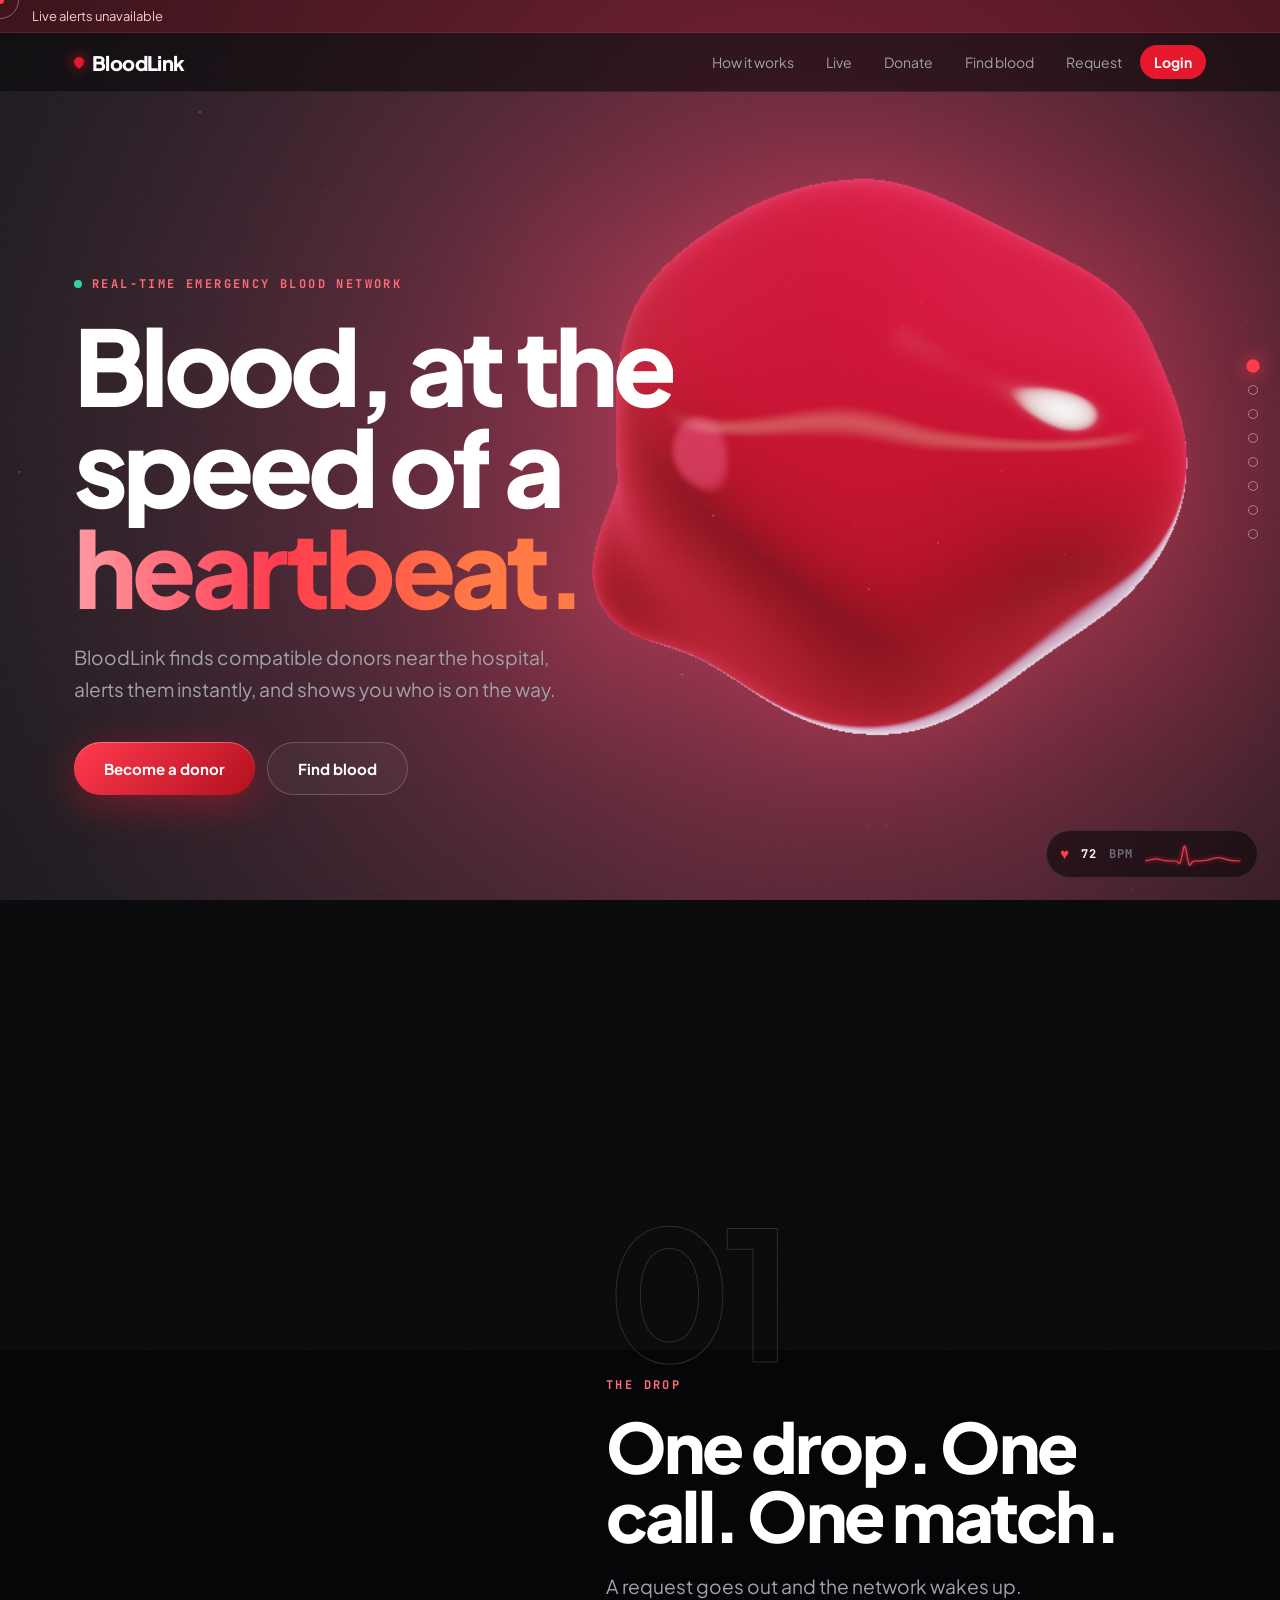
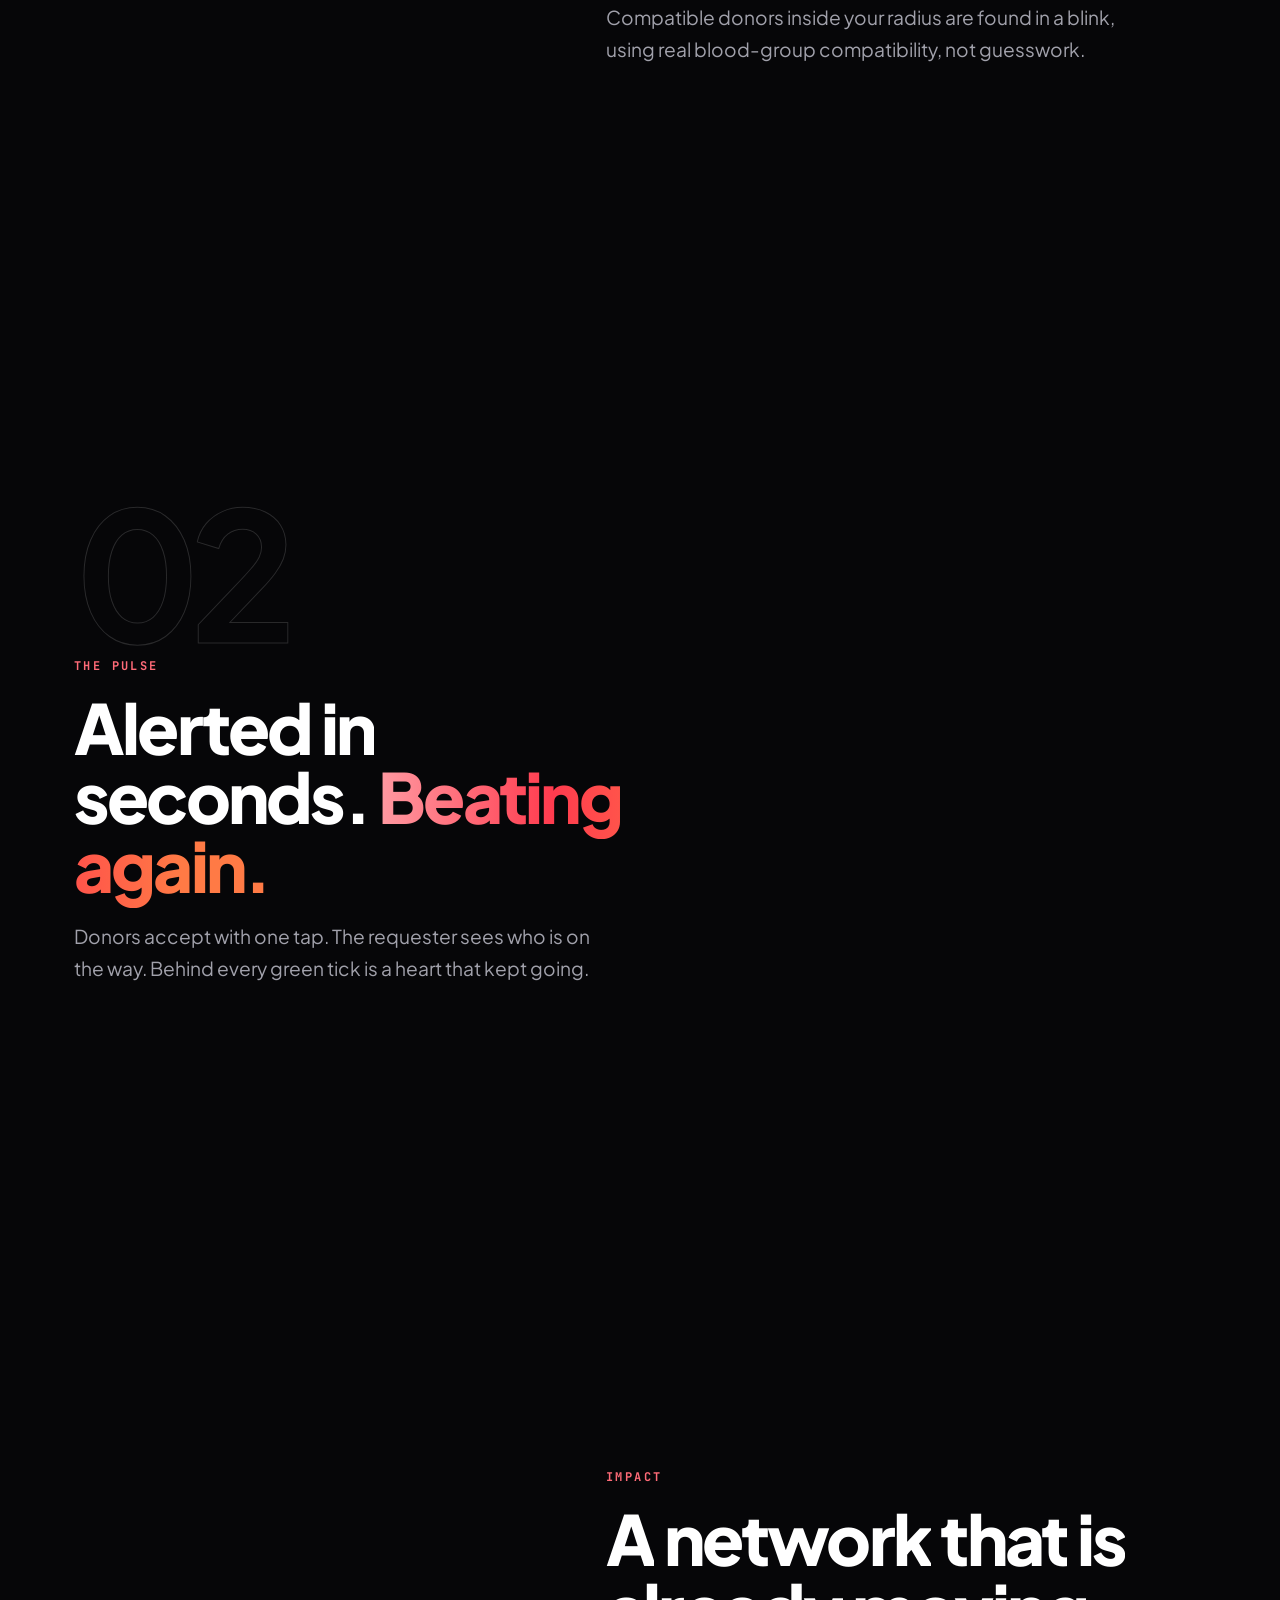
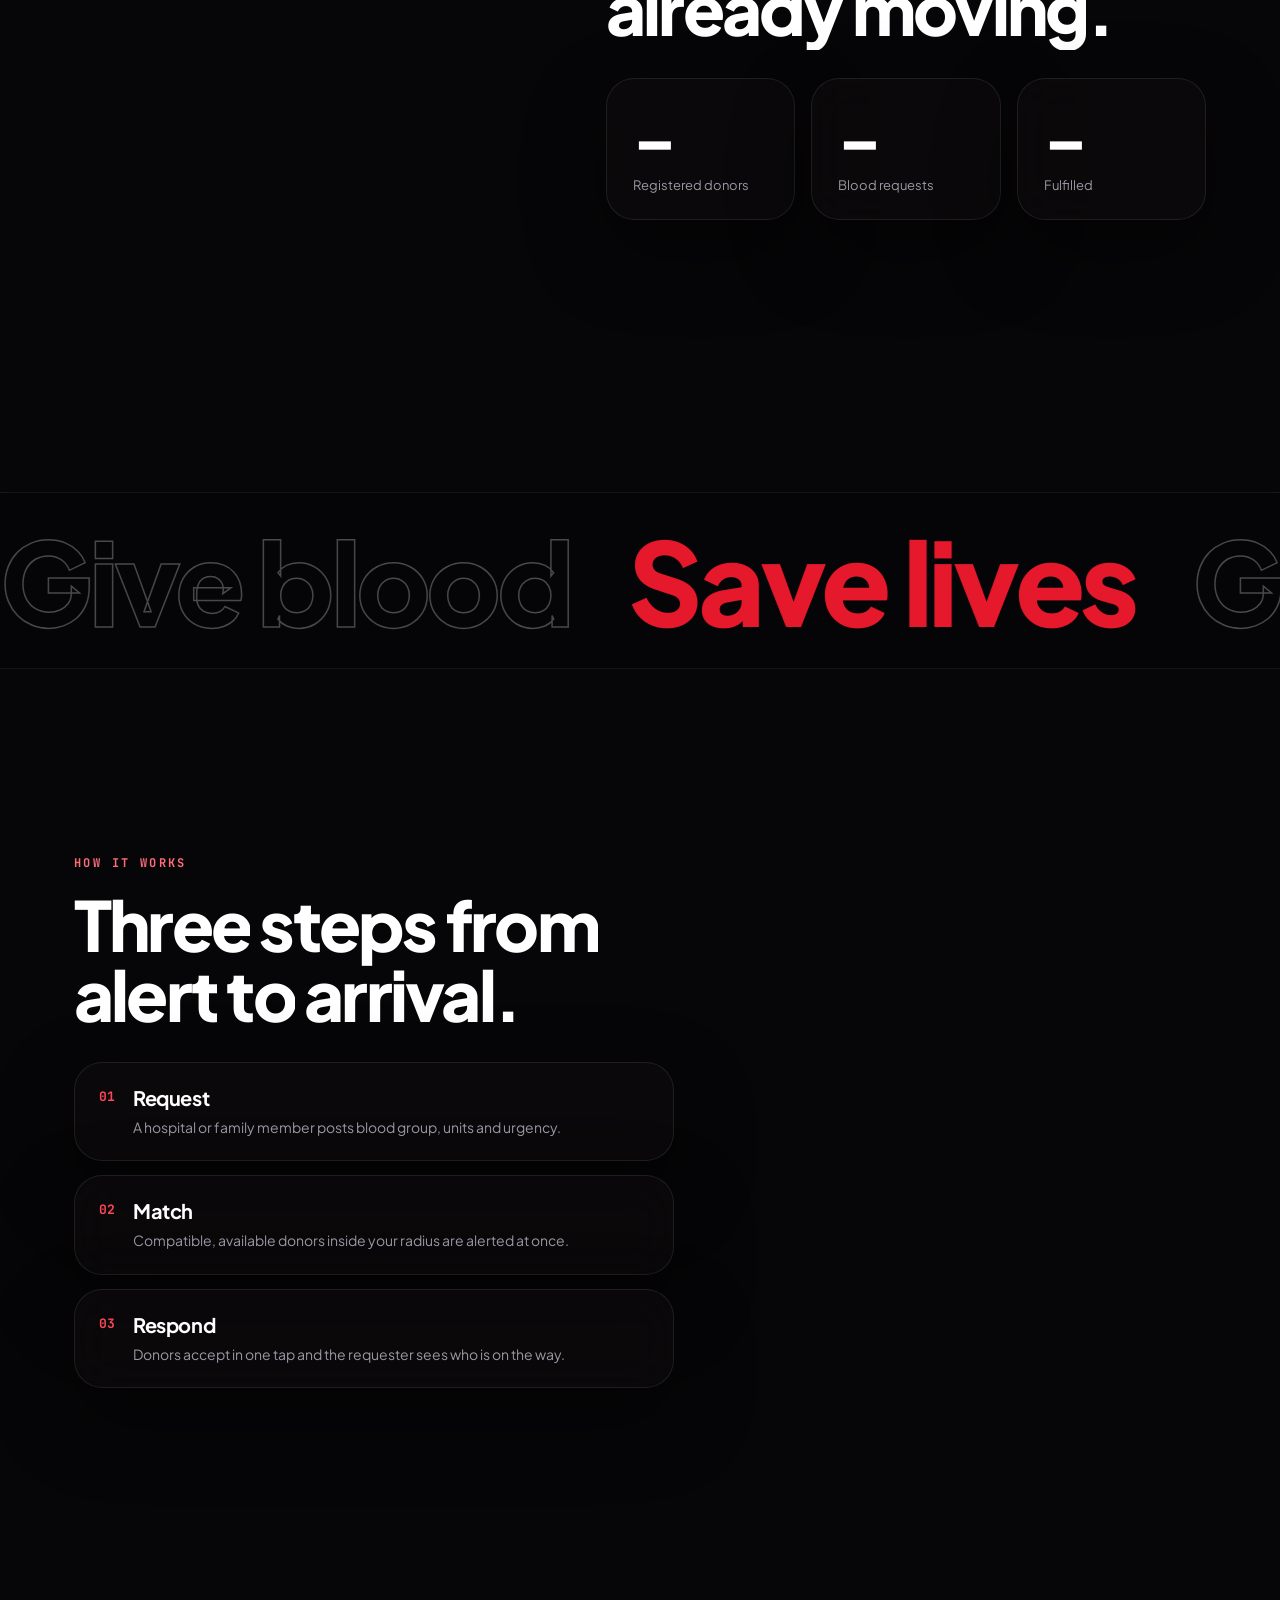
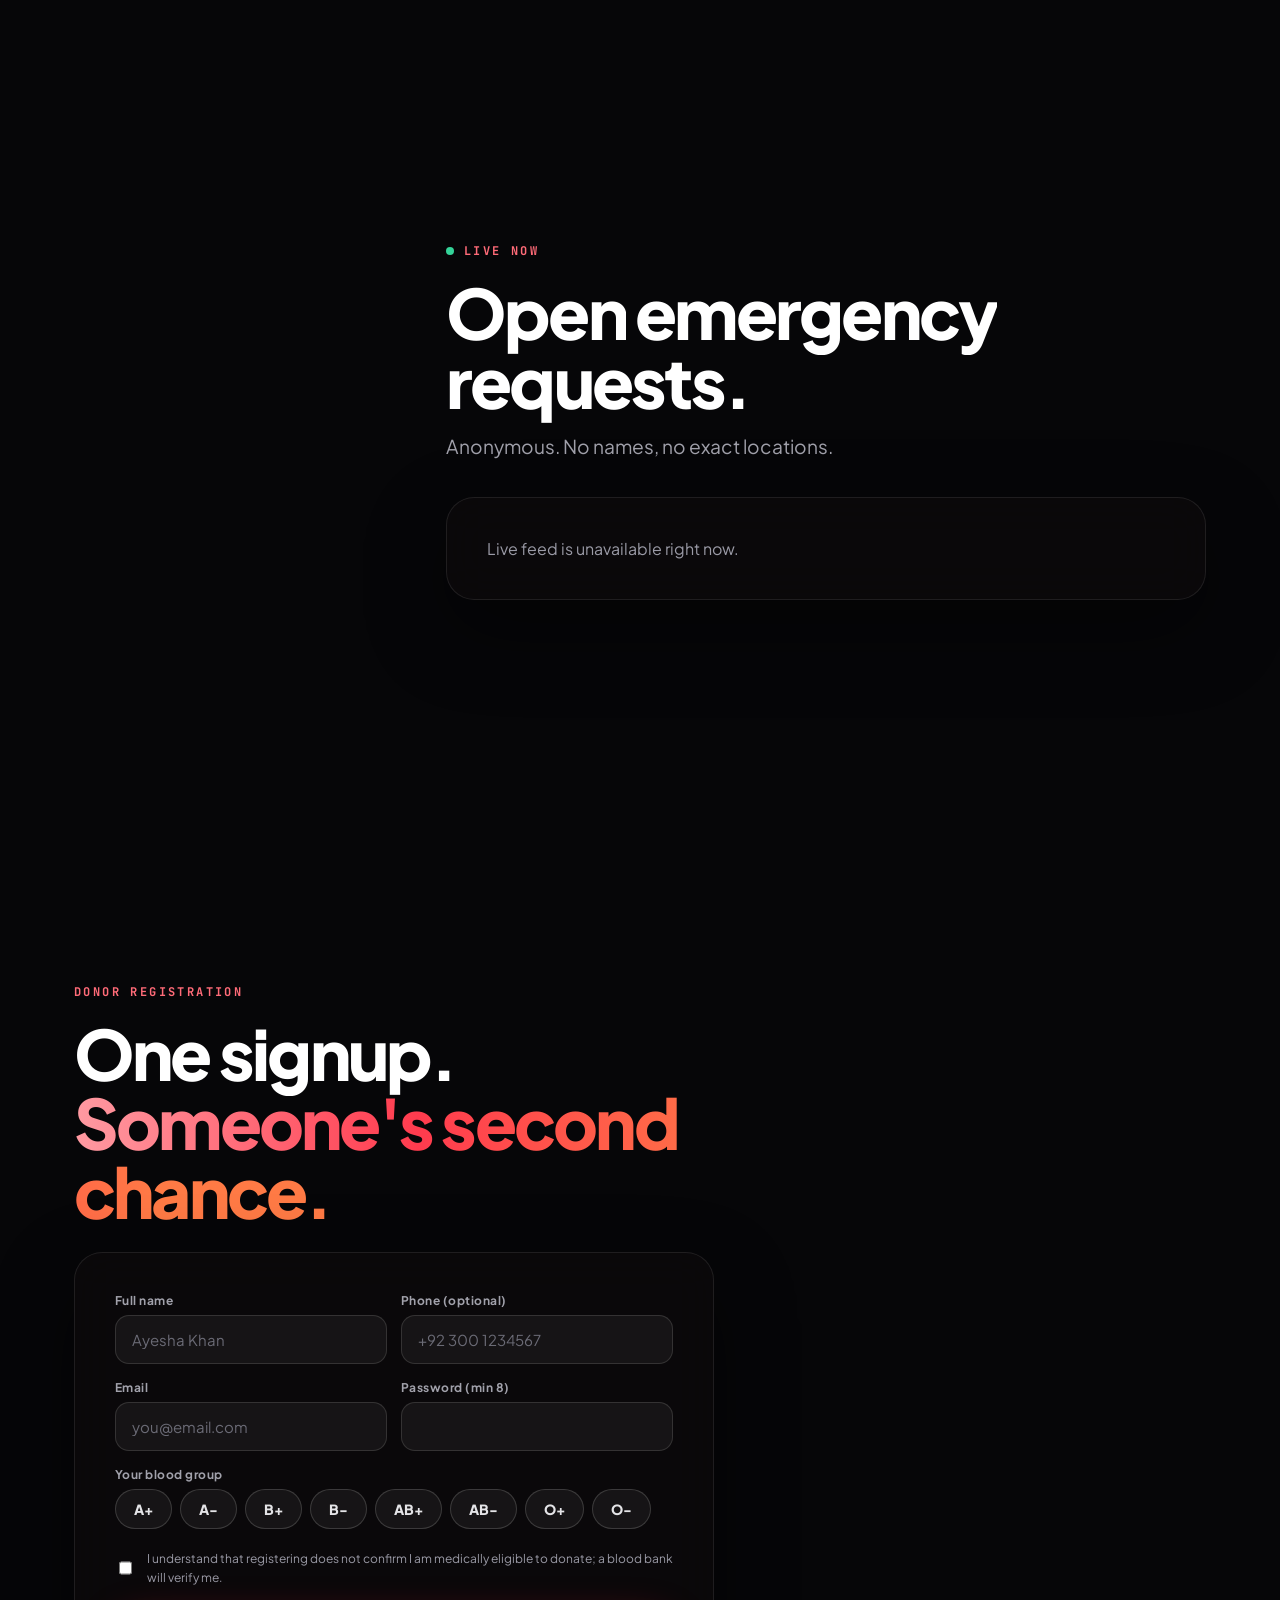
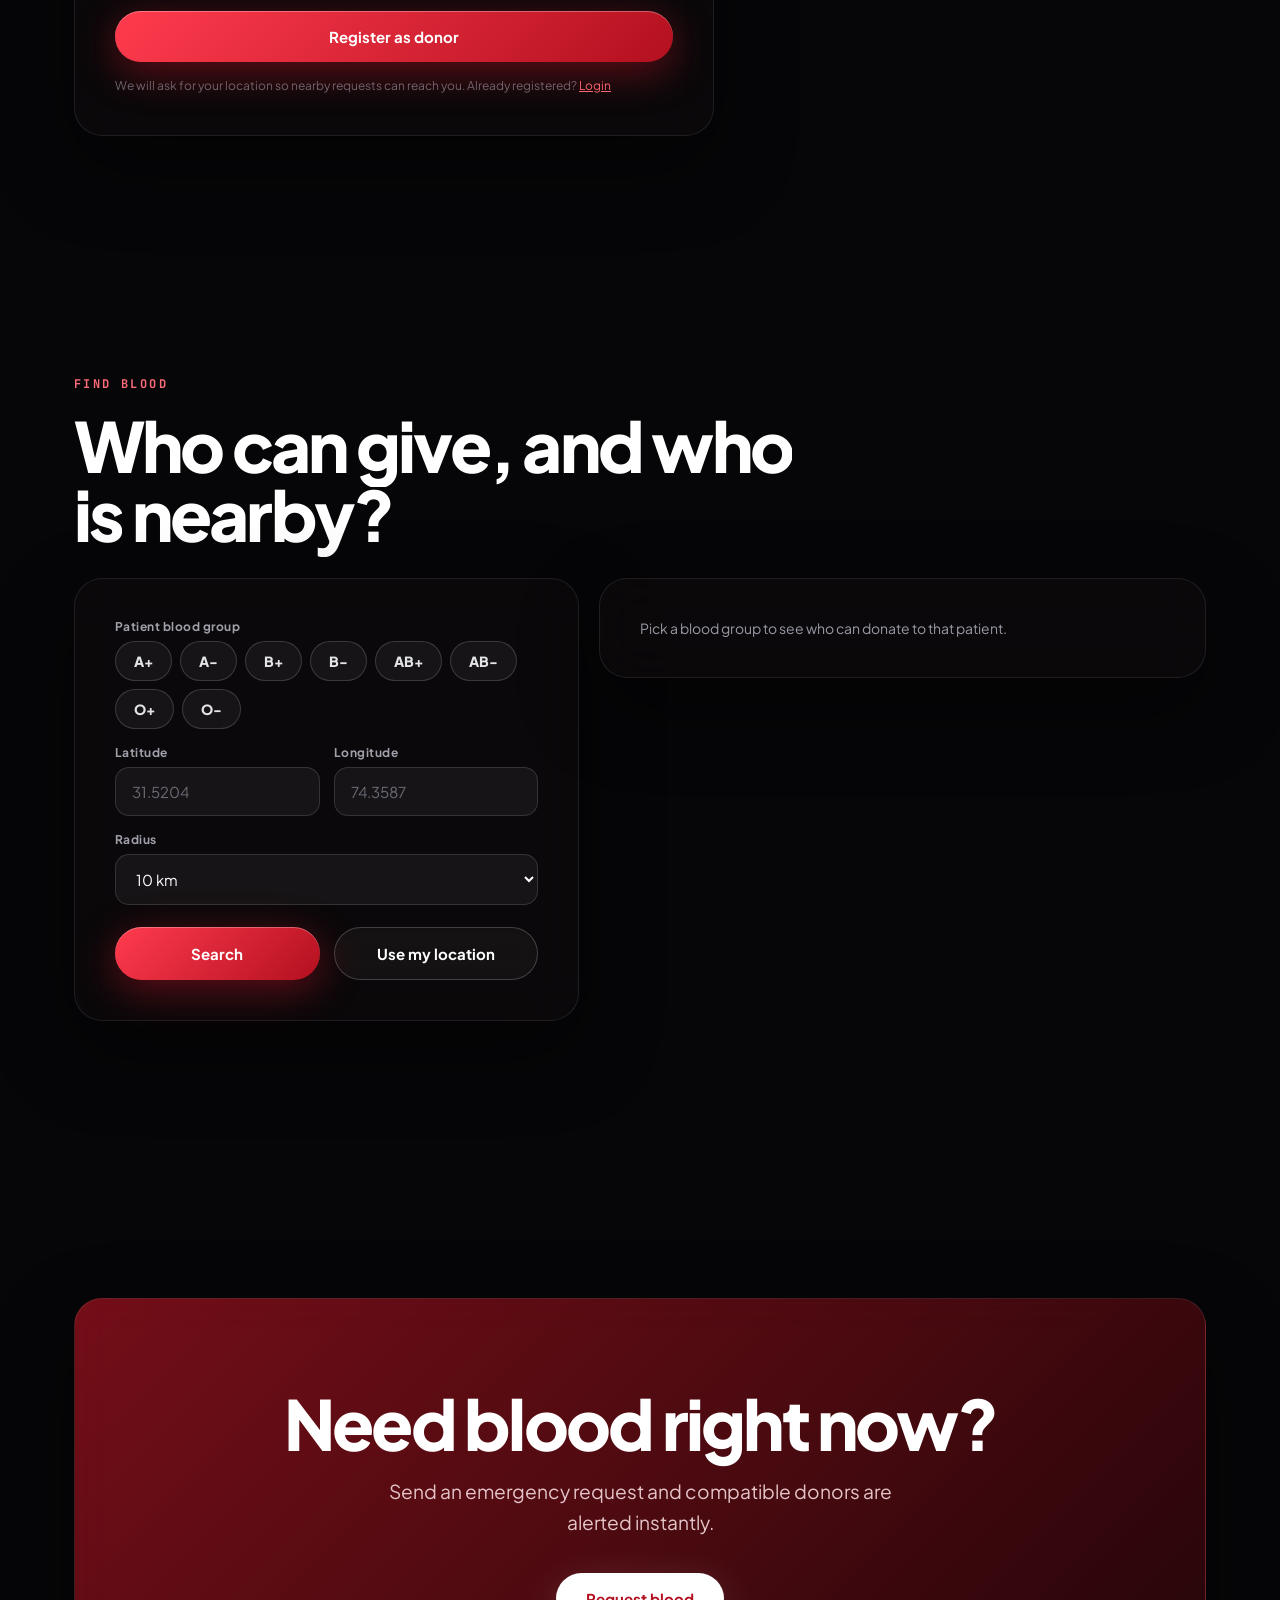
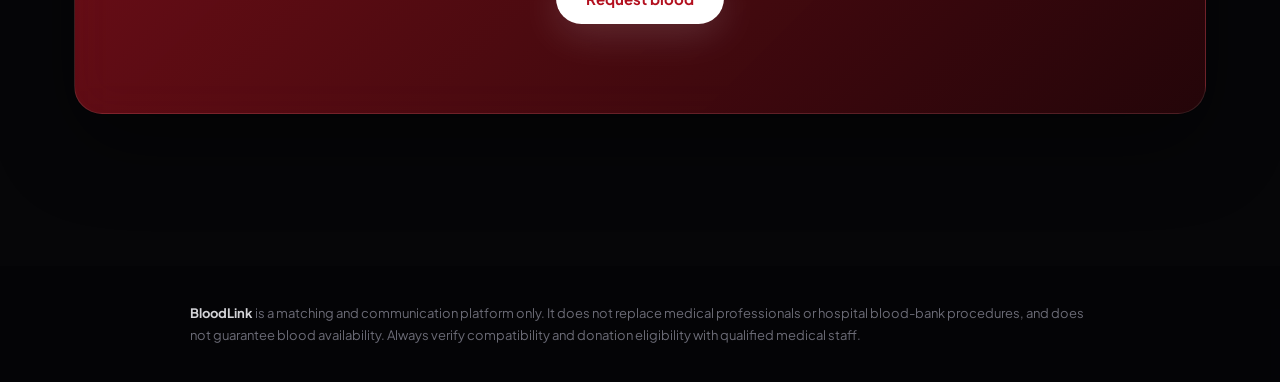
==== frontend/index.html @ 24116c83 "Initial commit" ====
<!doctype html>
<html lang="en">
<head>
<meta charset="utf-8">
<meta name="viewport" content="width=device-width,initial-scale=1,viewport-fit=cover">
<title>BloodLink: Blood where it is needed, when it is needed</title>
<meta name="description" content="Real-time emergency blood donor matching. Register as a donor or find compatible blood nearby.">
<meta name="theme-color" content="#060608">
<link rel="preconnect" href="https://fonts.googleapis.com"><link rel="preconnect" href="https://fonts.gstatic.com" crossorigin>
<link href="https://fonts.googleapis.com/css2?family=Plus+Jakarta+Sans:wght@400;500;600;700;800&family=JetBrains+Mono:wght@500;700&display=swap" rel="stylesheet">
<script src="js/app.js"></script>
<style>
:root{--bg:#060608;--red:#e5192b;--red2:#ff4757;--ink:#f4f4f5;--mute:#9a9aa6;--line:rgba(255,255,255,.1);--ease:cubic-bezier(.16,1,.3,1)}
*{box-sizing:border-box}
html{scroll-behavior:smooth;-webkit-text-size-adjust:100%}
body{margin:0;background:var(--bg);color:#d4d4d8;font-family:"Plus Jakarta Sans",system-ui,sans-serif;-webkit-font-smoothing:antialiased;overflow-x:hidden;transition:opacity .26s,filter .26s}
body.leaving{opacity:0;filter:blur(8px)}
a{color:inherit;text-decoration:none}
h1,h2,h3,p{margin:0}
#gl{position:fixed;inset:0;width:100%;height:100%;z-index:0;display:block;background:#060608}
body.nogl #gl{display:none}
body.nogl{background:radial-gradient(60% 50% at 70% 40%,#5a0a14 0,#060608 70%)}
#sp{position:fixed;top:0;left:0;height:3px;width:0;background:linear-gradient(90deg,#b91c1c,#ff7a45);z-index:120}
.grain{position:fixed;inset:-50%;z-index:2;pointer-events:none;opacity:.07;background-image:url("data:image/svg+xml,%3Csvg xmlns='http://www.w3.org/2000/svg' width='160' height='160'%3E%3Cfilter id='n'%3E%3CfeTurbulence type='fractalNoise' baseFrequency='.9' numOctaves='2'/%3E%3C/filter%3E%3Crect width='100%25' height='100%25' filter='url(%23n)'/%3E%3C/svg%3E");animation:gr 1s steps(6) infinite}
@keyframes gr{0%{transform:translate(0,0)}20%{transform:translate(-3%,2%)}40%{transform:translate(2%,-3%)}60%{transform:translate(-2%,-1%)}80%{transform:translate(3%,3%)}100%{transform:translate(0,0)}}
main,header.top,footer,.ticker{position:relative;z-index:3}
.wrap{max-width:1180px;margin:0 auto;padding:0 24px;width:100%}
.mono{font-family:"JetBrains Mono",ui-monospace,monospace}

/* preloader */
#pre{position:fixed;inset:0;z-index:200;background:#060608;display:grid;place-items:center;transition:clip-path 1.1s var(--ease),opacity .4s 1s;clip-path:inset(0 0 0 0);animation:preOut 0s 5s forwards}
#pre.done{clip-path:inset(0 0 100% 0);opacity:0;pointer-events:none}
@keyframes preOut{to{visibility:hidden;pointer-events:none}}
.pre-in{text-align:center}
.pre-drop{width:64px;height:86px;margin:0 auto 22px;display:block}
.pre-num{font:700 13px "JetBrains Mono",monospace;letter-spacing:.3em;color:#a1a1aa}
.pre-bar{width:180px;height:2px;background:rgba(255,255,255,.1);margin:14px auto 0;overflow:hidden;border-radius:2px}
.pre-bar i{display:block;height:100%;width:0;background:linear-gradient(90deg,#e5192b,#ff7a45)}

/* ticker + nav */
.ticker{background:rgba(120,10,20,.35);border-bottom:1px solid rgba(255,70,80,.18);overflow:hidden;font-size:13px;backdrop-filter:blur(10px)}
.mq{display:flex;width:max-content;white-space:nowrap;padding:8px 0;animation:mq 55s linear infinite}@keyframes mq{to{transform:translateX(-50%)}}
.mq span{padding:0 32px;color:#fecaca}.mq b{color:#fff}
header.top{position:sticky;top:0;z-index:60;backdrop-filter:blur(18px);-webkit-backdrop-filter:blur(18px);background:rgba(6,6,8,.55);border-bottom:1px solid rgba(255,255,255,.06)}
.nav{display:flex;align-items:center;justify-content:space-between;gap:12px;padding:12px 24px;max-width:1180px;margin:0 auto}
.logo{font-weight:800;font-size:20px;letter-spacing:-.03em;color:#fff;display:flex;align-items:center;gap:8px}
.logo i{width:10px;height:10px;border-radius:50% 50% 50% 0;transform:rotate(-45deg);background:var(--red);box-shadow:0 0 14px var(--red)}
#navr{display:flex;align-items:center;gap:4px;font-size:14px}
#navr a{padding:8px 14px;border-radius:99px;color:#a1a1aa;transition:color .2s,background .2s}
#navr a:hover{color:#fff;background:rgba(255,255,255,.06)}
#navr a.cta{background:var(--red);color:#fff;font-weight:700}
#menuBtn{display:none}
@media(max-width:860px){
 #menuBtn{display:inline-block;border:1px solid var(--line);background:transparent;color:#fff;border-radius:99px;padding:8px 16px;font:600 14px inherit;cursor:pointer}
 #navr{display:none;position:absolute;top:100%;left:0;right:0;flex-direction:column;align-items:stretch;background:rgba(6,6,8,.96);padding:12px 24px 20px}
 #navr.open{display:flex}
}

/* buttons */
.btn{display:inline-flex;align-items:center;justify-content:center;gap:10px;padding:16px 30px;border-radius:99px;border:0;font:700 15px "Plus Jakarta Sans",sans-serif;cursor:pointer;color:#fff;background:linear-gradient(135deg,#ff3b4e,#b3101f);box-shadow:0 10px 40px rgba(229,25,43,.4),inset 0 1px 0 rgba(255,255,255,.3);transition:transform .35s var(--ease),box-shadow .35s;position:relative;overflow:hidden}
.btn::after{content:"";position:absolute;inset:0;background:linear-gradient(110deg,transparent 30%,rgba(255,255,255,.35) 50%,transparent 70%);transform:translateX(-120%);transition:transform .7s}
.btn:hover{box-shadow:0 16px 50px rgba(229,25,43,.6),inset 0 1px 0 rgba(255,255,255,.3)}.btn:hover::after{transform:translateX(120%)}
.btn:disabled{opacity:.6;cursor:wait}
.btn.ghost{background:rgba(255,255,255,.04);border:1px solid rgba(255,255,255,.2);box-shadow:none;backdrop-filter:blur(10px)}
.btn.ghost:hover{background:rgba(255,255,255,.1);box-shadow:none}
.btn.white{background:#fff;color:#b3101f;box-shadow:0 10px 40px rgba(255,255,255,.15)}

/* type */
.eyebrow{display:inline-flex;align-items:center;gap:10px;font:700 12px "JetBrains Mono",monospace;letter-spacing:.2em;text-transform:uppercase;color:#ff6b78}
.eyebrow i{width:8px;height:8px;border-radius:50%;background:#34d399;animation:pd 1.8s infinite}
@keyframes pd{0%{box-shadow:0 0 0 0 rgba(52,211,153,.7)}100%{box-shadow:0 0 0 12px rgba(52,211,153,0)}}
.h-xl{font-size:clamp(46px,8.2vw,118px);line-height:.96;letter-spacing:-.045em;font-weight:800;color:#fff}
.h-lg{font-size:clamp(34px,5.4vw,76px);line-height:1;letter-spacing:-.04em;font-weight:800;color:#fff}
.lead{font-size:clamp(16px,1.5vw,20px);line-height:1.65;color:#a1a1ab;max-width:520px}
.red{background:linear-gradient(90deg,#ff9aa2,#ff3b4e 40%,#ff7a45 80%);-webkit-background-clip:text;background-clip:text;color:transparent}
.sp-word{display:inline-block;overflow:hidden;vertical-align:top;padding-bottom:.12em;margin-bottom:-.12em}
.sp-word>span{display:inline-block;transform:translateY(112%) rotate(4deg);transition:transform 1.1s var(--ease);transition-delay:calc(var(--i)*55ms)}
.in .sp-word>span,.go .hero .sp-word>span{transform:none}
.rv{opacity:0;transform:translateY(46px);transition:opacity 1s var(--ease),transform 1s var(--ease);transition-delay:var(--d,0ms)}
.rv.in{opacity:1;transform:none}
.nojs .rv{opacity:1;transform:none}

/* sections */
section{position:relative}
.sec{min-height:100vh;min-height:100svh;display:flex;align-items:center;padding:110px 0}
.hero{padding-bottom:70px}
.col{max-width:600px}
.col.r{margin-left:auto}
.glass{background:rgba(14,10,12,.6);border:1px solid rgba(255,255,255,.09);border-radius:28px;backdrop-filter:blur(22px) saturate(1.2);-webkit-backdrop-filter:blur(22px) saturate(1.2);box-shadow:0 30px 80px rgba(0,0,0,.45)}
.tilt3d{transform-style:preserve-3d;transition:transform .5s var(--ease),border-color .3s}
.tilt3d:hover{border-color:rgba(255,71,87,.5)}
.chnum{font:700 clamp(80px,14vw,200px)/0.8 "Plus Jakarta Sans";letter-spacing:-.06em;color:transparent;-webkit-text-stroke:1px rgba(255,255,255,.14);margin-bottom:10px;display:block}

.stats{display:grid;grid-template-columns:repeat(3,1fr);gap:16px;margin-top:36px}
.stat{padding:26px}
.stat b{display:block;font-size:clamp(38px,5vw,64px);font-weight:800;letter-spacing:-.04em;color:#fff;line-height:1}
.stat span{display:block;margin-top:8px;font-size:13px;color:#9a9aa6}
.steps{display:grid;gap:14px;margin-top:34px}
.step{display:flex;gap:18px;padding:22px 24px;align-items:flex-start}
.step em{font:700 13px "JetBrains Mono",monospace;font-style:normal;color:#ff4757;padding-top:3px}
.step h3{color:#fff;font-size:20px;letter-spacing:-.02em}
.step p{margin-top:6px;font-size:14px;color:#9a9aa6;line-height:1.6}

.marq{overflow:hidden;position:relative;z-index:3;padding:30px 0;border-block:1px solid rgba(255,255,255,.07);background:rgba(6,6,8,.4);backdrop-filter:blur(6px)}
.marq div{display:flex;width:max-content;white-space:nowrap;will-change:transform}
.marq span{font:800 clamp(48px,9vw,130px)/1 "Plus Jakarta Sans";letter-spacing:-.04em;color:transparent;-webkit-text-stroke:1.5px rgba(255,255,255,.28);padding-right:.5em}
.marq span:nth-child(even){color:#e5192b;-webkit-text-stroke:0}

.feed{display:grid;grid-template-columns:repeat(auto-fill,minmax(270px,1fr));gap:14px;margin-top:34px}
.fc{display:flex;gap:16px;align-items:center;padding:18px}
.bg-tag{min-width:58px;height:58px;border-radius:18px;display:grid;place-items:center;font-weight:800;font-size:21px;color:#fff}
.lvl-critical{background:#b91c1c;animation:crit 2s infinite}.lvl-urgent{background:#f59e0b;color:#000}.lvl-normal{background:#16a34a}
@keyframes crit{50%{box-shadow:0 0 0 9px rgba(229,25,43,.15)}}
.fc h3{color:#fff;font-size:16px;white-space:nowrap;overflow:hidden;text-overflow:ellipsis}
.fc small{color:#9a9aa6;font-size:12px}
.fc a{font-size:12px;color:#ff6b78;text-decoration:underline}

/* forms */
.card{padding:clamp(22px,3.4vw,40px)}
.fld{width:100%;padding:14px 16px;border-radius:14px;background:rgba(255,255,255,.05);border:1px solid rgba(255,255,255,.13);color:#fff;font:inherit;font-size:15px;transition:border-color .2s,box-shadow .2s,background .2s}
.fld:focus{outline:0;border-color:#ff4757;box-shadow:0 0 0 4px rgba(229,25,43,.2);background:rgba(255,255,255,.08)}
.fld::placeholder{color:#6b6b76}
select.fld option{background:#18181b}
.l{display:block;font-size:12px;font-weight:700;color:#a1a1ab;margin:0 0 7px;letter-spacing:.04em}
.g2{display:grid;grid-template-columns:1fr 1fr;gap:14px}
.mt{margin-top:16px}
.chips{display:flex;flex-wrap:wrap;gap:8px}
.chip{padding:10px 18px;border-radius:99px;border:1px solid rgba(255,255,255,.16);background:rgba(255,255,255,.05);color:#e4e4e7;font:800 14px "Plus Jakarta Sans";cursor:pointer;transition:.25s var(--ease)}
.chip:hover{background:rgba(255,255,255,.12);transform:translateY(-2px)}
.chip[aria-checked=true]{background:var(--red);border-color:var(--red);color:#fff;box-shadow:0 8px 26px rgba(229,25,43,.5);transform:scale(1.06)}
.chk{display:flex;gap:12px;font-size:12px;line-height:1.6;color:#9a9aa6;cursor:pointer;margin-top:20px}
.chk input{accent-color:#e5192b;margin-top:3px}
.hint{font-size:12px;color:#6b6b76;margin-top:14px;line-height:1.6}
.hint a,.lnk{color:#ff6b78;text-decoration:underline}
.hidden{display:none!important}
.skel{background:linear-gradient(90deg,#18181b,#27272a,#18181b);background-size:200%;animation:sh 1.2s infinite;border-radius:16px;height:76px}@keyframes sh{to{background-position:-200% 0}}
.toast{position:fixed;right:16px;bottom:16px;padding:12px 20px;border-radius:14px;color:#fff;background:#27272a;z-index:150;max-width:90vw;box-shadow:0 10px 30px rgba(0,0,0,.5)}
.toast.error{background:#b91c1c}.toast.success{background:#16a34a}
.done{text-align:center;padding:24px 0}
.done .hrt{font-size:70px;display:inline-block;animation:hb .9s infinite}@keyframes hb{0%,100%{transform:scale(1)}15%{transform:scale(1.2)}30%{transform:scale(1)}45%{transform:scale(1.14)}}
.cta-card{padding:clamp(40px,7vw,90px) 24px;text-align:center;background:linear-gradient(135deg,rgba(190,20,35,.6),rgba(50,6,10,.7))}
footer{background:rgba(5,5,7,.92);color:#6b6b76;font-size:13px;padding:36px 24px;line-height:1.7}
footer p{max-width:900px;margin:auto}

/* HUD */
#bpm{position:fixed;right:22px;bottom:22px;z-index:50;display:flex;align-items:center;gap:12px;padding:10px 16px 10px 14px;border-radius:99px;background:rgba(10,8,10,.6);border:1px solid var(--line);backdrop-filter:blur(14px);font:700 12px "JetBrains Mono",monospace;color:#fff;letter-spacing:.08em}
#bpm .h{color:#ff3b4e;display:inline-block;transition:transform .08s}
#bpm canvas{width:96px;height:26px}
#rail{position:fixed;right:22px;top:50%;transform:translateY(-50%);z-index:50;display:flex;flex-direction:column;gap:14px}
#rail a{display:block;width:10px;height:10px;border-radius:50%;border:1.5px solid rgba(255,255,255,.4);position:relative;transition:.35s var(--ease)}
#rail a.on{background:#ff3b4e;border-color:#ff3b4e;box-shadow:0 0 14px #ff3b4e;transform:scale(1.35)}
#rail a span{position:absolute;right:22px;top:50%;transform:translateY(-50%);font:700 10px "JetBrains Mono",monospace;letter-spacing:.14em;text-transform:uppercase;color:#fff;opacity:0;white-space:nowrap;pointer-events:none;transition:opacity .25s}
#rail a:hover span{opacity:1}
#cur,#cur2{position:fixed;left:0;top:0;pointer-events:none;z-index:300;border-radius:50%;display:none}
#cur{width:7px;height:7px;background:#ff3b4e;margin:-3.5px 0 0 -3.5px}
#cur2{width:38px;height:38px;border:1px solid rgba(255,255,255,.35);margin:-19px 0 0 -19px;transition:width .3s var(--ease),height .3s var(--ease),margin .3s var(--ease),background .3s}
#cur2.big{width:70px;height:70px;margin:-35px 0 0 -35px;background:rgba(229,25,43,.15)}
@media(pointer:fine){body.go #cur,body.go #cur2{display:block}}

@media(max-width:860px){
 .sec{align-items:flex-end;padding:90px 0 70px}
 .hero{padding-top:30vh}
 .col.r{margin-left:0}
 .g2{grid-template-columns:1fr}
 .stats{grid-template-columns:1fr 1fr}
 #rail{display:none}
 #bpm{right:12px;bottom:12px;transform:scale(.85);transform-origin:right bottom}
 .glass{background:rgba(10,7,9,.78)}
 .chnum{font-size:90px}
}
@media(prefers-reduced-motion:reduce){*{animation:none!important;transition-duration:.01ms!important}.rv{opacity:1;transform:none}.sp-word>span{transform:none}}
</style>
</head>
<body class="nojs">

<div id="pre" aria-hidden="true"><div class="pre-in">
  <svg class="pre-drop" viewBox="0 0 64 86"><defs><clipPath id="pc"><path d="M32 3C32 3 6 34 6 55a26 26 0 0 0 52 0C58 34 32 3 32 3z"/></clipPath></defs>
  <path d="M32 3C32 3 6 34 6 55a26 26 0 0 0 52 0C58 34 32 3 32 3z" fill="none" stroke="rgba(255,255,255,.3)" stroke-width="2"/>
  <rect id="preFill" x="0" y="86" width="64" height="86" fill="#e5192b" clip-path="url(#pc)"/></svg>
  <div class="pre-num" id="preNum">000</div><div class="pre-bar"><i id="preBar"></i></div>
</div></div>

<canvas id="gl" aria-hidden="true"></canvas>
<div class="grain" aria-hidden="true"></div>
<div id="cur"></div><div id="cur2"></div>

<div class="ticker" aria-label="Live emergency alerts"><div class="mq" id="ticker"><span>Connecting to live alerts…</span></div></div>
<header class="top"><div class="nav">
  <a href="index.html" class="logo"><i></i>BloodLink</a>
  <button id="menuBtn" aria-expanded="false" aria-controls="navr">Menu</button>
  <nav id="navr" aria-label="Main"></nav>
</div></header>

<aside id="rail" aria-label="Sections"></aside>
<div id="bpm" aria-hidden="true"><span class="h">♥</span><span id="bpmN">72</span><span style="color:#71717a">BPM</span><canvas id="ecg" width="192" height="52"></canvas></div>

<main>
<!-- HERO -->
<section id="home" class="sec hero"><div class="wrap"><div class="col">
  <p class="eyebrow rv"><i></i>Real-time emergency blood network</p>
  <h1 class="h-xl split" style="margin-top:22px">Blood, at the speed of a <span class="red">heartbeat.</span></h1>
  <p class="lead rv" style="margin-top:26px;--d:300ms">BloodLink finds compatible donors near the hospital, alerts them instantly, and shows you who is on the way.</p>
  <div class="rv" style="margin-top:36px;display:flex;gap:12px;flex-wrap:wrap;--d:450ms">
    <a href="#register" class="btn mag">Become a donor</a><a href="#search" class="btn ghost mag">Find blood</a>
  </div>
  <p class="mono rv" style="margin-top:44px;font-size:11px;color:#6b6b76;letter-spacing:.2em;--d:600ms">↓ SCROLL · THE DROP BECOMES A HEART</p>
</div></div></section>

<!-- CHAPTER 1 -->
<section id="c1" class="sec"><div class="wrap"><div class="col r">
  <span class="chnum rv">01</span>
  <p class="eyebrow rv">The drop</p>
  <h2 class="h-lg split" style="margin-top:18px">One drop. One call. One match.</h2>
  <p class="lead rv" style="margin-top:22px">A request goes out and the network wakes up. Compatible donors inside your radius are found in a blink, using real blood-group compatibility, not guesswork.</p>
</div></div></section>

<!-- CHAPTER 2 -->
<section id="c2" class="sec"><div class="wrap"><div class="col">
  <span class="chnum rv">02</span>
  <p class="eyebrow rv">The pulse</p>
  <h2 class="h-lg split" style="margin-top:18px">Alerted in seconds. <span class="red">Beating again.</span></h2>
  <p class="lead rv" style="margin-top:22px">Donors accept with one tap. The requester sees who is on the way. Behind every green tick is a heart that kept going.</p>
</div></div></section>

<!-- IMPACT -->
<section id="impact" class="sec"><div class="wrap"><div class="col r">
  <p class="eyebrow rv">Impact</p>
  <h2 class="h-lg split" style="margin-top:18px">A network that is already moving.</h2>
  <div class="stats">
    <div class="glass stat rv tilt3d"><b id="n1">–</b><span>Registered donors</span></div>
    <div class="glass stat rv tilt3d" style="--d:100ms"><b id="n2">–</b><span>Blood requests</span></div>
    <div class="glass stat rv tilt3d" style="--d:200ms"><b id="n3">–</b><span>Fulfilled</span></div>
  </div>
</div></div></section>

<div class="marq" aria-hidden="true"><div id="mq1"><span>Give blood</span><span>Save lives</span><span>Give blood</span><span>Save lives</span><span>Give blood</span><span>Save lives</span></div></div>

<!-- HOW -->
<section id="how" class="sec"><div class="wrap"><div class="col">
  <p class="eyebrow rv">How it works</p>
  <h2 class="h-lg split" style="margin-top:18px">Three steps from alert to arrival.</h2>
  <div class="steps">
    <div class="glass step rv tilt3d"><em>01</em><div><h3>Request</h3><p>A hospital or family member posts blood group, units and urgency.</p></div></div>
    <div class="glass step rv tilt3d" style="--d:100ms"><em>02</em><div><h3>Match</h3><p>Compatible, available donors inside your radius are alerted at once.</p></div></div>
    <div class="glass step rv tilt3d" style="--d:200ms"><em>03</em><div><h3>Respond</h3><p>Donors accept in one tap and the requester sees who is on the way.</p></div></div>
  </div>
</div></div></section>

<!-- LIVE -->
<section id="live" class="sec"><div class="wrap"><div class="col r" style="max-width:760px">
  <p class="eyebrow rv"><i></i>Live now</p>
  <h2 class="h-lg split" style="margin-top:18px">Open emergency requests.</h2>
  <p class="lead rv" style="margin-top:16px">Anonymous. No names, no exact locations.</p>
  <div id="feed" class="feed"><div class="skel"></div><div class="skel"></div></div>
</div></div></section>

<!-- REGISTER -->
<section id="register" class="sec"><div class="wrap"><div class="col" style="max-width:640px">
  <p class="eyebrow rv">Donor registration</p>
  <h2 class="h-lg split" style="margin:18px 0 26px">One signup. <span class="red">Someone's second chance.</span></h2>
  <div class="glass card rv" id="regCard">
    <form id="regForm" novalidate>
      <div class="g2">
        <div><label class="l" for="rn">Full name</label><input class="fld" id="rn" required minlength="2" maxlength="100" autocomplete="name" placeholder="Ayesha Khan"></div>
        <div><label class="l" for="rp">Phone (optional)</label><input class="fld" id="rp" type="tel" pattern="\+?[0-9 \-]{7,20}" autocomplete="tel" placeholder="+92 300 1234567"></div>
      </div>
      <div class="g2 mt">
        <div><label class="l" for="re">Email</label><input class="fld" id="re" type="email" required autocomplete="email" placeholder="you@email.com"></div>
        <div><label class="l" for="rpw">Password (min 8)</label><input class="fld" id="rpw" type="password" required minlength="8" maxlength="72" autocomplete="new-password"></div>
      </div>
      <div class="mt"><span class="l" id="rbgl">Your blood group</span><div id="rbg" class="chips" role="radiogroup" aria-labelledby="rbgl"></div></div>
      <label class="chk"><input type="checkbox" id="rc"><span>I understand that registering does not confirm I am medically eligible to donate; a blood bank will verify me.</span></label>
      <button id="rb" class="btn mag" style="width:100%;margin-top:24px">Register as donor</button>
      <p class="hint">We will ask for your location so nearby requests can reach you. Already registered? <a href="login.html">Login</a></p>
    </form>
    <div id="regDone" class="done hidden">
      <div class="hrt">❤️</div>
      <h3 style="color:#fff;font-size:26px;letter-spacing:-.03em;margin-top:10px">You're a donor now.</h3>
      <p id="regMsg" style="margin-top:10px;color:#9a9aa6;font-size:14px"></p>
      <a href="dashboard.html" class="btn" style="margin-top:24px">Open my dashboard</a>
    </div>
  </div>
</div></div></section>

<!-- SEARCH -->
<section id="search" class="sec"><div class="wrap">
  <p class="eyebrow rv">Find blood</p>
  <h2 class="h-lg split" style="margin:18px 0 30px;max-width:760px">Who can give, and who is nearby?</h2>
  <div style="display:grid;grid-template-columns:minmax(0,5fr) minmax(0,6fr);gap:20px" class="sgrid">
    <form id="sf" class="glass card rv" novalidate style="height:fit-content">
      <span class="l" id="sbgl">Patient blood group</span>
      <div id="sbg" class="chips" role="radiogroup" aria-labelledby="sbgl"></div>
      <div class="g2 mt">
        <div><label class="l" for="slat">Latitude</label><input class="fld" id="slat" type="number" step="any" placeholder="31.5204"></div>
        <div><label class="l" for="slng">Longitude</label><input class="fld" id="slng" type="number" step="any" placeholder="74.3587"></div>
      </div>
      <div class="mt"><label class="l" for="srad">Radius</label><select class="fld" id="srad"><option value="5">5 km</option><option value="10" selected>10 km</option><option value="20">20 km</option><option value="50">50 km</option></select></div>
      <div class="g2" style="margin-top:22px"><button class="btn mag" id="sb">Search</button><button type="button" class="btn ghost mag" id="sgeo">Use my location</button></div>
    </form>
    <div class="rv" aria-live="polite" style="--d:120ms">
      <div id="compat" class="glass card" style="color:#9a9aa6;font-size:14px">Pick a blood group to see who can donate to that patient.</div>
      <div id="sres" style="margin-top:14px"></div>
    </div>
  </div>
</div></section>

<!-- CTA -->
<section id="cta" class="sec" style="min-height:80vh"><div class="wrap">
  <div class="glass cta-card rv">
    <h2 class="h-lg">Need blood right now?</h2>
    <p class="lead" style="margin:18px auto 34px;color:#e4c4c8">Send an emergency request and compatible donors are alerted instantly.</p>
    <a href="request-blood.html" class="btn white mag">Request blood</a>
  </div>
</div></section>
</main>

<footer><p><b style="color:#d4d4d8">BloodLink</b> is a matching and communication platform only. It does not replace medical professionals or hospital blood-bank procedures, and does not guarantee blood availability. Always verify compatibility and donation eligibility with qualified medical staff.</p></footer>

<script id="vs" type="x-shader/x-vertex">
attribute vec2 p;
void main(){gl_Position=vec4(p,0.,1.);}
</script>
<script id="fs" type="x-shader/x-fragment">
#ifdef GL_FRAGMENT_PRECISION_HIGH
precision highp float;
#else
precision mediump float;
#endif
uniform vec2 uRes,uOff,uMouse;
uniform float uTime,uStage,uRot,uBeat,uScale,uDim,uVel;

float smin(float a,float b,float k){float h=max(k-abs(a-b),0.)/k;return min(a,b)-h*h*k*.25;}
mat2 rot(float a){float c=cos(a),s=sin(a);return mat2(c,-s,s,c);}
float dot2(vec2 v){return dot(v,v);}
float hash(vec2 p){return fract(sin(dot(p,vec2(127.1,311.7)))*43758.5453);}

float sdHeart(vec2 p){
  p.x=abs(p.x);
  if(p.y+p.x>1.) return sqrt(dot2(p-vec2(.25,.75)))-sqrt(2.)/4.;
  return sqrt(min(dot2(p-vec2(0.,1.)),dot2(p-.5*max(p.x+p.y,0.))))*sign(p.x-p.y);
}
float sdRoundCone(vec3 p,float r1,float r2,float h){
  float b=(r1-r2)/h;float a=sqrt(1.-b*b);
  vec2 q=vec2(length(p.xz),p.y);float k=dot(q,vec2(-b,a));
  if(k<0.) return length(q)-r1;
  if(k>a*h) return length(q-vec2(0.,h))-r2;
  return dot(q,vec2(a,b))-r1;
}
float blobs(vec3 p){
  float split=1.-smoothstep(0.,1.,uStage);
  float d=length(p)-(.46+.22*(1.-split));
  for(int i=0;i<6;i++){
    float fi=float(i);float a=uTime*.5+fi*1.0472;
    float R=split*(1.05+.4*sin(fi*2.3+uTime*.7))+.001;
    vec3 c=vec3(cos(a)*R,sin(a*1.3+fi)*R*.7,sin(a*.9)*R*.8);
    d=smin(d,length(p-c)-(.2+.07*sin(fi*5.)),.5);
  }
  return d;
}
float dropD(vec3 p){p.y+=.46;return sdRoundCone(p,.6,.025,1.45);}
float heartD(vec3 p){
  float sc=1.18;vec3 q=p/sc;q.y+=.5;
  float h=sdHeart(q.xy);
  vec2 w=vec2(h+.22,abs(q.z)-.1);
  return (min(max(w.x,w.y),0.)+length(max(w,0.))-.22)*sc;
}
float spray(vec3 p){
  float d=1e5;
  for(int i=0;i<12;i++){
    float fi=float(i);float a=fi*2.399+uTime*.35;float r=.9+.08*fi;
    vec3 c=vec3(cos(a)*r,(fi-5.5)*.22+sin(uTime*.8+fi)*.12,sin(a)*r*.7);
    d=min(d,length(p-c)-(.1+.06*sin(fi*3.1)));
  }
  return d;
}
float map(vec3 p){
  p/=uScale;
  float amp=.028+uVel*.06;
  float wob=amp*sin(p.y*5.5+uTime*2.1)*sin(p.x*4.7-uTime*1.7)*sin(p.z*5.1+uTime*1.3);
  float d;
  if(uStage<1.) d=mix(blobs(p),dropD(p),smoothstep(.45,1.,uStage));
  else if(uStage<2.) d=mix(dropD(p),heartD(p),smoothstep(0.,1.,uStage-1.));
  else d=mix(heartD(p),spray(p),smoothstep(0.,1.,uStage-2.));
  return (d+wob)*uScale;
}
vec3 nor(vec3 p){
  vec2 e=vec2(1.,-1.)*.0014;
  return normalize(e.xyy*map(p+e.xyy)+e.yyx*map(p+e.yyx)+e.yxy*map(p+e.yxy)+e.xxx*map(p+e.xxx));
}
vec3 env(vec3 d){
  float y=d.y*.5+.5;
  vec3 c=mix(vec3(.015,.004,.01),vec3(.16,.03,.06),y);
  c+=vec3(1.,.93,.88)*4.*smoothstep(.955,.985,dot(d,normalize(vec3(.5,.75,.55))));
  c+=vec3(1.,.12,.2)*2.6*smoothstep(.92,.97,dot(d,normalize(vec3(-.85,.05,.45))));
  c+=vec3(1.,.55,.4)*1.6*smoothstep(.1,0.,abs(d.y-.32))*smoothstep(-.1,.7,d.z)*.7;
  c+=vec3(.5,.7,1.)*1.1*smoothstep(.9,.97,dot(d,normalize(vec3(.2,-.4,-.9))));
  return c;
}
void main(){
  vec2 uv=(gl_FragCoord.xy-.5*uRes)/uRes.y;
  vec2 suv=uv-uOff;
  vec3 ro=vec3(uMouse*.18,5.2);
  vec3 rd=normalize(vec3(suv,-1.7));
  vec3 rdW=rd;
  float a=uRot;
  mat2 R=rot(-a);
  ro.xz=R*ro.xz;rd.xz=R*rd.xz;
  float hw=smoothstep(1.4,1.95,uStage)*(1.-smoothstep(2.4,3.,uStage));
  float bw=mix(.28,1.,hw);
  float bt=uBeat*bw;

  float t=2.2,minD=1e3;bool hit=false;vec3 p=ro;
  for(int i=0;i<84;i++){
    p=ro+rd*t;float d=map(p);
    minD=min(minD,d);
    if(d<.0011*t){hit=true;break;}
    t+=d*.74;
    if(t>9.)break;
  }
  float vig=1.-dot(uv,uv)*.55;
  vec3 bg=vec3(.022,.02,.027)+vec3(.1,.012,.03)*smoothstep(1.2,0.,length(suv))*.9;
  float glow=exp(-max(minD,0.)*3.0);
  bg+=vec3(.9,.06,.12)*glow*(.11+.1*bt+.03*uDim);
  vec3 col=bg;
  if(hit){
    vec3 n=nor(p);
    vec3 nW=n;nW.xz=rot(a)*n.xz;
    float ndv=max(dot(nW,-rdW),0.);
    vec3 L=normalize(vec3(.5,.75,.55));
    float diff=max(dot(nW,L),0.);
    vec3 refl=reflect(rdW,nW);
    float ao=0.;
    for(int i=1;i<=4;i++){float h=.07*float(i);ao+=(h-map(p+n*h))/exp2(float(i));}
    ao=clamp(1.-ao*2.8,0.,1.);
    float fres=.035+.965*pow(1.-ndv,4.5);
    vec3 deep=vec3(.5,.0,.03);
    vec3 c=deep*(.1+.95*diff)*ao;
    c+=vec3(1.,.06,.1)*pow(1.-ndv,1.7)*.5*ao;
    c+=vec3(.6,.02,.05)*pow(ndv,1.5)*.18;
    c+=env(refl)*(fres*1.15+.06)*(.4+.6*ao);
    c+=pow(max(dot(refl,L),0.),90.)*1.6;
    c*=1.+bt*.55;
    c+=vec3(.9,.04,.08)*bt*.12*hw;
    col=mix(c,bg,uDim*.55);
  }
  col*=vig;
  col=(col*(2.51*col+.03))/(col*(2.43*col+.59)+.14);
  col=pow(clamp(col,0.,1.),vec3(.4545));
  col+=(hash(gl_FragCoord.xy+uTime)-.5)/200.;
  gl_FragColor=vec4(col,1.);
}
</script>
<script id="pvs" type="x-shader/x-vertex">
attribute vec4 a;
uniform float uTime,uScroll,uBeat,uAsp,uPx;uniform vec2 uMouse;
varying float vS;varying float vF;
void main(){
  vec3 p=a.xyz;float s=a.w;
  p.y=mod(p.y+uTime*(.04+.1*s)+uScroll*(.5+s*1.4)+6.,12.)-6.;
  p.x+=sin(uTime*.3+s*20.)*.35+uMouse.x*s*.6;
  float k=1.7/(5.2-p.z);
  vec2 uv=p.xy*k;
  gl_Position=vec4(uv.x*2./uAsp,uv.y*2.,0.,1.);
  gl_PointSize=(2.+9.*s*s)*k*uPx*(1.+uBeat*.25);
  vS=s;vF=smoothstep(-6.,2.,p.z)*.9+.1;
}
</script>
<script id="pfs" type="x-shader/x-fragment">
precision mediump float;
varying float vS;varying float vF;
void main(){
  float d=length(gl_PointCoord-.5);
  float a=smoothstep(.5,0.,d);a*=a;
  vec3 c=mix(vec3(.95,.1,.16),vec3(1.,.55,.3),vS*vS);
  gl_FragColor=vec4(c*a*.8*vF,a*vF);
}
</script>

<script>
document.body.classList.remove("nojs");
/* ======================= UI (uses $, api, esc, toast, countUp, logout, BG, DONORS_FOR from js/app.js) ======================= */
(function(){
const authed=()=>!!localStorage.getItem("bl_token"),role=()=>localStorage.getItem("bl_role");

/* nav */
const nav=$("#navr");
nav.innerHTML=`<a href="#how">How it works</a><a href="#live">Live</a><a href="#register">Donate</a><a href="#search">Find blood</a><a href="request-blood.html">Request</a>`+
 (authed()?`<a href="dashboard.html">Dashboard</a>${role()==="admin"?`<a href="admin.html">Admin</a>`:""}<a href="#" id="lo">Logout</a>`:`<a class="cta" href="login.html">Login</a>`);
$("#lo")?.addEventListener("click",e=>{e.preventDefault();logout()});
const mb=$("#menuBtn");mb.onclick=()=>{const o=nav.classList.toggle("open");mb.setAttribute("aria-expanded",String(o))};
nav.addEventListener("click",e=>{if(e.target.closest("a")){nav.classList.remove("open");mb.setAttribute("aria-expanded","false")}});

/* chips */
function chips(el,cb){
  el.innerHTML=BG.map(g=>`<button type="button" class="chip" role="radio" aria-checked="false" data-g="${g}">${g}</button>`).join("");
  el.addEventListener("click",e=>{const b=e.target.closest(".chip");if(!b)return;
    el.querySelectorAll(".chip").forEach(c=>c.setAttribute("aria-checked",String(c===b)));el.dataset.v=b.dataset.g;cb&&cb(b.dataset.g)});
}
chips($("#rbg"));chips($("#sbg"),showCompat);
const geo=(ms=8000)=>new Promise((res,rej)=>{if(!navigator.geolocation)return rej(new Error("Location not supported"));
  navigator.geolocation.getCurrentPosition(p=>res(p.coords),()=>rej(new Error("Could not get location")),{timeout:ms,maximumAge:60000})});

/* live data */
(async()=>{
  try{const s=(await api("/api/statistics/public")).data;[["n1",s.donors],["n2",s.requests],["n3",s.fulfilled]].forEach(([id,n])=>{const el=$("#"+id);el.dataset.count=n;countUp(el)})}catch{}
  try{
    const f=(await api("/api/statistics/feed")).data||[],lv={critical:"Critical",urgent:"Urgent",normal:"Normal"};
    $("#feed").innerHTML=f.length?f.map(r=>`<div class="glass fc tilt3d"><div class="bg-tag lvl-${esc(r.level)}">${esc(r.blood_group)}</div>
      <div style="min-width:0"><h3>${esc(r.hospital)}</h3><small>${+r.units} unit(s) · ${lv[r.level]||esc(r.level)} · ${+r.matched} matched</small>
      ${role()==="donor"?`<br><a href="respond.html?request=${+r.id}">I can help</a>`:""}</div></div>`).join("")
      :`<div class="glass card" style="grid-column:1/-1;color:#9a9aa6">No open requests right now. That is good news.</div>`;
    const it=f.map(r=>`<span><b>${esc(r.blood_group)}</b> needed · ${esc(r.hospital)} · ${+r.units} unit(s)</span>`).join("")||`<span>No open emergencies right now</span>`;
    $("#ticker").innerHTML=it+it+it+it;
  }catch{
    $("#feed").innerHTML=`<div class="glass card" style="grid-column:1/-1;color:#9a9aa6">Live feed is unavailable right now.</div>`;
    $("#ticker").innerHTML="<span>Live alerts unavailable</span>";
  }
})();

/* register */
$("#regForm").addEventListener("submit",async e=>{
  e.preventDefault();const f=e.target,b=$("#rb");
  if(!f.checkValidity()){f.reportValidity();return}
  if(!$("#rbg").dataset.v)return toast("Please pick your blood group","error");
  if(!$("#rc").checked)return toast("Please accept the eligibility note","error");
  b.disabled=true;b.textContent="Creating profile…";
  try{
    const body={name:$("#rn").value.trim(),email:$("#re").value.trim(),role:"donor",password:$("#rpw").value};
    if($("#rp").value)body.phone=$("#rp").value;
    const j=await api("/api/auth/register",{method:"POST",body});
    localStorage.setItem("bl_token",j.data.token);localStorage.setItem("bl_role",j.data.role);
    let msg="Account created. Open your dashboard to add your location and finish your profile.";
    try{const c=await geo();
      await api("/api/donors/me",{method:"PUT",body:{blood_group:$("#rbg").dataset.v,latitude:+c.latitude.toFixed(6),longitude:+c.longitude.toFixed(6),availability:true,max_distance:10,last_donation_date:null}});
      msg="Your donor profile is live. You will be alerted when a compatible request appears nearby."}catch{}
    $("#regMsg").textContent=msg;$("#regForm").classList.add("hidden");$("#regDone").classList.remove("hidden");
    window.BL&&BL.burst();toast("Welcome to BloodLink","success");
  }catch(err){toast(err.message,"error");b.disabled=false;b.textContent="Register as donor"}
});

/* search */
function showCompat(g){
  const d=DONORS_FOR[g]||[];
  $("#compat").innerHTML=`<p style="color:#9a9aa6;font-size:14px">A <b style="color:#fff">${g}</b> patient can receive blood from</p>
  <div class="chips" style="margin-top:14px">${d.map(x=>`<span class="chip" style="background:var(--red);border-color:var(--red);color:#fff;cursor:default">${x}</span>`).join("")}</div>
  <p class="hint">Guide only. The hospital blood bank confirms compatibility.</p>`;
  window.BL&&BL.burst(.5);
}
$("#sgeo").onclick=async()=>{try{const c=await geo();$("#slat").value=c.latitude.toFixed(6);$("#slng").value=c.longitude.toFixed(6)}catch(e){toast(e.message,"error")}};
$("#sf").addEventListener("submit",async e=>{
  e.preventDefault();
  const g=$("#sbg").dataset.v;if(!g)return toast("Pick a blood group first","error");
  const out=$("#sres");
  if(!authed()){out.innerHTML=`<div class="glass card" style="font-size:14px;color:#d4d4d8">Donor counts near you are only shown to logged-in users to protect donor privacy. <a class="lnk" href="login.html?next=index.html">Login</a> or <a class="lnk" href="#register">register</a> to search.</div>`;return}
  let la=$("#slat").value,ln=$("#slng").value;
  if(!la||!ln){try{const c=await geo();la=c.latitude.toFixed(6);ln=c.longitude.toFixed(6);$("#slat").value=la;$("#slng").value=ln}catch{return toast("Allow location or enter latitude and longitude","error")}}
  out.innerHTML='<div class="skel"></div>';
  try{
    const q=new URLSearchParams({blood_group:g,lat:la,lng:ln,radius_km:$("#srad").value,available_only:true});
    const d=(await api("/api/donors/search?"+q)).data;
    out.innerHTML=d.length?`<p style="color:#d4d4d8;margin-bottom:12px"><b style="color:#fff;font-size:30px">${d.length}</b> compatible donor(s) in this area</p><div style="display:grid;grid-template-columns:repeat(auto-fill,minmax(210px,1fr));gap:10px">`+
      d.map(x=>`<div class="glass fc"><div class="bg-tag lvl-critical" style="min-width:46px;height:46px;font-size:17px;border-radius:14px">${esc(x.blood_group)}</div><small>~${+x.distance_km} km away · ${x.availability?"Available":"Unavailable"}</small></div>`).join("")+`</div>
      <p class="hint"><a href="request-blood.html">Send an emergency request</a> to alert them now.</p>`
      :`<div class="glass card" style="font-size:14px;color:#d4d4d8">No compatible donors in this radius. Try a larger radius or <a class="lnk" href="request-blood.html">send an emergency request</a>.</div>`;
    window.BL&&BL.burst(.6);
  }catch(err){out.innerHTML="";toast(err.message,"error")}
});
})();

/* ======================= Motion layer: reveals, split text, cursor, tilt, magnets, marquee, HUD ======================= */
(function(){
const reduce=matchMedia("(prefers-reduced-motion:reduce)").matches;
/* split headings into masked words */
document.querySelectorAll(".split").forEach(h=>{
  let i=0;
  const walk=n=>{[...n.childNodes].forEach(c=>{
    if(c.nodeType===3){const f=document.createDocumentFragment();
      c.textContent.split(/(\s+)/).forEach(w=>{if(!w)return;if(/^\s+$/.test(w)){f.append(" ");return}
        const o=document.createElement("span");o.className="sp-word";const s=document.createElement("span");s.textContent=w;s.style.setProperty("--i",i++);o.append(s);f.append(o)});
      c.replaceWith(f)}
    else if(c.nodeType===1)walk(c)})};
  walk(h);
});
/* reveal on view */
const io=new IntersectionObserver(es=>es.forEach(e=>{if(e.isIntersecting){e.target.classList.add("in");io.unobserve(e.target)}}),{threshold:.18,rootMargin:"0px 0px -6% 0px"});
document.querySelectorAll(".rv,.split").forEach(el=>io.observe(el));

/* cursor */
const cur=$("#cur"),cur2=$("#cur2");let cx=0,cy=0,tx=0,ty=0;
addEventListener("pointermove",e=>{tx=e.clientX;ty=e.clientY;cur.style.transform=`translate(${tx}px,${ty}px)`},{passive:true});
document.addEventListener("pointerover",e=>{cur2.classList.toggle("big",!!e.target.closest("a,button,.chip,input,select,label"))});
/* tilt + magnet */
document.addEventListener("pointermove",e=>{
  const t=e.target.closest&&e.target.closest(".tilt3d");
  document.querySelectorAll(".tilt3d.hot").forEach(x=>{if(x!==t){x.style.transform="";x.classList.remove("hot")}});
  if(t&&!reduce){const r=t.getBoundingClientRect(),px=(e.clientX-r.left)/r.width-.5,py=(e.clientY-r.top)/r.height-.5;
    t.classList.add("hot");t.style.transform=`perspective(900px) rotateY(${px*9}deg) rotateX(${-py*9}deg) translateZ(8px)`}
  document.querySelectorAll(".mag").forEach(m=>{const r=m.getBoundingClientRect(),dx=e.clientX-(r.left+r.width/2),dy=e.clientY-(r.top+r.height/2);
    const near=Math.hypot(dx,dy)<Math.max(r.width,90);m.style.transform=near&&!reduce?`translate(${dx*.22}px,${dy*.32}px)`:""});
},{passive:true});

/* marquee on scroll */
const mq=$("#mq1");let mqx=0;
/* HUD: rail */
const secs=[["home","Start"],["c1","The drop"],["c2","The pulse"],["impact","Impact"],["how","How"],["live","Live"],["register","Donate"],["search","Find"]];
$("#rail").innerHTML=secs.map(([id,l])=>`<a href="#${id}" data-id="${id}" aria-label="${l}"><span>${l}</span></a>`).join("");
/* ECG */
const ecv=$("#ecg"),ex=ecv.getContext("2d"),bpmH=$("#bpm .h");
const ecgF=u=>{u=((u%1)+1)%1;const g=(c,w,a)=>a*Math.exp(-((u-c)**2)/(w*w));return g(.2,.06,.14)+g(.4,.018,-.2)+g(.44,.024,1)+g(.48,.02,-.32)+g(.72,.08,.22)};
let lastBeatCls=0;
window.__hud=(time,beat)=>{
  ex.clearRect(0,0,192,52);ex.lineWidth=2.2;ex.strokeStyle="#ff3b4e";ex.shadowColor="#ff3b4e";ex.shadowBlur=8;ex.beginPath();
  for(let x=0;x<192;x++){const y=40-ecgF(x/192*.8-time*.4)*30;x?ex.lineTo(x,y):ex.moveTo(x,y)}ex.stroke();
  bpmH.style.transform=`scale(${1+beat*.5})`;
};
window.__mq=(sy,t)=>{if(!mq)return;const half=mq.scrollWidth/2||1;mqx=-((sy*.45+t*30)%half);mq.style.transform=`translate3d(${mqx}px,0,0)`};
window.__cursor=()=>{cx+=(tx-cx)*.18;cy+=(ty-cy)*.18;cur2.style.transform=`translate(${cx}px,${cy}px)`};
})();

/* ======================= WebGL liquid-blood engine ======================= */
(function(){
const cv=document.getElementById("gl"),reduce=matchMedia("(prefers-reduced-motion:reduce)").matches;
const mob=()=>innerWidth<860;
let gl=cv.getContext("webgl2",{antialias:false,alpha:false,powerPreference:"high-performance"})||cv.getContext("webgl",{antialias:false,alpha:false,powerPreference:"high-performance"});
const fail=()=>{document.body.classList.add("nogl");window.__glFail=true;setTimeout(()=>finishPre(),0)};
if(!gl){fail();return}
function prog(vs,fs){
  const mk=(t,s)=>{const o=gl.createShader(t);gl.shaderSource(o,s);gl.compileShader(o);if(!gl.getShaderParameter(o,gl.COMPILE_STATUS)){console.error(gl.getShaderInfoLog(o));return null}return o};
  const a=mk(gl.VERTEX_SHADER,vs),b=mk(gl.FRAGMENT_SHADER,fs);if(!a||!b)return null;
  const p=gl.createProgram();gl.attachShader(p,a);gl.attachShader(p,b);gl.linkProgram(p);
  if(!gl.getProgramParameter(p,gl.LINK_STATUS)){console.error(gl.getProgramInfoLog(p));return null}return p;
}
const src=id=>document.getElementById(id).textContent;
const P=prog(src("vs"),src("fs")),Q=prog(src("pvs"),src("pfs"));
if(!P||!Q){fail();return}
const U=(p,names)=>{const o={};names.forEach(n=>o[n]=gl.getUniformLocation(p,n));return o};
const uP=U(P,["uRes","uOff","uMouse","uTime","uStage","uRot","uBeat","uScale","uDim","uVel"]);
const uQ=U(Q,["uTime","uScroll","uBeat","uAsp","uPx","uMouse"]);
/* fullscreen triangle */
const tri=gl.createBuffer();gl.bindBuffer(gl.ARRAY_BUFFER,tri);gl.bufferData(gl.ARRAY_BUFFER,new Float32Array([-1,-1,3,-1,-1,3]),gl.STATIC_DRAW);
/* particles */
const NP=mob()?500:1400,pd=new Float32Array(NP*4);
for(let i=0;i<NP;i++){const s=Math.random();pd.set([(Math.random()-.5)*16,(Math.random())*12-6,-8+Math.random()*10,s],i*4)}
const pb=gl.createBuffer();gl.bindBuffer(gl.ARRAY_BUFFER,pb);gl.bufferData(gl.ARRAY_BUFFER,pd,gl.STATIC_DRAW);

/* quality */
let q=mob()?.55:.8,W=0,H=0;
function resize(){
  const dpr=Math.min(devicePixelRatio||1,2)*q;
  W=Math.max(2,Math.floor(innerWidth*dpr));H=Math.max(2,Math.floor(innerHeight*dpr));
  if(cv.width!==W||cv.height!==H){cv.width=W;cv.height=H}
}
addEventListener("resize",resize);resize();

/* scene configs. ox = fraction of half-width; oy in screen-height units */
const CFG={
 home:{s:0,ox:.5,oy:0,sc:1.3,dim:0},
 c1:{s:1,ox:-.5,oy:0,sc:1.4,dim:0},
 c2:{s:2,ox:.5,oy:0,sc:1.45,dim:0},
 impact:{s:2,ox:-.55,oy:0,sc:1.05,dim:.15},
 how:{s:2,ox:.55,oy:0,sc:1,dim:.2},
 live:{s:2.45,ox:-.58,oy:0,sc:1.05,dim:.2},
 register:{s:2,ox:.58,oy:0,sc:1.1,dim:.1},
 search:{s:3,ox:0,oy:0,sc:1.2,dim:.5},
 cta:{s:2,ox:0,oy:0,sc:1.4,dim:.05}
};
const ids=Object.keys(CFG),els=ids.map(i=>document.getElementById(i));
const S={s:0,ox:.5,oy:0,sc:1.3,dim:0,rb:0,burst:0,vel:0},T={...S};
let active="";
function setActive(id){
  if(id===active)return;
  const first=active==="";active=id;const c=CFG[id],m=mob();
  T.s=c.s;T.ox=m?0:c.ox;T.oy=m?.27:c.oy;T.sc=m?c.sc*.62:c.sc;T.dim=m&&!["home","c1","c2"].includes(id)?Math.max(c.dim,.5):c.dim;
  if(!first&&!reduce)T.rb+=1.7;
  document.querySelectorAll("#rail a").forEach(a=>a.classList.toggle("on",a.dataset.id===id||(id==="cta"&&a.dataset.id==="search")));
}
function pickSection(){
  const mid=innerHeight*.5;let best=active||"home";
  for(let i=0;i<els.length;i++){const r=els[i].getBoundingClientRect();if(r.top<=mid&&r.bottom>mid){best=ids[i];break}}
  setActive(best);
}
let mx=0,my=0,tmx=0,tmy=0;
addEventListener("pointermove",e=>{tmx=e.clientX/innerWidth-.5;tmy=-(e.clientY/innerHeight-.5)},{passive:true});
window.BL={burst(k){const v=k==null?1:k;S.burst=Math.max(S.burst,v)}};

/* loop */
let last=performance.now(),t0=last,frames=0,acc=0,lastY=scrollY,vel=0,first=true;
const BEAT=.9;
function frame(now){
  requestAnimationFrame(frame);
  const dt=Math.min(.05,(now-last)/1000);last=now;
  const time=(now-t0)/1000*(reduce?.2:1);
  /* adaptive quality */
  acc+=dt;frames++;
  if(frames>=40){const avg=acc/frames;
    if(avg>.026&&q>.4){q=Math.max(.4,q-.1);resize()}
    else if(avg<.0145&&q<(mob()?.7:1)){q=Math.min(mob()?.7:1,q+.05);resize()}
    frames=0;acc=0}
  pickSection();
  const sy=scrollY;vel+=((sy-lastY)/Math.max(dt,.001)/2500-vel)*Math.min(1,dt*6);lastY=sy;
  const k=1-Math.exp(-dt*(first?20:2.1));first=false;
  for(const n of ["s","ox","oy","sc","dim","rb"])S[n]+=(T[n]-S[n])*k;
  S.burst*=Math.exp(-dt*1.8);
  mx+=(tmx-mx)*Math.min(1,dt*4);my+=(tmy-my)*Math.min(1,dt*4);
  /* heartbeat */
  const bt=((time%BEAT)+BEAT)%BEAT/BEAT;
  let beat=Math.exp(-(((bt-.1)/.05)**2))+.55*Math.exp(-(((bt-.3)/.07)**2));
  beat=Math.min(1.2,beat+S.burst);
  const stage=S.s+S.burst*.0;
  const asp=W/H;
  const hwj=Math.min(1,Math.max(0,(S.s-1.4)/.55))*(1-Math.min(1,Math.max(0,(S.s-2.4)/.6)));
  const spin=S.rb+sy*.0011+(reduce?0:time*.12),face=(reduce?0:Math.sin(time*.55)*.5)+mx*.5;
  const rotA=spin*(1-hwj)+face*hwj;
  gl.viewport(0,0,W,H);
  gl.useProgram(P);
  gl.bindBuffer(gl.ARRAY_BUFFER,tri);
  const loc=gl.getAttribLocation(P,"p");gl.enableVertexAttribArray(loc);gl.vertexAttribPointer(loc,2,gl.FLOAT,false,0,0);
  gl.disable(gl.BLEND);
  gl.uniform2f(uP.uRes,W,H);gl.uniform2f(uP.uOff,S.ox*asp*.5,S.oy);gl.uniform2f(uP.uMouse,mx,my);
  gl.uniform1f(uP.uTime,time);gl.uniform1f(uP.uStage,stage);gl.uniform1f(uP.uRot,rotA);gl.uniform1f(uP.uBeat,beat);
  gl.uniform1f(uP.uScale,S.sc*(1+S.burst*.06));gl.uniform1f(uP.uDim,S.dim);gl.uniform1f(uP.uVel,Math.min(1,Math.abs(vel)));
  gl.drawArrays(gl.TRIANGLES,0,3);
  /* particles */
  gl.useProgram(Q);gl.enable(gl.BLEND);gl.blendFunc(gl.ONE,gl.ONE);
  gl.bindBuffer(gl.ARRAY_BUFFER,pb);
  const al=gl.getAttribLocation(Q,"a");gl.enableVertexAttribArray(al);gl.vertexAttribPointer(al,4,gl.FLOAT,false,0,0);
  gl.uniform1f(uQ.uTime,time);gl.uniform1f(uQ.uScroll,sy*.0016);gl.uniform1f(uQ.uBeat,beat*.5);gl.uniform1f(uQ.uAsp,asp);gl.uniform1f(uQ.uPx,H/760);gl.uniform2f(uQ.uMouse,mx,my);
  gl.drawArrays(gl.POINTS,0,NP);
  gl.disableVertexAttribArray(al);gl.disableVertexAttribArray(loc);
  window.__hud&&__hud(time,beat);window.__mq&&__mq(sy,time);window.__cursor&&__cursor();
  if(window.__ready===0){window.__ready=1;finishPre()}
}
window.__ready=0;
requestAnimationFrame(frame);
cv.addEventListener("webglcontextlost",e=>{e.preventDefault();document.body.classList.add("nogl")});
})();

/* ======================= Preloader ======================= */
let preDone=false;
function finishPre(){
  if(preDone)return;preDone=true;
  const go=()=>{document.getElementById("pre").classList.add("done");document.body.classList.add("go")};
  const wait=Math.max(0,1500-(performance.now()-(window.__preT0||0)));
  setTimeout(go,wait);
}
(function(){
  window.__preT0=performance.now();
  const num=document.getElementById("preNum"),bar=document.getElementById("preBar"),fill=document.getElementById("preFill");
  let p=0;const iv=setInterval(()=>{p=Math.min(100,p+(100-p)*.08+.6);num.textContent=String(Math.floor(p)).padStart(3,"0");bar.style.width=p+"%";fill.setAttribute("y",String(86-p*.86));if(p>=99.5)clearInterval(iv)},30);
  setTimeout(()=>{if(!preDone)finishPre()},3800);
})();
</script>
</body>
</html>
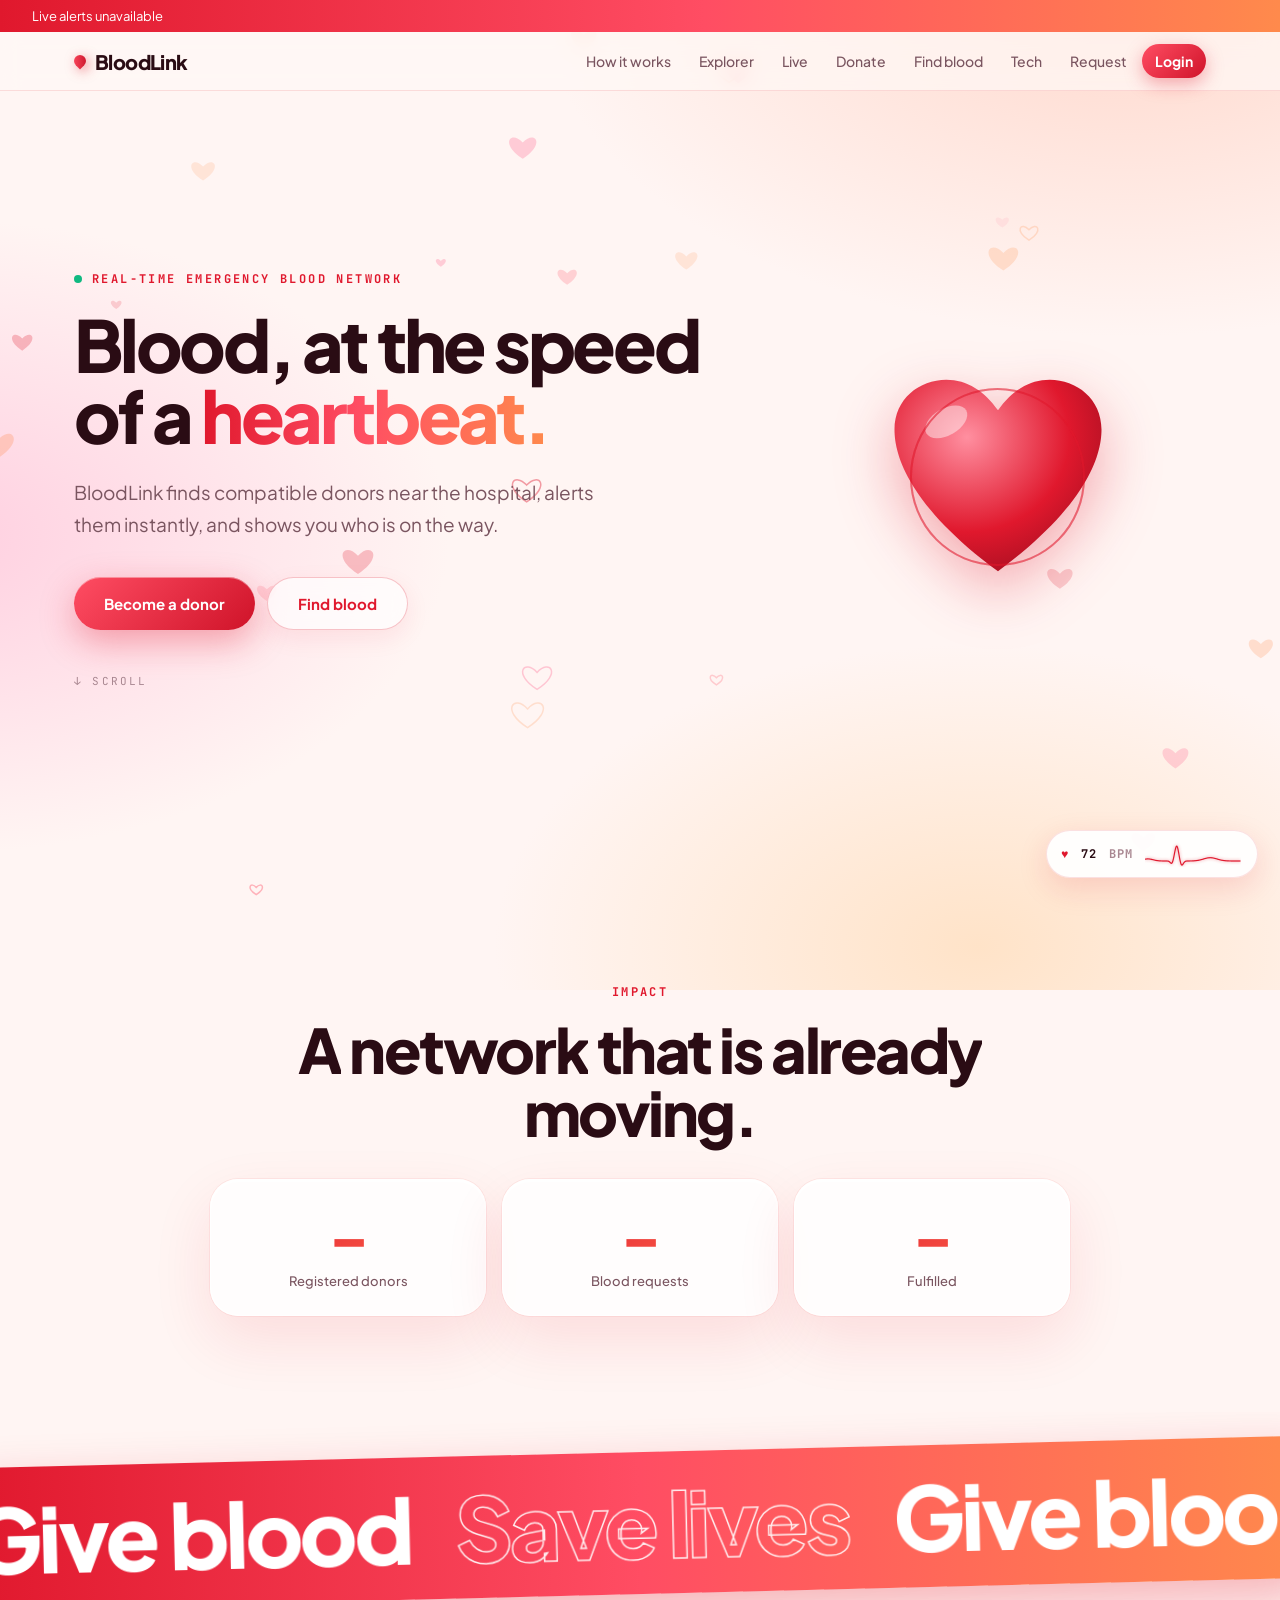
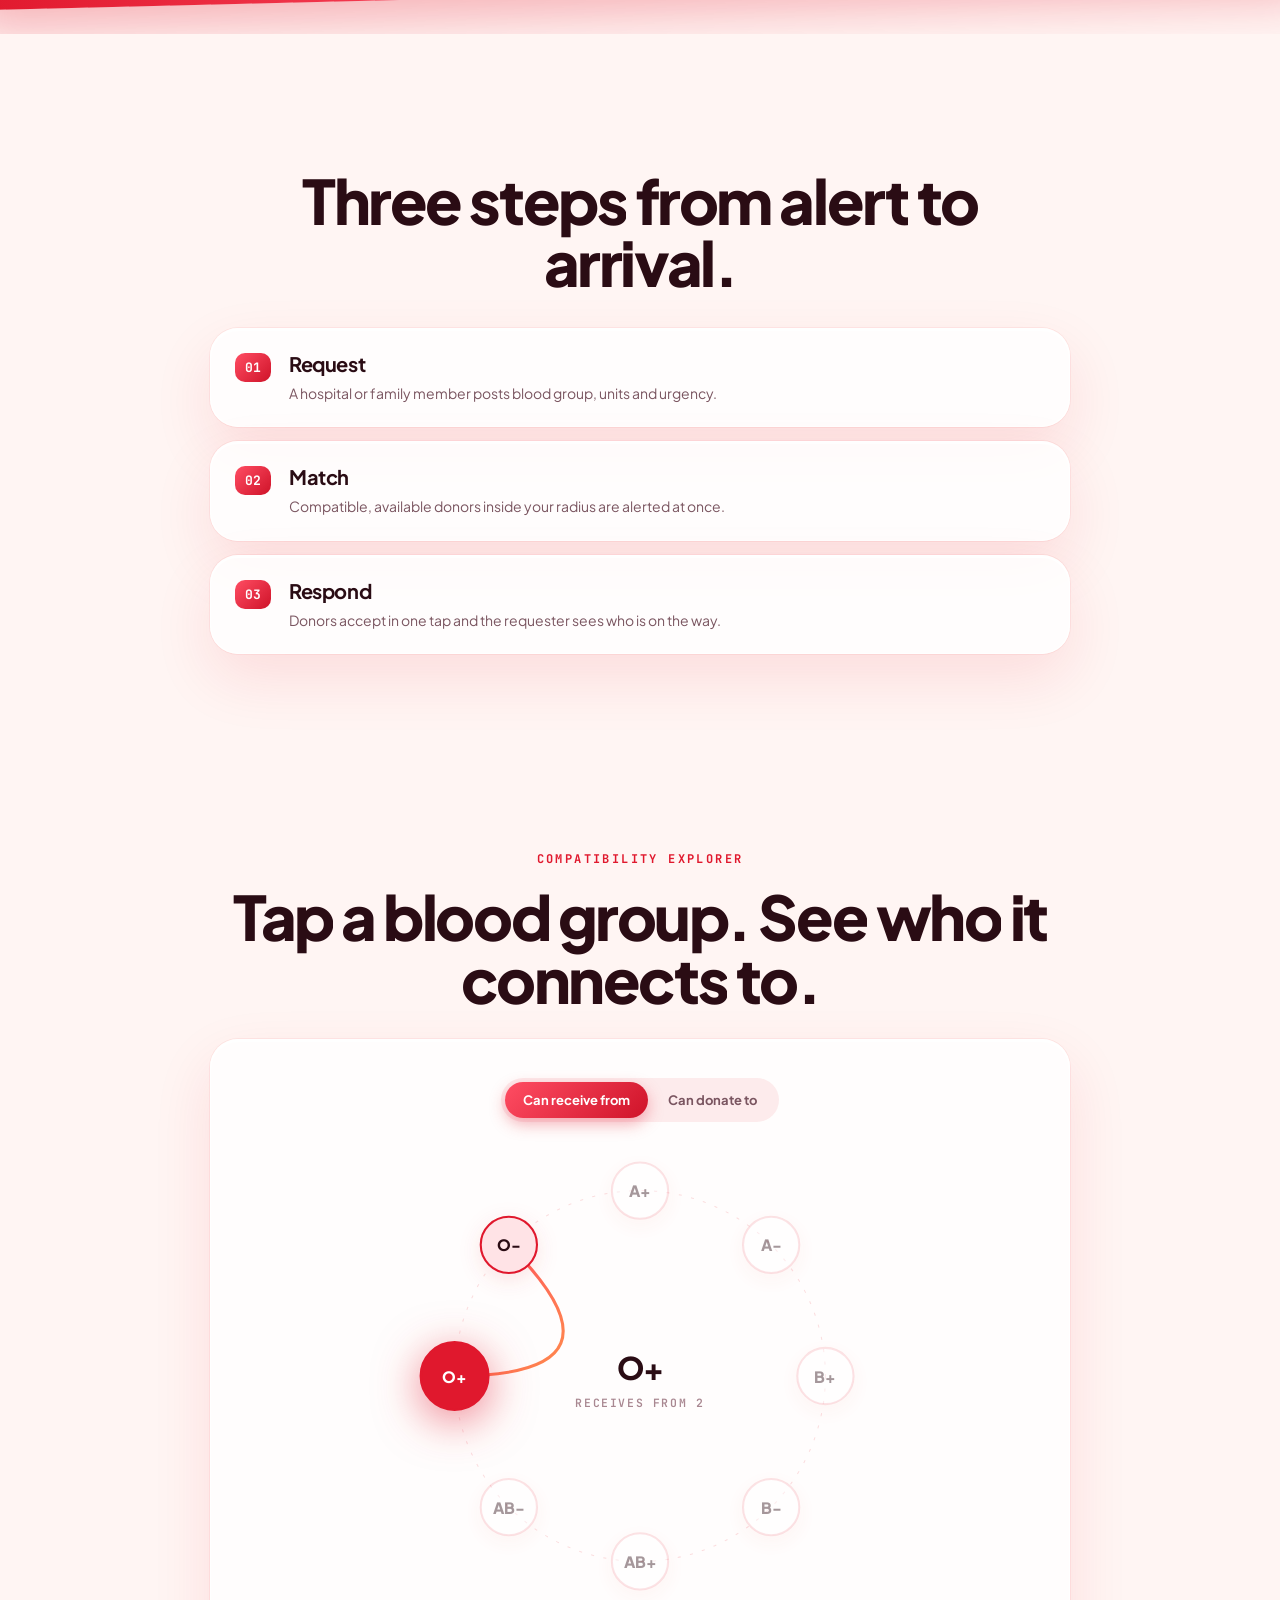
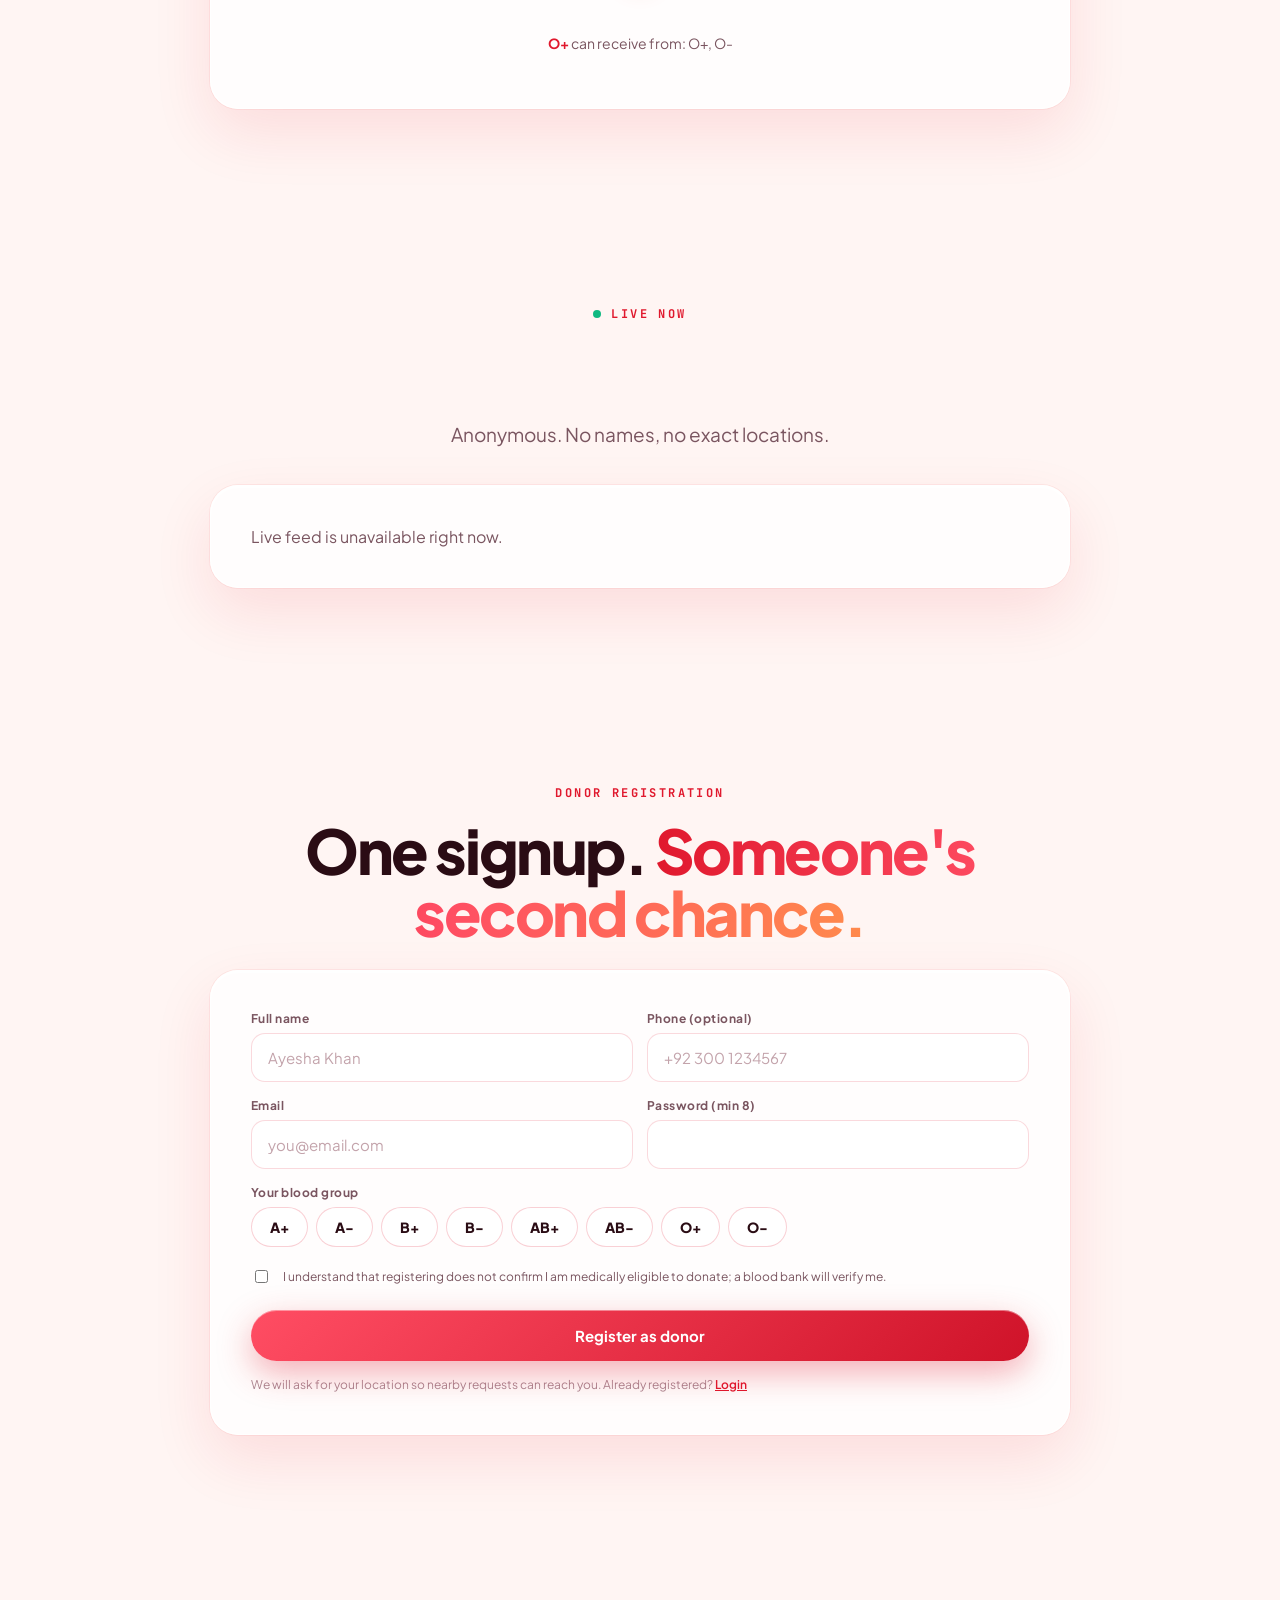
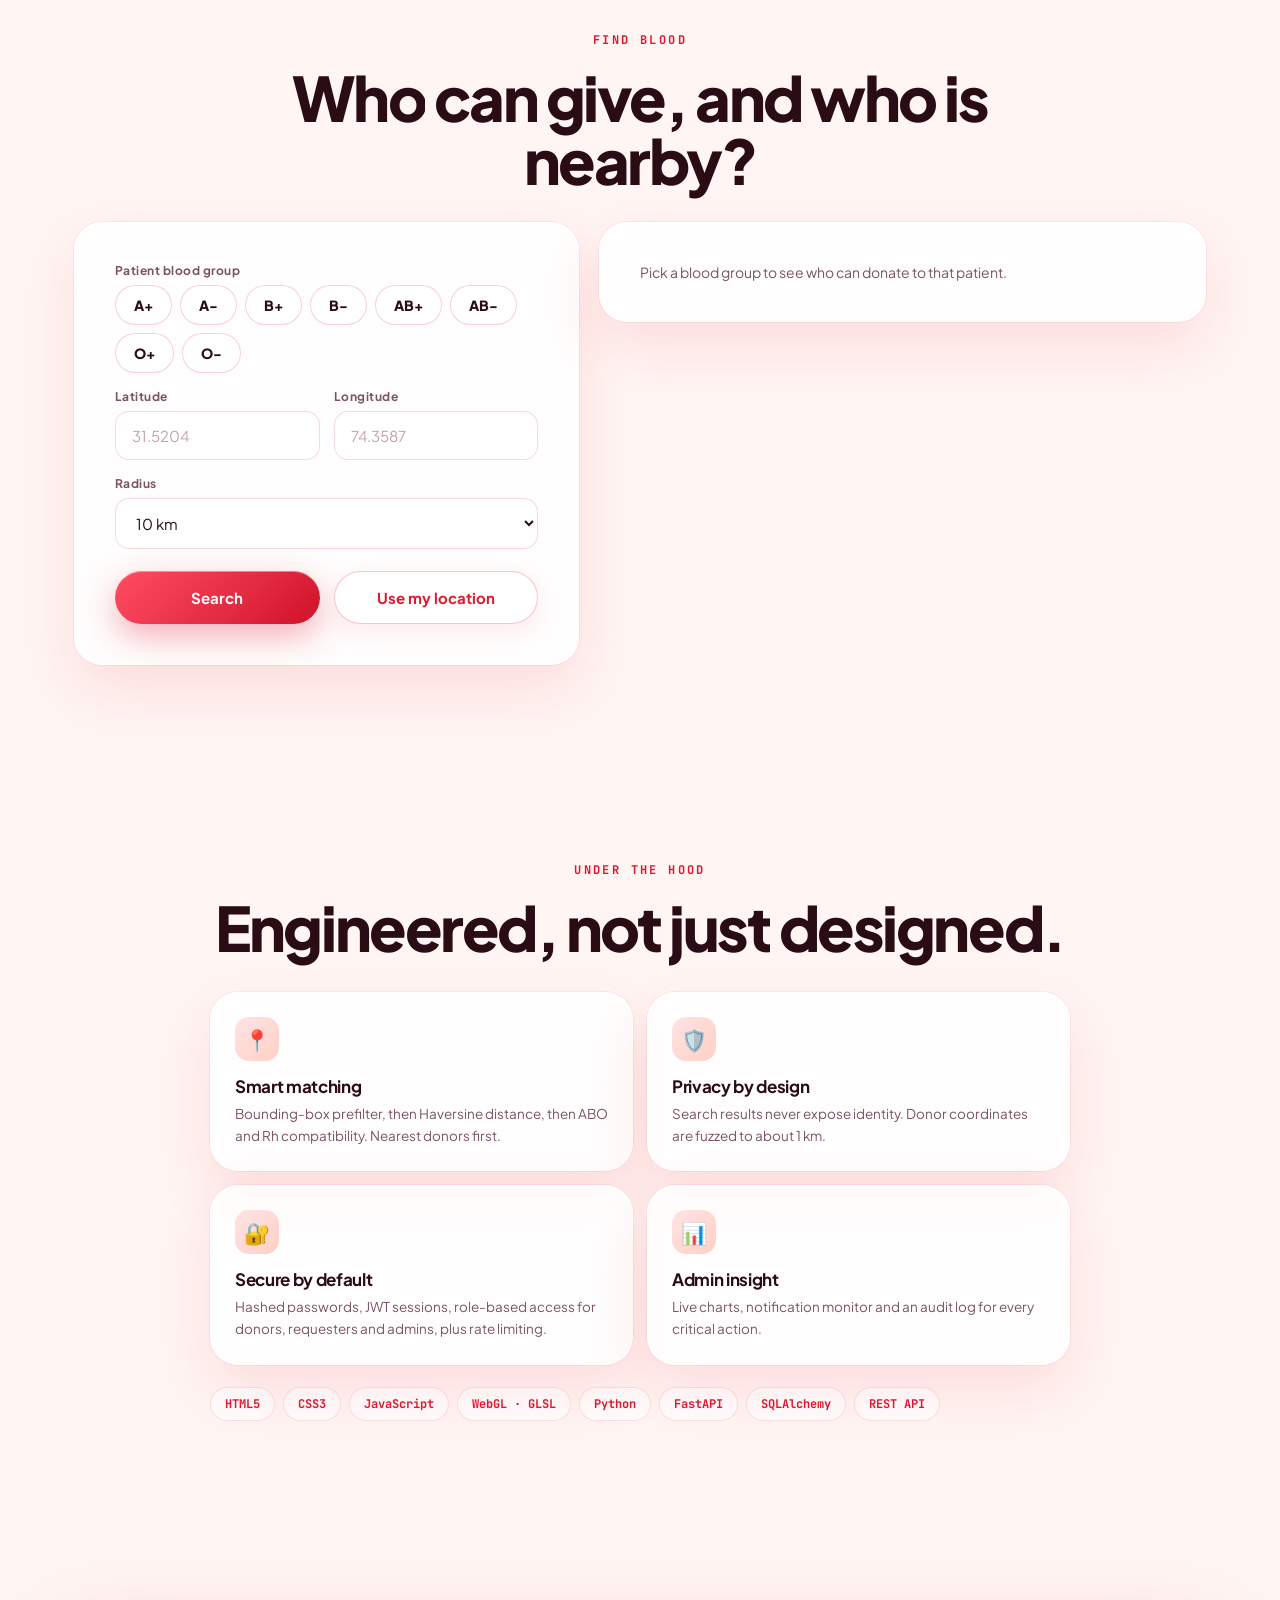
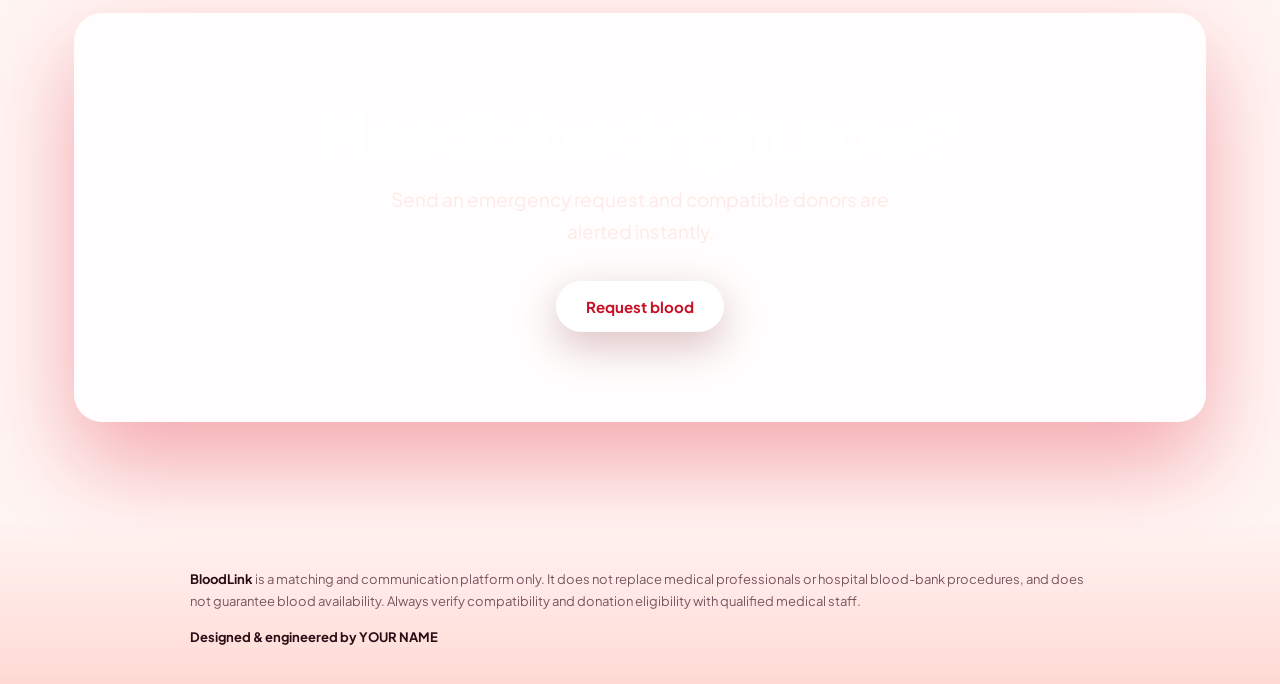
==== commit a6925c3a: "Updated BloodLink project" ====
--- a/frontend/index.html
+++ b/frontend/index.html
@@ -5,75 +5,76 @@
 <meta name="viewport" content="width=device-width,initial-scale=1,viewport-fit=cover">
 <title>BloodLink: Blood where it is needed, when it is needed</title>
 <meta name="description" content="Real-time emergency blood donor matching. Register as a donor or find compatible blood nearby.">
-<meta name="theme-color" content="#060608">
+<meta name="theme-color" content="#fff5f3">
 <link rel="preconnect" href="https://fonts.googleapis.com"><link rel="preconnect" href="https://fonts.gstatic.com" crossorigin>
 <link href="https://fonts.googleapis.com/css2?family=Plus+Jakarta+Sans:wght@400;500;600;700;800&family=JetBrains+Mono:wght@500;700&display=swap" rel="stylesheet">
 <script src="js/app.js"></script>
 <style>
-:root{--bg:#060608;--red:#e5192b;--red2:#ff4757;--ink:#f4f4f5;--mute:#9a9aa6;--line:rgba(255,255,255,.1);--ease:cubic-bezier(.16,1,.3,1)}
+:root{--bg:#fff5f3;--red:#e0182d;--red2:#ff4d63;--coral:#ff8a4c;--ink:#2a0c14;--mute:#7a5560;--soft:#a98791;--line:rgba(224,24,45,.13);--ease:cubic-bezier(.16,1,.3,1)}
 *{box-sizing:border-box}
 html{scroll-behavior:smooth;-webkit-text-size-adjust:100%}
-body{margin:0;background:var(--bg);color:#d4d4d8;font-family:"Plus Jakarta Sans",system-ui,sans-serif;-webkit-font-smoothing:antialiased;overflow-x:hidden;transition:opacity .26s,filter .26s}
+body{margin:0;background:var(--bg);color:var(--mute);font-family:"Plus Jakarta Sans",system-ui,sans-serif;-webkit-font-smoothing:antialiased;overflow-x:hidden;transition:opacity .26s,filter .26s}
 body.leaving{opacity:0;filter:blur(8px)}
+::selection{background:#ffc2c9;color:var(--ink)}
 a{color:inherit;text-decoration:none}
 h1,h2,h3,p{margin:0}
-#gl{position:fixed;inset:0;width:100%;height:100%;z-index:0;display:block;background:#060608}
+#gl{position:fixed;inset:0;width:100%;height:100%;z-index:0;display:block;background:var(--bg)}
 body.nogl #gl{display:none}
-body.nogl{background:radial-gradient(60% 50% at 70% 40%,#5a0a14 0,#060608 70%)}
-#sp{position:fixed;top:0;left:0;height:3px;width:0;background:linear-gradient(90deg,#b91c1c,#ff7a45);z-index:120}
-.grain{position:fixed;inset:-50%;z-index:2;pointer-events:none;opacity:.07;background-image:url("data:image/svg+xml,%3Csvg xmlns='http://www.w3.org/2000/svg' width='160' height='160'%3E%3Cfilter id='n'%3E%3CfeTurbulence type='fractalNoise' baseFrequency='.9' numOctaves='2'/%3E%3C/filter%3E%3Crect width='100%25' height='100%25' filter='url(%23n)'/%3E%3C/svg%3E");animation:gr 1s steps(6) infinite}
+body.nogl{background:radial-gradient(60% 50% at 75% 35%,#ffc2c0 0,#fff5f3 70%)}
+#sp{position:fixed;top:0;left:0;height:3px;width:0;background:linear-gradient(90deg,var(--red),var(--coral));z-index:120}
+.grain{position:fixed;inset:-50%;z-index:2;pointer-events:none;opacity:.035;background-image:url("data:image/svg+xml,%3Csvg xmlns='http://www.w3.org/2000/svg' width='160' height='160'%3E%3Cfilter id='n'%3E%3CfeTurbulence type='fractalNoise' baseFrequency='.9' numOctaves='2'/%3E%3C/filter%3E%3Crect width='100%25' height='100%25' filter='url(%23n)'/%3E%3C/svg%3E");animation:gr 1s steps(6) infinite}
 @keyframes gr{0%{transform:translate(0,0)}20%{transform:translate(-3%,2%)}40%{transform:translate(2%,-3%)}60%{transform:translate(-2%,-1%)}80%{transform:translate(3%,3%)}100%{transform:translate(0,0)}}
 main,header.top,footer,.ticker{position:relative;z-index:3}
 .wrap{max-width:1180px;margin:0 auto;padding:0 24px;width:100%}
 .mono{font-family:"JetBrains Mono",ui-monospace,monospace}
 
 /* preloader */
-#pre{position:fixed;inset:0;z-index:200;background:#060608;display:grid;place-items:center;transition:clip-path 1.1s var(--ease),opacity .4s 1s;clip-path:inset(0 0 0 0);animation:preOut 0s 5s forwards}
+#pre{position:fixed;inset:0;z-index:200;background:linear-gradient(160deg,#fff5f3,#ffe1de);display:grid;place-items:center;transition:clip-path 1.1s var(--ease),opacity .4s 1s;clip-path:inset(0 0 0 0);animation:preOut 0s 5s forwards}
 #pre.done{clip-path:inset(0 0 100% 0);opacity:0;pointer-events:none}
 @keyframes preOut{to{visibility:hidden;pointer-events:none}}
 .pre-in{text-align:center}
 .pre-drop{width:64px;height:86px;margin:0 auto 22px;display:block}
-.pre-num{font:700 13px "JetBrains Mono",monospace;letter-spacing:.3em;color:#a1a1aa}
-.pre-bar{width:180px;height:2px;background:rgba(255,255,255,.1);margin:14px auto 0;overflow:hidden;border-radius:2px}
-.pre-bar i{display:block;height:100%;width:0;background:linear-gradient(90deg,#e5192b,#ff7a45)}
+.pre-num{font:700 13px "JetBrains Mono",monospace;letter-spacing:.3em;color:var(--red)}
+.pre-bar{width:180px;height:3px;background:rgba(224,24,45,.15);margin:14px auto 0;overflow:hidden;border-radius:3px}
+.pre-bar i{display:block;height:100%;width:0;background:linear-gradient(90deg,var(--red),var(--coral))}
 
 /* ticker + nav */
-.ticker{background:rgba(120,10,20,.35);border-bottom:1px solid rgba(255,70,80,.18);overflow:hidden;font-size:13px;backdrop-filter:blur(10px)}
+.ticker{background:linear-gradient(90deg,#e0182d,#ff4d63 55%,#ff8a4c);overflow:hidden;font-size:13px}
 .mq{display:flex;width:max-content;white-space:nowrap;padding:8px 0;animation:mq 55s linear infinite}@keyframes mq{to{transform:translateX(-50%)}}
-.mq span{padding:0 32px;color:#fecaca}.mq b{color:#fff}
-header.top{position:sticky;top:0;z-index:60;backdrop-filter:blur(18px);-webkit-backdrop-filter:blur(18px);background:rgba(6,6,8,.55);border-bottom:1px solid rgba(255,255,255,.06)}
+.mq span{padding:0 32px;color:#fff}.mq b{color:#fff;background:rgba(255,255,255,.22);padding:2px 8px;border-radius:99px;margin-right:6px}
+header.top{position:sticky;top:0;z-index:60;backdrop-filter:blur(18px) saturate(1.4);-webkit-backdrop-filter:blur(18px) saturate(1.4);background:rgba(255,248,246,.72);border-bottom:1px solid var(--line)}
 .nav{display:flex;align-items:center;justify-content:space-between;gap:12px;padding:12px 24px;max-width:1180px;margin:0 auto}
-.logo{font-weight:800;font-size:20px;letter-spacing:-.03em;color:#fff;display:flex;align-items:center;gap:8px}
-.logo i{width:10px;height:10px;border-radius:50% 50% 50% 0;transform:rotate(-45deg);background:var(--red);box-shadow:0 0 14px var(--red)}
-#navr{display:flex;align-items:center;gap:4px;font-size:14px}
-#navr a{padding:8px 14px;border-radius:99px;color:#a1a1aa;transition:color .2s,background .2s}
-#navr a:hover{color:#fff;background:rgba(255,255,255,.06)}
-#navr a.cta{background:var(--red);color:#fff;font-weight:700}
+.logo{font-weight:800;font-size:20px;letter-spacing:-.03em;color:var(--ink);display:flex;align-items:center;gap:9px}
+.logo i{width:12px;height:12px;border-radius:50% 50% 50% 0;transform:rotate(-45deg);background:linear-gradient(135deg,#ff4d63,#c70f25);box-shadow:0 4px 12px rgba(224,24,45,.5)}
+#navr{display:flex;align-items:center;gap:2px;font-size:14px;font-weight:500}
+#navr a{padding:8px 13px;border-radius:99px;color:var(--mute);transition:color .2s,background .2s}
+#navr a:hover{color:var(--red);background:rgba(224,24,45,.07)}
+#navr a.cta{background:linear-gradient(135deg,#ff4d63,#d0142a);color:#fff;font-weight:700;box-shadow:0 6px 18px rgba(224,24,45,.35)}
 #menuBtn{display:none}
-@media(max-width:860px){
- #menuBtn{display:inline-block;border:1px solid var(--line);background:transparent;color:#fff;border-radius:99px;padding:8px 16px;font:600 14px inherit;cursor:pointer}
- #navr{display:none;position:absolute;top:100%;left:0;right:0;flex-direction:column;align-items:stretch;background:rgba(6,6,8,.96);padding:12px 24px 20px}
+@media(max-width:980px){
+ #menuBtn{display:inline-block;border:1px solid var(--line);background:#fff;color:var(--ink);border-radius:99px;padding:8px 16px;font:600 14px inherit;cursor:pointer}
+ #navr{display:none;position:absolute;top:100%;left:0;right:0;flex-direction:column;align-items:stretch;background:rgba(255,248,246,.97);padding:12px 24px 20px;border-bottom:1px solid var(--line)}
  #navr.open{display:flex}
 }
 
 /* buttons */
-.btn{display:inline-flex;align-items:center;justify-content:center;gap:10px;padding:16px 30px;border-radius:99px;border:0;font:700 15px "Plus Jakarta Sans",sans-serif;cursor:pointer;color:#fff;background:linear-gradient(135deg,#ff3b4e,#b3101f);box-shadow:0 10px 40px rgba(229,25,43,.4),inset 0 1px 0 rgba(255,255,255,.3);transition:transform .35s var(--ease),box-shadow .35s;position:relative;overflow:hidden}
-.btn::after{content:"";position:absolute;inset:0;background:linear-gradient(110deg,transparent 30%,rgba(255,255,255,.35) 50%,transparent 70%);transform:translateX(-120%);transition:transform .7s}
-.btn:hover{box-shadow:0 16px 50px rgba(229,25,43,.6),inset 0 1px 0 rgba(255,255,255,.3)}.btn:hover::after{transform:translateX(120%)}
+.btn{display:inline-flex;align-items:center;justify-content:center;gap:10px;padding:16px 30px;border-radius:99px;border:0;font:700 15px "Plus Jakarta Sans",sans-serif;cursor:pointer;color:#fff;background:linear-gradient(135deg,#ff4d63,#cf1329);box-shadow:0 12px 34px rgba(224,24,45,.35),inset 0 1px 0 rgba(255,255,255,.4);transition:transform .35s var(--ease),box-shadow .35s;position:relative;overflow:hidden}
+.btn::after{content:"";position:absolute;inset:0;background:linear-gradient(110deg,transparent 30%,rgba(255,255,255,.45) 50%,transparent 70%);transform:translateX(-120%);transition:transform .7s}
+.btn:hover{box-shadow:0 18px 44px rgba(224,24,45,.5),inset 0 1px 0 rgba(255,255,255,.4)}.btn:hover::after{transform:translateX(120%)}
 .btn:disabled{opacity:.6;cursor:wait}
-.btn.ghost{background:rgba(255,255,255,.04);border:1px solid rgba(255,255,255,.2);box-shadow:none;backdrop-filter:blur(10px)}
-.btn.ghost:hover{background:rgba(255,255,255,.1);box-shadow:none}
-.btn.white{background:#fff;color:#b3101f;box-shadow:0 10px 40px rgba(255,255,255,.15)}
+.btn.ghost{background:rgba(255,255,255,.7);color:var(--red);border:1px solid rgba(224,24,45,.25);box-shadow:0 8px 24px rgba(224,24,45,.08);backdrop-filter:blur(10px)}
+.btn.ghost:hover{background:#fff;box-shadow:0 12px 30px rgba(224,24,45,.18)}
+.btn.white{background:#fff;color:#c70f25;box-shadow:0 14px 40px rgba(120,0,20,.25)}
 
 /* type */
-.eyebrow{display:inline-flex;align-items:center;gap:10px;font:700 12px "JetBrains Mono",monospace;letter-spacing:.2em;text-transform:uppercase;color:#ff6b78}
-.eyebrow i{width:8px;height:8px;border-radius:50%;background:#34d399;animation:pd 1.8s infinite}
-@keyframes pd{0%{box-shadow:0 0 0 0 rgba(52,211,153,.7)}100%{box-shadow:0 0 0 12px rgba(52,211,153,0)}}
-.h-xl{font-size:clamp(46px,8.2vw,118px);line-height:.96;letter-spacing:-.045em;font-weight:800;color:#fff}
-.h-lg{font-size:clamp(34px,5.4vw,76px);line-height:1;letter-spacing:-.04em;font-weight:800;color:#fff}
-.lead{font-size:clamp(16px,1.5vw,20px);line-height:1.65;color:#a1a1ab;max-width:520px}
-.red{background:linear-gradient(90deg,#ff9aa2,#ff3b4e 40%,#ff7a45 80%);-webkit-background-clip:text;background-clip:text;color:transparent}
-.sp-word{display:inline-block;overflow:hidden;vertical-align:top;padding-bottom:.12em;margin-bottom:-.12em}
+.eyebrow{display:inline-flex;align-items:center;gap:10px;font:700 12px "JetBrains Mono",monospace;letter-spacing:.2em;text-transform:uppercase;color:var(--red)}
+.eyebrow i{width:8px;height:8px;border-radius:50%;background:#10b981;animation:pd 1.8s infinite}
+@keyframes pd{0%{box-shadow:0 0 0 0 rgba(16,185,129,.6)}100%{box-shadow:0 0 0 12px rgba(16,185,129,0)}}
+.h-xl{font-size:clamp(44px,7.4vw,106px);line-height:.98;letter-spacing:-.045em;font-weight:800;color:var(--ink)}
+.h-lg{font-size:clamp(32px,4.8vw,68px);line-height:1.02;letter-spacing:-.04em;font-weight:800;color:var(--ink)}
+.lead{font-size:clamp(16px,1.5vw,19px);line-height:1.7;color:var(--mute);max-width:520px}
+.red{background:linear-gradient(90deg,#e0182d,#ff4d63 45%,#ff8a4c);-webkit-background-clip:text;background-clip:text;color:transparent}
+.sp-word{display:inline-block;overflow:hidden;vertical-align:top;padding-bottom:.14em;margin-bottom:-.14em}
 .sp-word>span{display:inline-block;transform:translateY(112%) rotate(4deg);transition:transform 1.1s var(--ease);transition-delay:calc(var(--i)*55ms)}
 .in .sp-word>span,.go .hero .sp-word>span{transform:none}
 .rv{opacity:0;transform:translateY(46px);transition:opacity 1s var(--ease),transform 1s var(--ease);transition-delay:var(--d,0ms)}
@@ -86,97 +87,141 @@
 .hero{padding-bottom:70px}
 .col{max-width:600px}
 .col.r{margin-left:auto}
-.glass{background:rgba(14,10,12,.6);border:1px solid rgba(255,255,255,.09);border-radius:28px;backdrop-filter:blur(22px) saturate(1.2);-webkit-backdrop-filter:blur(22px) saturate(1.2);box-shadow:0 30px 80px rgba(0,0,0,.45)}
-.tilt3d{transform-style:preserve-3d;transition:transform .5s var(--ease),border-color .3s}
-.tilt3d:hover{border-color:rgba(255,71,87,.5)}
-.chnum{font:700 clamp(80px,14vw,200px)/0.8 "Plus Jakarta Sans";letter-spacing:-.06em;color:transparent;-webkit-text-stroke:1px rgba(255,255,255,.14);margin-bottom:10px;display:block}
+.glass{background:rgba(255,255,255,.66);border:1px solid rgba(255,255,255,.95);border-radius:28px;backdrop-filter:blur(20px) saturate(1.3);-webkit-backdrop-filter:blur(20px) saturate(1.3);box-shadow:0 24px 60px rgba(224,24,45,.11),0 2px 0 rgba(255,255,255,.8) inset,0 0 0 1px rgba(224,24,45,.06)}
+.tilt3d{transform-style:preserve-3d;transition:transform .5s var(--ease),box-shadow .3s}
+.tilt3d:hover{box-shadow:0 30px 70px rgba(224,24,45,.22),0 0 0 1px rgba(224,24,45,.18)}
+.chnum{font:800 clamp(80px,13vw,180px)/0.8 "Plus Jakarta Sans";letter-spacing:-.06em;color:transparent;-webkit-text-stroke:1.5px rgba(224,24,45,.28);margin-bottom:10px;display:block}
 
 .stats{display:grid;grid-template-columns:repeat(3,1fr);gap:16px;margin-top:36px}
 .stat{padding:26px}
-.stat b{display:block;font-size:clamp(38px,5vw,64px);font-weight:800;letter-spacing:-.04em;color:#fff;line-height:1}
-.stat span{display:block;margin-top:8px;font-size:13px;color:#9a9aa6}
+.stat b{display:block;font-size:clamp(36px,4.6vw,60px);font-weight:800;letter-spacing:-.04em;line-height:1;background:linear-gradient(135deg,#e0182d,#ff6a4c);-webkit-background-clip:text;background-clip:text;color:transparent}
+.stat span{display:block;margin-top:8px;font-size:13px;color:var(--mute);font-weight:500}
 .steps{display:grid;gap:14px;margin-top:34px}
 .step{display:flex;gap:18px;padding:22px 24px;align-items:flex-start}
-.step em{font:700 13px "JetBrains Mono",monospace;font-style:normal;color:#ff4757;padding-top:3px}
-.step h3{color:#fff;font-size:20px;letter-spacing:-.02em}
-.step p{margin-top:6px;font-size:14px;color:#9a9aa6;line-height:1.6}
-
-.marq{overflow:hidden;position:relative;z-index:3;padding:30px 0;border-block:1px solid rgba(255,255,255,.07);background:rgba(6,6,8,.4);backdrop-filter:blur(6px)}
+.step em{font:700 13px "JetBrains Mono",monospace;font-style:normal;color:#fff;background:linear-gradient(135deg,#ff4d63,#cf1329);padding:6px 10px;border-radius:10px;margin-top:2px}
+.step h3{color:var(--ink);font-size:20px;letter-spacing:-.02em}
+.step p{margin-top:6px;font-size:14px;color:var(--mute);line-height:1.6}
+
+.marqw{overflow:hidden;position:relative;z-index:3;padding:40px 0}
+.marq{overflow:hidden;position:relative;padding:26px 0;background:linear-gradient(90deg,#e0182d,#ff4d63 50%,#ff8a4c);transform:rotate(-1.4deg);margin:0 -30px;box-shadow:0 20px 50px rgba(224,24,45,.3)}
 .marq div{display:flex;width:max-content;white-space:nowrap;will-change:transform}
-.marq span{font:800 clamp(48px,9vw,130px)/1 "Plus Jakarta Sans";letter-spacing:-.04em;color:transparent;-webkit-text-stroke:1.5px rgba(255,255,255,.28);padding-right:.5em}
-.marq span:nth-child(even){color:#e5192b;-webkit-text-stroke:0}
+.marq span{font:800 clamp(40px,7vw,100px)/1 "Plus Jakarta Sans";letter-spacing:-.04em;color:#fff;padding-right:.5em}
+.marq span:nth-child(even){color:transparent;-webkit-text-stroke:1.5px rgba(255,255,255,.9)}
+
+/* compat explorer */
+.ex{padding:clamp(18px,3vw,32px)}
+.seg{display:inline-flex;background:rgba(224,24,45,.08);border-radius:99px;padding:4px;gap:2px;margin:6px 0 4px}
+.seg button{border:0;background:transparent;color:var(--mute);font:700 13px "Plus Jakarta Sans";padding:10px 18px;border-radius:99px;cursor:pointer;transition:.3s var(--ease)}
+.seg button[aria-pressed=true]{background:linear-gradient(135deg,#ff4d63,#cf1329);color:#fff;box-shadow:0 6px 16px rgba(224,24,45,.35)}
+#cx{width:100%;max-width:500px;display:block;margin:0 auto;overflow:visible}
+#cx .nd{cursor:pointer;outline:0}
+#cx .nd circle{fill:#fff;stroke:rgba(224,24,45,.28);stroke-width:2;transition:.4s var(--ease);filter:drop-shadow(0 6px 10px rgba(224,24,45,.12))}
+#cx .nd text{font:800 15px "Plus Jakarta Sans";fill:var(--ink);text-anchor:middle;dominant-baseline:central;pointer-events:none;transition:.3s}
+#cx .nd:hover circle{stroke:var(--red);transform:scale(1.08);transform-box:fill-box;transform-origin:center}
+#cx .nd.lk circle{fill:#ffe3e6;stroke:var(--red)}
+#cx .nd.sel circle{fill:var(--red);stroke:var(--red);filter:drop-shadow(0 8px 18px rgba(224,24,45,.55));transform:scale(1.2);transform-box:fill-box;transform-origin:center}
+#cx .nd.sel text{fill:#fff}
+#cx .nd.dim{opacity:.42}
+#cx .ln{fill:none;stroke:url(#lg);stroke-width:3;stroke-linecap:round;stroke-dasharray:1 1;stroke-dashoffset:1;animation:dr .9s var(--ease) forwards}
+@keyframes dr{to{stroke-dashoffset:0}}
+#cx .ctr{font:800 30px "Plus Jakarta Sans";fill:var(--ink);text-anchor:middle;letter-spacing:-.04em}
+#cx .ctr2{font:600 11px "JetBrains Mono";fill:var(--soft);text-anchor:middle;letter-spacing:.14em}
+#cxInfo{margin-top:6px;font-size:14px;color:var(--mute);text-align:center;min-height:44px;line-height:1.6}
+#cxInfo b{color:var(--red)}
 
 .feed{display:grid;grid-template-columns:repeat(auto-fill,minmax(270px,1fr));gap:14px;margin-top:34px}
 .fc{display:flex;gap:16px;align-items:center;padding:18px}
 .bg-tag{min-width:58px;height:58px;border-radius:18px;display:grid;place-items:center;font-weight:800;font-size:21px;color:#fff}
-.lvl-critical{background:#b91c1c;animation:crit 2s infinite}.lvl-urgent{background:#f59e0b;color:#000}.lvl-normal{background:#16a34a}
-@keyframes crit{50%{box-shadow:0 0 0 9px rgba(229,25,43,.15)}}
-.fc h3{color:#fff;font-size:16px;white-space:nowrap;overflow:hidden;text-overflow:ellipsis}
-.fc small{color:#9a9aa6;font-size:12px}
-.fc a{font-size:12px;color:#ff6b78;text-decoration:underline}
+.lvl-critical{background:linear-gradient(135deg,#ff4d63,#c70f25);animation:crit 2s infinite}.lvl-urgent{background:linear-gradient(135deg,#ffb020,#ff8a1f)}.lvl-normal{background:linear-gradient(135deg,#34d399,#10b981)}
+@keyframes crit{50%{box-shadow:0 0 0 9px rgba(224,24,45,.14)}}
+.fc h3{color:var(--ink);font-size:16px;white-space:nowrap;overflow:hidden;text-overflow:ellipsis}
+.fc small{color:var(--mute);font-size:12px}
+.fc a{font-size:12px;color:var(--red);text-decoration:underline;font-weight:700}
 
 /* forms */
 .card{padding:clamp(22px,3.4vw,40px)}
-.fld{width:100%;padding:14px 16px;border-radius:14px;background:rgba(255,255,255,.05);border:1px solid rgba(255,255,255,.13);color:#fff;font:inherit;font-size:15px;transition:border-color .2s,box-shadow .2s,background .2s}
-.fld:focus{outline:0;border-color:#ff4757;box-shadow:0 0 0 4px rgba(229,25,43,.2);background:rgba(255,255,255,.08)}
-.fld::placeholder{color:#6b6b76}
-select.fld option{background:#18181b}
-.l{display:block;font-size:12px;font-weight:700;color:#a1a1ab;margin:0 0 7px;letter-spacing:.04em}
+.fld{width:100%;padding:14px 16px;border-radius:14px;background:rgba(255,255,255,.85);border:1px solid rgba(224,24,45,.16);color:var(--ink);font:inherit;font-size:15px;transition:border-color .2s,box-shadow .2s,background .2s}
+.fld:focus{outline:0;border-color:var(--red);box-shadow:0 0 0 4px rgba(224,24,45,.14);background:#fff}
+.fld::placeholder{color:#c3a3ab}
+.l{display:block;font-size:12px;font-weight:700;color:var(--mute);margin:0 0 7px;letter-spacing:.04em}
 .g2{display:grid;grid-template-columns:1fr 1fr;gap:14px}
 .mt{margin-top:16px}
 .chips{display:flex;flex-wrap:wrap;gap:8px}
-.chip{padding:10px 18px;border-radius:99px;border:1px solid rgba(255,255,255,.16);background:rgba(255,255,255,.05);color:#e4e4e7;font:800 14px "Plus Jakarta Sans";cursor:pointer;transition:.25s var(--ease)}
-.chip:hover{background:rgba(255,255,255,.12);transform:translateY(-2px)}
-.chip[aria-checked=true]{background:var(--red);border-color:var(--red);color:#fff;box-shadow:0 8px 26px rgba(229,25,43,.5);transform:scale(1.06)}
-.chk{display:flex;gap:12px;font-size:12px;line-height:1.6;color:#9a9aa6;cursor:pointer;margin-top:20px}
-.chk input{accent-color:#e5192b;margin-top:3px}
-.hint{font-size:12px;color:#6b6b76;margin-top:14px;line-height:1.6}
-.hint a,.lnk{color:#ff6b78;text-decoration:underline}
+.chip{padding:10px 18px;border-radius:99px;border:1px solid rgba(224,24,45,.2);background:rgba(255,255,255,.85);color:var(--ink);font:800 14px "Plus Jakarta Sans";cursor:pointer;transition:.25s var(--ease)}
+.chip:hover{background:#fff;transform:translateY(-2px);box-shadow:0 8px 18px rgba(224,24,45,.15)}
+.chip[aria-checked=true]{background:linear-gradient(135deg,#ff4d63,#cf1329);border-color:transparent;color:#fff;box-shadow:0 10px 26px rgba(224,24,45,.4);transform:scale(1.06)}
+.chk{display:flex;gap:12px;font-size:12px;line-height:1.6;color:var(--mute);cursor:pointer;margin-top:20px}
+.chk input{accent-color:#e0182d;margin-top:3px}
+.hint{font-size:12px;color:var(--soft);margin-top:14px;line-height:1.6}
+.hint a,.lnk{color:var(--red);text-decoration:underline;font-weight:600}
 .hidden{display:none!important}
-.skel{background:linear-gradient(90deg,#18181b,#27272a,#18181b);background-size:200%;animation:sh 1.2s infinite;border-radius:16px;height:76px}@keyframes sh{to{background-position:-200% 0}}
-.toast{position:fixed;right:16px;bottom:16px;padding:12px 20px;border-radius:14px;color:#fff;background:#27272a;z-index:150;max-width:90vw;box-shadow:0 10px 30px rgba(0,0,0,.5)}
-.toast.error{background:#b91c1c}.toast.success{background:#16a34a}
+.skel{background:linear-gradient(90deg,#ffe9e6,#fff6f4,#ffe9e6);background-size:200%;animation:sh 1.2s infinite;border-radius:16px;height:76px}@keyframes sh{to{background-position:-200% 0}}
+.toast{position:fixed;right:16px;bottom:16px;padding:12px 20px;border-radius:14px;color:#fff;background:var(--ink);z-index:150;max-width:90vw;box-shadow:0 14px 34px rgba(0,0,0,.25)}
+.toast.error{background:#c70f25}.toast.success{background:#0f9f6e}
 .done{text-align:center;padding:24px 0}
 .done .hrt{font-size:70px;display:inline-block;animation:hb .9s infinite}@keyframes hb{0%,100%{transform:scale(1)}15%{transform:scale(1.2)}30%{transform:scale(1)}45%{transform:scale(1.14)}}
-.cta-card{padding:clamp(40px,7vw,90px) 24px;text-align:center;background:linear-gradient(135deg,rgba(190,20,35,.6),rgba(50,6,10,.7))}
-footer{background:rgba(5,5,7,.92);color:#6b6b76;font-size:13px;padding:36px 24px;line-height:1.7}
+
+/* tech */
+.tech{display:grid;grid-template-columns:repeat(2,1fr);gap:14px;margin-top:34px}
+.tl{padding:24px}
+.tl .ic{width:44px;height:44px;border-radius:14px;display:grid;place-items:center;font-size:21px;background:linear-gradient(135deg,#ffe3e6,#ffd0c4);margin-bottom:14px}
+.tl h3{color:var(--ink);font-size:17px;letter-spacing:-.02em}
+.tl p{margin-top:6px;font-size:13.5px;line-height:1.6;color:var(--mute)}
+.pills{display:flex;flex-wrap:wrap;gap:8px;margin-top:22px}
+.pills span{font:700 12px "JetBrains Mono",monospace;padding:8px 14px;border-radius:99px;background:rgba(255,255,255,.8);border:1px solid var(--line);color:var(--red)}
+
+.cta-card{padding:clamp(40px,7vw,90px) 24px;text-align:center;background:linear-gradient(135deg,#e0182d,#ff4d63 55%,#ff8a4c);border:0;box-shadow:0 40px 90px rgba(224,24,45,.35)}
+.cta-card h2{color:#fff}
+footer{background:linear-gradient(180deg,rgba(255,226,222,.0),#ffd9d4);color:var(--mute);font-size:13px;padding:50px 24px 36px;line-height:1.7}
 footer p{max-width:900px;margin:auto}
+footer .by{margin-top:14px;font-weight:700;color:var(--ink)}
+
+/* hero floating notification cards */
+.fl{position:absolute;right:5%;bottom:11%;width:270px;height:86px;display:none;pointer-events:none}
+.fl .fcard{position:absolute;inset:0;padding:14px 16px;display:flex;gap:12px;align-items:center;border-radius:20px;opacity:0;animation:fcy 9s infinite}
+.fl .fcard:nth-child(2){animation-delay:3s}.fl .fcard:nth-child(3){animation-delay:6s}
+.fl .fi{width:42px;height:42px;border-radius:13px;display:grid;place-items:center;color:#fff;font-weight:800;background:linear-gradient(135deg,#ff4d63,#c70f25);flex:none}
+.fl .fi.g{background:linear-gradient(135deg,#34d399,#10b981)}.fl .fi.o{background:linear-gradient(135deg,#ffb020,#ff8a1f)}
+.fl b{display:block;color:var(--ink);font-size:13.5px}.fl small{font-size:12px;color:var(--mute)}
+@keyframes fcy{0%{opacity:0;transform:translateY(22px) scale(.95)}7%,28%{opacity:1;transform:none}35%,100%{opacity:0;transform:translateY(-16px) scale(.97)}}
+@media(min-width:1100px){.fl{display:block}}
 
 /* HUD */
-#bpm{position:fixed;right:22px;bottom:22px;z-index:50;display:flex;align-items:center;gap:12px;padding:10px 16px 10px 14px;border-radius:99px;background:rgba(10,8,10,.6);border:1px solid var(--line);backdrop-filter:blur(14px);font:700 12px "JetBrains Mono",monospace;color:#fff;letter-spacing:.08em}
-#bpm .h{color:#ff3b4e;display:inline-block;transition:transform .08s}
+#bpm{position:fixed;right:22px;bottom:22px;z-index:50;display:flex;align-items:center;gap:12px;padding:10px 16px 10px 14px;border-radius:99px;background:rgba(255,255,255,.78);border:1px solid var(--line);backdrop-filter:blur(14px);box-shadow:0 10px 30px rgba(224,24,45,.15);font:700 12px "JetBrains Mono",monospace;color:var(--ink);letter-spacing:.08em}
+#bpm .h{color:var(--red);display:inline-block;transition:transform .08s}
 #bpm canvas{width:96px;height:26px}
 #rail{position:fixed;right:22px;top:50%;transform:translateY(-50%);z-index:50;display:flex;flex-direction:column;gap:14px}
-#rail a{display:block;width:10px;height:10px;border-radius:50%;border:1.5px solid rgba(255,255,255,.4);position:relative;transition:.35s var(--ease)}
-#rail a.on{background:#ff3b4e;border-color:#ff3b4e;box-shadow:0 0 14px #ff3b4e;transform:scale(1.35)}
-#rail a span{position:absolute;right:22px;top:50%;transform:translateY(-50%);font:700 10px "JetBrains Mono",monospace;letter-spacing:.14em;text-transform:uppercase;color:#fff;opacity:0;white-space:nowrap;pointer-events:none;transition:opacity .25s}
+#rail a{display:block;width:10px;height:10px;border-radius:50%;border:1.5px solid rgba(122,85,96,.5);position:relative;transition:.35s var(--ease)}
+#rail a.on{background:var(--red);border-color:var(--red);box-shadow:0 0 14px rgba(224,24,45,.7);transform:scale(1.35)}
+#rail a span{position:absolute;right:22px;top:50%;transform:translateY(-50%);font:700 10px "JetBrains Mono",monospace;letter-spacing:.14em;text-transform:uppercase;color:var(--ink);background:#fff;padding:5px 9px;border-radius:8px;box-shadow:0 6px 16px rgba(0,0,0,.1);opacity:0;white-space:nowrap;pointer-events:none;transition:opacity .25s}
 #rail a:hover span{opacity:1}
 #cur,#cur2{position:fixed;left:0;top:0;pointer-events:none;z-index:300;border-radius:50%;display:none}
-#cur{width:7px;height:7px;background:#ff3b4e;margin:-3.5px 0 0 -3.5px}
-#cur2{width:38px;height:38px;border:1px solid rgba(255,255,255,.35);margin:-19px 0 0 -19px;transition:width .3s var(--ease),height .3s var(--ease),margin .3s var(--ease),background .3s}
-#cur2.big{width:70px;height:70px;margin:-35px 0 0 -35px;background:rgba(229,25,43,.15)}
+#cur{width:7px;height:7px;background:var(--red);margin:-3.5px 0 0 -3.5px}
+#cur2{width:38px;height:38px;border:1.5px solid rgba(224,24,45,.45);margin:-19px 0 0 -19px;transition:width .3s var(--ease),height .3s var(--ease),margin .3s var(--ease),background .3s}
+#cur2.big{width:70px;height:70px;margin:-35px 0 0 -35px;background:rgba(224,24,45,.1)}
 @media(pointer:fine){body.go #cur,body.go #cur2{display:block}}
 
 @media(max-width:860px){
  .sec{align-items:flex-end;padding:90px 0 70px}
- .hero{padding-top:30vh}
+ .hero{padding-top:32vh}
  .col.r{margin-left:0}
  .g2{grid-template-columns:1fr}
  .stats{grid-template-columns:1fr 1fr}
+ .tech{grid-template-columns:1fr}
  #rail{display:none}
  #bpm{right:12px;bottom:12px;transform:scale(.85);transform-origin:right bottom}
- .glass{background:rgba(10,7,9,.78)}
+ .glass{background:rgba(255,255,255,.82)}
  .chnum{font-size:90px}
 }
-@media(prefers-reduced-motion:reduce){*{animation:none!important;transition-duration:.01ms!important}.rv{opacity:1;transform:none}.sp-word>span{transform:none}}
+@media(prefers-reduced-motion:reduce){*{animation:none!important;transition-duration:.01ms!important}.rv{opacity:1;transform:none}.sp-word>span{transform:none}.fl{display:none}}
 </style>
 </head>
 <body class="nojs">
 
 <div id="pre" aria-hidden="true"><div class="pre-in">
   <svg class="pre-drop" viewBox="0 0 64 86"><defs><clipPath id="pc"><path d="M32 3C32 3 6 34 6 55a26 26 0 0 0 52 0C58 34 32 3 32 3z"/></clipPath></defs>
-  <path d="M32 3C32 3 6 34 6 55a26 26 0 0 0 52 0C58 34 32 3 32 3z" fill="none" stroke="rgba(255,255,255,.3)" stroke-width="2"/>
-  <rect id="preFill" x="0" y="86" width="64" height="86" fill="#e5192b" clip-path="url(#pc)"/></svg>
+  <path d="M32 3C32 3 6 34 6 55a26 26 0 0 0 52 0C58 34 32 3 32 3z" fill="none" stroke="rgba(224,24,45,.35)" stroke-width="2"/>
+  <rect id="preFill" x="0" y="86" width="64" height="86" fill="#e0182d" clip-path="url(#pc)"/></svg>
   <div class="pre-num" id="preNum">000</div><div class="pre-bar"><i id="preBar"></i></div>
 </div></div>
 
@@ -192,7 +237,7 @@
 </div></header>
 
 <aside id="rail" aria-label="Sections"></aside>
-<div id="bpm" aria-hidden="true"><span class="h">♥</span><span id="bpmN">72</span><span style="color:#71717a">BPM</span><canvas id="ecg" width="192" height="52"></canvas></div>
+<div id="bpm" aria-hidden="true"><span class="h">♥</span><span id="bpmN">72</span><span style="color:#a98791">BPM</span><canvas id="ecg" width="192" height="52"></canvas></div>
 
 <main>
 <!-- HERO -->
@@ -203,8 +248,14 @@
   <div class="rv" style="margin-top:36px;display:flex;gap:12px;flex-wrap:wrap;--d:450ms">
     <a href="#register" class="btn mag">Become a donor</a><a href="#search" class="btn ghost mag">Find blood</a>
   </div>
-  <p class="mono rv" style="margin-top:44px;font-size:11px;color:#6b6b76;letter-spacing:.2em;--d:600ms">↓ SCROLL · THE DROP BECOMES A HEART</p>
-</div></div></section>
+  <p class="mono rv" style="margin-top:44px;font-size:11px;color:var(--soft);letter-spacing:.2em;--d:600ms">↓ SCROLL · THE DROP BECOMES A HEART</p>
+</div></div>
+<div class="fl" aria-hidden="true">
+  <div class="glass fcard"><div class="fi">A+</div><div><b>Request created</b><small>2 units · City Hospital</small></div></div>
+  <div class="glass fcard"><div class="fi o">3</div><div><b>3 donors matched</b><small>within 5 km · alerts sent</small></div></div>
+  <div class="glass fcard"><div class="fi g">✓</div><div><b>Donor on the way</b><small>accepted · ETA 12 min</small></div></div>
+</div>
+</section>
 
 <!-- CHAPTER 1 -->
 <section id="c1" class="sec"><div class="wrap"><div class="col r">
@@ -233,7 +284,7 @@
   </div>
 </div></div></section>
 
-<div class="marq" aria-hidden="true"><div id="mq1"><span>Give blood</span><span>Save lives</span><span>Give blood</span><span>Save lives</span><span>Give blood</span><span>Save lives</span></div></div>
+<div class="marqw" aria-hidden="true"><div class="marq"><div id="mq1"><span>Give blood</span><span>Save lives</span><span>Give blood</span><span>Save lives</span><span>Give blood</span><span>Save lives</span></div></div></div>
 
 <!-- HOW -->
 <section id="how" class="sec"><div class="wrap"><div class="col">
@@ -246,8 +297,19 @@
   </div>
 </div></div></section>
 
+<!-- EXPLORER -->
+<section id="explorer" class="sec"><div class="wrap"><div class="col r" style="max-width:620px">
+  <p class="eyebrow rv">Compatibility explorer</p>
+  <h2 class="h-lg split" style="margin-top:18px">Tap a blood group. See who it connects to.</h2>
+  <div class="glass ex rv" style="margin-top:28px">
+    <div style="text-align:center"><div class="seg" role="group" aria-label="Direction"><button id="mRecv" aria-pressed="true">Can receive from</button><button id="mGive" aria-pressed="false">Can donate to</button></div></div>
+    <svg id="cx" viewBox="0 0 480 480" role="img" aria-label="Blood group compatibility graph"></svg>
+    <p id="cxInfo" aria-live="polite"></p>
+  </div>
+</div></div></section>
+
 <!-- LIVE -->
-<section id="live" class="sec"><div class="wrap"><div class="col r" style="max-width:760px">
+<section id="live" class="sec"><div class="wrap"><div class="col" style="max-width:760px">
   <p class="eyebrow rv"><i></i>Live now</p>
   <h2 class="h-lg split" style="margin-top:18px">Open emergency requests.</h2>
   <p class="lead rv" style="margin-top:16px">Anonymous. No names, no exact locations.</p>
@@ -255,7 +317,7 @@
 </div></div></section>
 
 <!-- REGISTER -->
-<section id="register" class="sec"><div class="wrap"><div class="col" style="max-width:640px">
+<section id="register" class="sec"><div class="wrap"><div class="col r" style="max-width:640px">
   <p class="eyebrow rv">Donor registration</p>
   <h2 class="h-lg split" style="margin:18px 0 26px">One signup. <span class="red">Someone's second chance.</span></h2>
   <div class="glass card rv" id="regCard">
@@ -275,8 +337,8 @@
     </form>
     <div id="regDone" class="done hidden">
       <div class="hrt">❤️</div>
-      <h3 style="color:#fff;font-size:26px;letter-spacing:-.03em;margin-top:10px">You're a donor now.</h3>
-      <p id="regMsg" style="margin-top:10px;color:#9a9aa6;font-size:14px"></p>
+      <h3 style="color:var(--ink);font-size:26px;letter-spacing:-.03em;margin-top:10px">You're a donor now.</h3>
+      <p id="regMsg" style="margin-top:10px;color:var(--mute);font-size:14px"></p>
       <a href="dashboard.html" class="btn" style="margin-top:24px">Open my dashboard</a>
     </div>
   </div>
@@ -298,23 +360,38 @@
       <div class="g2" style="margin-top:22px"><button class="btn mag" id="sb">Search</button><button type="button" class="btn ghost mag" id="sgeo">Use my location</button></div>
     </form>
     <div class="rv" aria-live="polite" style="--d:120ms">
-      <div id="compat" class="glass card" style="color:#9a9aa6;font-size:14px">Pick a blood group to see who can donate to that patient.</div>
+      <div id="compat" class="glass card" style="color:var(--mute);font-size:14px">Pick a blood group to see who can donate to that patient.</div>
       <div id="sres" style="margin-top:14px"></div>
     </div>
   </div>
 </div></section>
 
+<!-- TECH -->
+<section id="tech" class="sec"><div class="wrap"><div class="col r" style="max-width:700px">
+  <p class="eyebrow rv">Under the hood</p>
+  <h2 class="h-lg split" style="margin-top:18px">Engineered, not just designed.</h2>
+  <div class="tech">
+    <div class="glass tl rv tilt3d"><div class="ic">📍</div><h3>Smart matching</h3><p>Bounding-box prefilter, then Haversine distance, then ABO and Rh compatibility. Nearest donors first.</p></div>
+    <div class="glass tl rv tilt3d" style="--d:80ms"><div class="ic">🛡️</div><h3>Privacy by design</h3><p>Search results never expose identity. Donor coordinates are fuzzed to about 1 km.</p></div>
+    <div class="glass tl rv tilt3d" style="--d:160ms"><div class="ic">🔐</div><h3>Secure by default</h3><p>Hashed passwords, JWT sessions, role-based access for donors, requesters and admins, plus rate limiting.</p></div>
+    <div class="glass tl rv tilt3d" style="--d:240ms"><div class="ic">📊</div><h3>Admin insight</h3><p>Live charts, notification monitor and an audit log for every critical action.</p></div>
+  </div>
+  <div class="pills rv"><span>HTML5</span><span>CSS3</span><span>JavaScript</span><span>WebGL · GLSL</span><span>Python</span><span>FastAPI</span><span>SQLAlchemy</span><span>REST API</span></div>
+</div></div></section>
+
 <!-- CTA -->
 <section id="cta" class="sec" style="min-height:80vh"><div class="wrap">
   <div class="glass cta-card rv">
     <h2 class="h-lg">Need blood right now?</h2>
-    <p class="lead" style="margin:18px auto 34px;color:#e4c4c8">Send an emergency request and compatible donors are alerted instantly.</p>
+    <p class="lead" style="margin:18px auto 34px;color:#ffe9e6">Send an emergency request and compatible donors are alerted instantly.</p>
     <a href="request-blood.html" class="btn white mag">Request blood</a>
   </div>
 </div></section>
 </main>
 
-<footer><p><b style="color:#d4d4d8">BloodLink</b> is a matching and communication platform only. It does not replace medical professionals or hospital blood-bank procedures, and does not guarantee blood availability. Always verify compatibility and donation eligibility with qualified medical staff.</p></footer>
+<footer><p><b style="color:var(--ink)">BloodLink</b> is a matching and communication platform only. It does not replace medical professionals or hospital blood-bank procedures, and does not guarantee blood availability. Always verify compatibility and donation eligibility with qualified medical staff.</p>
+<!-- EDIT: write your own name below -->
+<p class="by">Designed &amp; engineered by YOUR NAME</p></footer>
 
 <script id="vs" type="x-shader/x-vertex">
 attribute vec2 p;
@@ -375,7 +452,7 @@
 }
 float map(vec3 p){
   p/=uScale;
-  float amp=.028+uVel*.06;
+  float amp=.026+uVel*.05;
   float wob=amp*sin(p.y*5.5+uTime*2.1)*sin(p.x*4.7-uTime*1.7)*sin(p.z*5.1+uTime*1.3);
   float d;
   if(uStage<1.) d=mix(blobs(p),dropD(p),smoothstep(.45,1.,uStage));
@@ -387,13 +464,49 @@
   vec2 e=vec2(1.,-1.)*.0014;
   return normalize(e.xyy*map(p+e.xyy)+e.yyx*map(p+e.yyx)+e.yxy*map(p+e.yxy)+e.xxx*map(p+e.xxx));
 }
+/* bright studio environment reflected by the glossy ruby */
 vec3 env(vec3 d){
   float y=d.y*.5+.5;
-  vec3 c=mix(vec3(.015,.004,.01),vec3(.16,.03,.06),y);
-  c+=vec3(1.,.93,.88)*4.*smoothstep(.955,.985,dot(d,normalize(vec3(.5,.75,.55))));
-  c+=vec3(1.,.12,.2)*2.6*smoothstep(.92,.97,dot(d,normalize(vec3(-.85,.05,.45))));
-  c+=vec3(1.,.55,.4)*1.6*smoothstep(.1,0.,abs(d.y-.32))*smoothstep(-.1,.7,d.z)*.7;
-  c+=vec3(.5,.7,1.)*1.1*smoothstep(.9,.97,dot(d,normalize(vec3(.2,-.4,-.9))));
+  vec3 c=mix(vec3(.5,.22,.28),vec3(1.,.92,.92),y);
+  c+=vec3(1.)*3.2*smoothstep(.95,.985,dot(d,normalize(vec3(.5,.75,.55))));
+  c+=vec3(1.,.82,.72)*1.7*smoothstep(.9,.97,dot(d,normalize(vec3(-.8,.25,.5))));
+  c+=vec3(1.)*1.3*smoothstep(.12,0.,abs(d.y-.3))*smoothstep(-.1,.7,d.z)*.8;
+  c=mix(c,vec3(.95,.35,.45),.18*smoothstep(0.,-.8,d.y));
+  return c;
+}
+vec3 shade(vec3 p,vec3 rdW,float a,float bt,float hw){
+  vec3 n=nor(p);
+  vec3 nW=n;nW.xz=rot(a)*n.xz;
+  float ndv=max(dot(nW,-rdW),0.);
+  vec3 L=normalize(vec3(.5,.75,.55));
+  float diff=max(dot(nW,L),0.);
+  vec3 refl=reflect(rdW,nW);
+  float ao=0.;
+  for(int i=1;i<=4;i++){float h=.07*float(i);ao+=(h-map(p+n*h))/exp2(float(i));}
+  ao=clamp(1.-ao*2.6,0.,1.);
+  float fres=.04+.96*pow(1.-ndv,4.);
+  vec3 deep=vec3(.5,.0,.05);
+  vec3 c=deep*(.3+.85*diff)*ao;
+  c+=vec3(1.,.14,.22)*pow(1.-ndv,2.)*.38*ao;
+  c+=vec3(.9,.05,.1)*pow(ndv,2.)*.1;
+  c+=env(refl)*(fres*.85+.06)*(.45+.55*ao);
+  c+=pow(max(dot(refl,L),0.),120.)*1.8;
+  c*=1.+bt*.35;
+  c+=vec3(1.,.1,.18)*bt*.1*hw;
+  c=(c*(2.51*c+.03))/(c*(2.43*c+.59)+.14);
+  return pow(clamp(c,0.,1.),vec3(.4545));
+}
+vec3 background(vec2 uv){
+  float t=uTime*.1;
+  vec3 c=vec3(1.,.972,.962);
+  vec2 d1=uv-vec2(.55+.1*sin(t),.25);
+  vec2 d2=uv-vec2(-.6,-.3+.1*cos(t*1.3));
+  vec2 d3=uv-vec2(.05+.1*cos(t),.6);
+  vec2 d4=uv-vec2(.35,-.5);
+  c=mix(c,vec3(1.,.72,.66),.6*exp(-dot(d1,d1)*2.0));
+  c=mix(c,vec3(1.,.68,.8),.5*exp(-dot(d2,d2)*2.2));
+  c=mix(c,vec3(1.,.87,.68),.55*exp(-dot(d3,d3)*3.0));
+  c=mix(c,vec3(.86,.76,1.),.5*smoothstep(1.6,3.,uStage)*exp(-dot(d4,d4)*2.2));
   return c;
 }
 void main(){
@@ -409,44 +522,25 @@
   float bw=mix(.28,1.,hw);
   float bt=uBeat*bw;
 
-  float t=2.2,minD=1e3;bool hit=false;vec3 p=ro;
+  float t=2.2,minD=1e3;bool hit=false;vec3 p=ro,pm=ro;
   for(int i=0;i<84;i++){
     p=ro+rd*t;float d=map(p);
-    minD=min(minD,d);
+    if(d<minD){minD=d;pm=p;}
     if(d<.0011*t){hit=true;break;}
     t+=d*.74;
     if(t>9.)break;
   }
-  float vig=1.-dot(uv,uv)*.55;
-  vec3 bg=vec3(.022,.02,.027)+vec3(.1,.012,.03)*smoothstep(1.2,0.,length(suv))*.9;
-  float glow=exp(-max(minD,0.)*3.0);
-  bg+=vec3(.9,.06,.12)*glow*(.11+.1*bt+.03*uDim);
+  vec3 bg=background(uv);
+  float glow=exp(-max(minD,0.)*2.4);
+  bg=mix(bg,vec3(1.,.52,.58),glow*(.2+.12*bt));
   vec3 col=bg;
-  if(hit){
-    vec3 n=nor(p);
-    vec3 nW=n;nW.xz=rot(a)*n.xz;
-    float ndv=max(dot(nW,-rdW),0.);
-    vec3 L=normalize(vec3(.5,.75,.55));
-    float diff=max(dot(nW,L),0.);
-    vec3 refl=reflect(rdW,nW);
-    float ao=0.;
-    for(int i=1;i<=4;i++){float h=.07*float(i);ao+=(h-map(p+n*h))/exp2(float(i));}
-    ao=clamp(1.-ao*2.8,0.,1.);
-    float fres=.035+.965*pow(1.-ndv,4.5);
-    vec3 deep=vec3(.5,.0,.03);
-    vec3 c=deep*(.1+.95*diff)*ao;
-    c+=vec3(1.,.06,.1)*pow(1.-ndv,1.7)*.5*ao;
-    c+=vec3(.6,.02,.05)*pow(ndv,1.5)*.18;
-    c+=env(refl)*(fres*1.15+.06)*(.4+.6*ao);
-    c+=pow(max(dot(refl,L),0.),90.)*1.6;
-    c*=1.+bt*.55;
-    c+=vec3(.9,.04,.08)*bt*.12*hw;
-    col=mix(c,bg,uDim*.55);
+  float alpha=hit?1.:1.-smoothstep(0.,4.4/uRes.y,minD);
+  if(alpha>.002){
+    vec3 oc=shade(hit?p:pm,rdW,a,bt,hw);
+    col=mix(bg,oc,alpha*(1.-uDim*.5));
   }
-  col*=vig;
-  col=(col*(2.51*col+.03))/(col*(2.43*col+.59)+.14);
-  col=pow(clamp(col,0.,1.),vec3(.4545));
-  col+=(hash(gl_FragCoord.xy+uTime)-.5)/200.;
+  col*=1.-dot(uv,uv)*.06;
+  col+=(hash(gl_FragCoord.xy+uTime)-.5)/220.;
   gl_FragColor=vec4(col,1.);
 }
 </script>
@@ -461,7 +555,7 @@
   float k=1.7/(5.2-p.z);
   vec2 uv=p.xy*k;
   gl_Position=vec4(uv.x*2./uAsp,uv.y*2.,0.,1.);
-  gl_PointSize=(2.+9.*s*s)*k*uPx*(1.+uBeat*.25);
+  gl_PointSize=(5.+26.*s*s)*k*uPx*(1.+uBeat*.2);
   vS=s;vF=smoothstep(-6.,2.,p.z)*.9+.1;
 }
 </script>
@@ -470,9 +564,11 @@
 varying float vS;varying float vF;
 void main(){
   float d=length(gl_PointCoord-.5);
-  float a=smoothstep(.5,0.,d);a*=a;
-  vec3 c=mix(vec3(.95,.1,.16),vec3(1.,.55,.3),vS*vS);
-  gl_FragColor=vec4(c*a*.8*vF,a*vF);
+  float body=smoothstep(.5,.44,d);
+  float ring=smoothstep(.5,.4,d)*smoothstep(.3,.47,d);
+  float a=(body*.22+ring*.5)*vF;
+  vec3 c=mix(vec3(1.,.36,.5),vec3(1.,.6,.38),vS);
+  gl_FragColor=vec4(c,a*.75);
 }
 </script>
 
@@ -484,7 +580,7 @@
 
 /* nav */
 const nav=$("#navr");
-nav.innerHTML=`<a href="#how">How it works</a><a href="#live">Live</a><a href="#register">Donate</a><a href="#search">Find blood</a><a href="request-blood.html">Request</a>`+
+nav.innerHTML=`<a href="#how">How it works</a><a href="#explorer">Explorer</a><a href="#live">Live</a><a href="#register">Donate</a><a href="#search">Find blood</a><a href="#tech">Tech</a><a href="request-blood.html">Request</a>`+
  (authed()?`<a href="dashboard.html">Dashboard</a>${role()==="admin"?`<a href="admin.html">Admin</a>`:""}<a href="#" id="lo">Logout</a>`:`<a class="cta" href="login.html">Login</a>`);
 $("#lo")?.addEventListener("click",e=>{e.preventDefault();logout()});
 const mb=$("#menuBtn");mb.onclick=()=>{const o=nav.classList.toggle("open");mb.setAttribute("aria-expanded",String(o))};
@@ -499,6 +595,35 @@
 chips($("#rbg"));chips($("#sbg"),showCompat);
 const geo=(ms=8000)=>new Promise((res,rej)=>{if(!navigator.geolocation)return rej(new Error("Location not supported"));
   navigator.geolocation.getCurrentPosition(p=>res(p.coords),()=>rej(new Error("Could not get location")),{timeout:ms,maximumAge:60000})});
+
+/* compatibility explorer (SVG graph) */
+(function(){
+  const svg=$("#cx"),C=240,Rr=178;let g="O+",mode="recv";
+  const idx=Object.fromEntries(BG.map((x,i)=>[x,i]));
+  const pos=BG.map((_,i)=>{const a=(-90+i*45)*Math.PI/180;return[C+Rr*Math.cos(a),C+Rr*Math.sin(a)]});
+  const links=()=>mode==="recv"?(DONORS_FOR[g]||[]):BG.filter(r=>(DONORS_FOR[r]||[]).includes(g));
+  function draw(){
+    const L=links(),set=new Set(L);
+    let h=`<defs><linearGradient id="lg" x1="0" y1="0" x2="1" y2="1"><stop offset="0" stop-color="#ff4d63"/><stop offset="1" stop-color="#ff8a4c"/></linearGradient></defs>
+      <circle cx="${C}" cy="${C}" r="${Rr}" fill="none" stroke="rgba(224,24,45,.14)" stroke-dasharray="3 9"/>`;
+    L.forEach(x=>{if(x===g)return;const a=pos[idx[x]],b=pos[idx[g]],f=mode==="recv"?a:b,t=mode==="recv"?b:a;
+      h+=`<path class="ln" pathLength="1" d="M${f[0].toFixed(1)} ${f[1].toFixed(1)} Q${C} ${C} ${t[0].toFixed(1)} ${t[1].toFixed(1)}"/>`});
+    h+=`<text class="ctr" x="${C}" y="${C+4}">${g}</text><text class="ctr2" x="${C}" y="${C+30}">${mode==="recv"?"RECEIVES FROM":"DONATES TO"} ${L.length}</text>`;
+    BG.forEach((x,i)=>{const cl=x===g?"sel":set.has(x)?"lk":"dim";
+      h+=`<g class="nd ${cl}" data-g="${x}" tabindex="0" role="button" aria-label="${x}" transform="translate(${pos[i][0].toFixed(1)} ${pos[i][1].toFixed(1)})"><circle r="27"/><text>${x}</text></g>`});
+    svg.innerHTML=h;
+    let note="";
+    if(g==="O-"&&mode==="give")note=" · <b>Universal donor</b>: can give to every group.";
+    else if(g==="AB+"&&mode==="recv")note=" · <b>Universal recipient</b>: can receive from every group.";
+    $("#cxInfo").innerHTML=`<b>${g}</b> ${mode==="recv"?"can receive from":"can donate to"}: ${L.join(", ")}${note}`;
+  }
+  const pick=x=>{g=x;draw();window.BL&&BL.burst(.35)};
+  svg.addEventListener("click",e=>{const n=e.target.closest(".nd");if(n)pick(n.dataset.g)});
+  svg.addEventListener("keydown",e=>{if(e.key==="Enter"||e.key===" "){const n=e.target.closest(".nd");if(n){e.preventDefault();pick(n.dataset.g)}}});
+  const setMode=m=>{mode=m;$("#mRecv").setAttribute("aria-pressed",String(m==="recv"));$("#mGive").setAttribute("aria-pressed",String(m==="give"));draw()};
+  $("#mRecv").onclick=()=>setMode("recv");$("#mGive").onclick=()=>setMode("give");
+  draw();
+})();
 
 /* live data */
 (async()=>{
@@ -508,11 +633,11 @@
     $("#feed").innerHTML=f.length?f.map(r=>`<div class="glass fc tilt3d"><div class="bg-tag lvl-${esc(r.level)}">${esc(r.blood_group)}</div>
       <div style="min-width:0"><h3>${esc(r.hospital)}</h3><small>${+r.units} unit(s) · ${lv[r.level]||esc(r.level)} · ${+r.matched} matched</small>
       ${role()==="donor"?`<br><a href="respond.html?request=${+r.id}">I can help</a>`:""}</div></div>`).join("")
-      :`<div class="glass card" style="grid-column:1/-1;color:#9a9aa6">No open requests right now. That is good news.</div>`;
+      :`<div class="glass card" style="grid-column:1/-1;color:var(--mute)">No open requests right now. That is good news.</div>`;
     const it=f.map(r=>`<span><b>${esc(r.blood_group)}</b> needed · ${esc(r.hospital)} · ${+r.units} unit(s)</span>`).join("")||`<span>No open emergencies right now</span>`;
     $("#ticker").innerHTML=it+it+it+it;
   }catch{
-    $("#feed").innerHTML=`<div class="glass card" style="grid-column:1/-1;color:#9a9aa6">Live feed is unavailable right now.</div>`;
+    $("#feed").innerHTML=`<div class="glass card" style="grid-column:1/-1;color:var(--mute)">Live feed is unavailable right now.</div>`;
     $("#ticker").innerHTML="<span>Live alerts unavailable</span>";
   }
 })();
@@ -541,8 +666,8 @@
 /* search */
 function showCompat(g){
   const d=DONORS_FOR[g]||[];
-  $("#compat").innerHTML=`<p style="color:#9a9aa6;font-size:14px">A <b style="color:#fff">${g}</b> patient can receive blood from</p>
-  <div class="chips" style="margin-top:14px">${d.map(x=>`<span class="chip" style="background:var(--red);border-color:var(--red);color:#fff;cursor:default">${x}</span>`).join("")}</div>
+  $("#compat").innerHTML=`<p style="color:var(--mute);font-size:14px">A <b style="color:var(--ink)">${g}</b> patient can receive blood from</p>
+  <div class="chips" style="margin-top:14px">${d.map(x=>`<span class="chip" style="background:linear-gradient(135deg,#ff4d63,#cf1329);border-color:transparent;color:#fff;cursor:default">${x}</span>`).join("")}</div>
   <p class="hint">Guide only. The hospital blood bank confirms compatibility.</p>`;
   window.BL&&BL.burst(.5);
 }
@@ -551,17 +676,17 @@
   e.preventDefault();
   const g=$("#sbg").dataset.v;if(!g)return toast("Pick a blood group first","error");
   const out=$("#sres");
-  if(!authed()){out.innerHTML=`<div class="glass card" style="font-size:14px;color:#d4d4d8">Donor counts near you are only shown to logged-in users to protect donor privacy. <a class="lnk" href="login.html?next=index.html">Login</a> or <a class="lnk" href="#register">register</a> to search.</div>`;return}
+  if(!authed()){out.innerHTML=`<div class="glass card" style="font-size:14px;color:var(--mute)">Donor counts near you are only shown to logged-in users to protect donor privacy. <a class="lnk" href="login.html?next=index.html">Login</a> or <a class="lnk" href="#register">register</a> to search.</div>`;return}
   let la=$("#slat").value,ln=$("#slng").value;
   if(!la||!ln){try{const c=await geo();la=c.latitude.toFixed(6);ln=c.longitude.toFixed(6);$("#slat").value=la;$("#slng").value=ln}catch{return toast("Allow location or enter latitude and longitude","error")}}
   out.innerHTML='<div class="skel"></div>';
   try{
     const q=new URLSearchParams({blood_group:g,lat:la,lng:ln,radius_km:$("#srad").value,available_only:true});
     const d=(await api("/api/donors/search?"+q)).data;
-    out.innerHTML=d.length?`<p style="color:#d4d4d8;margin-bottom:12px"><b style="color:#fff;font-size:30px">${d.length}</b> compatible donor(s) in this area</p><div style="display:grid;grid-template-columns:repeat(auto-fill,minmax(210px,1fr));gap:10px">`+
+    out.innerHTML=d.length?`<p style="color:var(--mute);margin-bottom:12px"><b style="color:var(--red);font-size:30px">${d.length}</b> compatible donor(s) in this area</p><div style="display:grid;grid-template-columns:repeat(auto-fill,minmax(210px,1fr));gap:10px">`+
       d.map(x=>`<div class="glass fc"><div class="bg-tag lvl-critical" style="min-width:46px;height:46px;font-size:17px;border-radius:14px">${esc(x.blood_group)}</div><small>~${+x.distance_km} km away · ${x.availability?"Available":"Unavailable"}</small></div>`).join("")+`</div>
       <p class="hint"><a href="request-blood.html">Send an emergency request</a> to alert them now.</p>`
-      :`<div class="glass card" style="font-size:14px;color:#d4d4d8">No compatible donors in this radius. Try a larger radius or <a class="lnk" href="request-blood.html">send an emergency request</a>.</div>`;
+      :`<div class="glass card" style="font-size:14px;color:var(--mute)">No compatible donors in this radius. Try a larger radius or <a class="lnk" href="request-blood.html">send an emergency request</a>.</div>`;
     window.BL&&BL.burst(.6);
   }catch(err){out.innerHTML="";toast(err.message,"error")}
 });
@@ -588,7 +713,7 @@
 /* cursor */
 const cur=$("#cur"),cur2=$("#cur2");let cx=0,cy=0,tx=0,ty=0;
 addEventListener("pointermove",e=>{tx=e.clientX;ty=e.clientY;cur.style.transform=`translate(${tx}px,${ty}px)`},{passive:true});
-document.addEventListener("pointerover",e=>{cur2.classList.toggle("big",!!e.target.closest("a,button,.chip,input,select,label"))});
+document.addEventListener("pointerover",e=>{cur2.classList.toggle("big",!!e.target.closest("a,button,.chip,input,select,label,.nd"))});
 /* tilt + magnet */
 document.addEventListener("pointermove",e=>{
   const t=e.target.closest&&e.target.closest(".tilt3d");
@@ -602,24 +727,23 @@
 /* marquee on scroll */
 const mq=$("#mq1");let mqx=0;
 /* HUD: rail */
-const secs=[["home","Start"],["c1","The drop"],["c2","The pulse"],["impact","Impact"],["how","How"],["live","Live"],["register","Donate"],["search","Find"]];
+const secs=[["home","Start"],["c1","The drop"],["c2","The pulse"],["impact","Impact"],["how","How"],["explorer","Explorer"],["live","Live"],["register","Donate"],["search","Find"],["tech","Tech"]];
 $("#rail").innerHTML=secs.map(([id,l])=>`<a href="#${id}" data-id="${id}" aria-label="${l}"><span>${l}</span></a>`).join("");
 /* ECG */
 const ecv=$("#ecg"),ex=ecv.getContext("2d"),bpmH=$("#bpm .h");
 const ecgF=u=>{u=((u%1)+1)%1;const g=(c,w,a)=>a*Math.exp(-((u-c)**2)/(w*w));return g(.2,.06,.14)+g(.4,.018,-.2)+g(.44,.024,1)+g(.48,.02,-.32)+g(.72,.08,.22)};
-let lastBeatCls=0;
 window.__hud=(time,beat)=>{
-  ex.clearRect(0,0,192,52);ex.lineWidth=2.2;ex.strokeStyle="#ff3b4e";ex.shadowColor="#ff3b4e";ex.shadowBlur=8;ex.beginPath();
+  ex.clearRect(0,0,192,52);ex.lineWidth=2.4;ex.strokeStyle="#e0182d";ex.shadowColor="rgba(224,24,45,.5)";ex.shadowBlur=6;ex.beginPath();
   for(let x=0;x<192;x++){const y=40-ecgF(x/192*.8-time*.4)*30;x?ex.lineTo(x,y):ex.moveTo(x,y)}ex.stroke();
   bpmH.style.transform=`scale(${1+beat*.5})`;
 };
-window.__mq=(sy,t)=>{if(!mq)return;const half=mq.scrollWidth/2||1;mqx=-((sy*.45+t*30)%half);mq.style.transform=`translate3d(${mqx}px,0,0)`};
+window.__mq=(sy,t)=>{if(!mq)return;const half=mq.scrollWidth/2||1;mq.style.transform=`translate3d(${-((sy*.45+t*30)%half)}px,0,0)`};
 window.__cursor=()=>{cx+=(tx-cx)*.18;cy+=(ty-cy)*.18;cur2.style.transform=`translate(${cx}px,${cy}px)`};
 })();
 
 /* ======================= WebGL liquid-blood engine ======================= */
 (function(){
-const cv=document.getElementById("gl"),reduce=matchMedia("(prefers-reduced-motion:reduce)").matches;
+return;const cv=document.getElementById("gl"),reduce=matchMedia("(prefers-reduced-motion:reduce)").matches;
 const mob=()=>innerWidth<860;
 let gl=cv.getContext("webgl2",{antialias:false,alpha:false,powerPreference:"high-performance"})||cv.getContext("webgl",{antialias:false,alpha:false,powerPreference:"high-performance"});
 const fail=()=>{document.body.classList.add("nogl");window.__glFail=true;setTimeout(()=>finishPre(),0)};
@@ -638,8 +762,8 @@
 const uQ=U(Q,["uTime","uScroll","uBeat","uAsp","uPx","uMouse"]);
 /* fullscreen triangle */
 const tri=gl.createBuffer();gl.bindBuffer(gl.ARRAY_BUFFER,tri);gl.bufferData(gl.ARRAY_BUFFER,new Float32Array([-1,-1,3,-1,-1,3]),gl.STATIC_DRAW);
-/* particles */
-const NP=mob()?500:1400,pd=new Float32Array(NP*4);
+/* bokeh particles */
+const NP=mob()?160:380,pd=new Float32Array(NP*4);
 for(let i=0;i<NP;i++){const s=Math.random();pd.set([(Math.random()-.5)*16,(Math.random())*12-6,-8+Math.random()*10,s],i*4)}
 const pb=gl.createBuffer();gl.bindBuffer(gl.ARRAY_BUFFER,pb);gl.bufferData(gl.ARRAY_BUFFER,pd,gl.STATIC_DRAW);
 
@@ -654,25 +778,27 @@
 
 /* scene configs. ox = fraction of half-width; oy in screen-height units */
 const CFG={
- home:{s:0,ox:.5,oy:0,sc:1.3,dim:0},
- c1:{s:1,ox:-.5,oy:0,sc:1.4,dim:0},
- c2:{s:2,ox:.5,oy:0,sc:1.45,dim:0},
- impact:{s:2,ox:-.55,oy:0,sc:1.05,dim:.15},
- how:{s:2,ox:.55,oy:0,sc:1,dim:.2},
- live:{s:2.45,ox:-.58,oy:0,sc:1.05,dim:.2},
- register:{s:2,ox:.58,oy:0,sc:1.1,dim:.1},
- search:{s:3,ox:0,oy:0,sc:1.2,dim:.5},
- cta:{s:2,ox:0,oy:0,sc:1.4,dim:.05}
+ home:{s:0,ox:.46,oy:.02,sc:.95,dim:0},
+ c1:{s:1,ox:-.5,oy:0,sc:1.0,dim:0},
+ c2:{s:2,ox:.5,oy:0,sc:1.05,dim:0},
+ impact:{s:2,ox:-.55,oy:0,sc:.8,dim:.1},
+ how:{s:2,ox:.55,oy:0,sc:.8,dim:.1},
+ explorer:{s:2,ox:-.55,oy:0,sc:.8,dim:.1},
+ live:{s:2.45,ox:.58,oy:0,sc:.8,dim:.15},
+ register:{s:2,ox:-.58,oy:0,sc:.85,dim:.05},
+ search:{s:3,ox:0,oy:0,sc:.8,dim:.5},
+ tech:{s:2,ox:-.55,oy:0,sc:.8,dim:.1},
+ cta:{s:2,ox:0,oy:0,sc:1.0,dim:.2}
 };
 const ids=Object.keys(CFG),els=ids.map(i=>document.getElementById(i));
-const S={s:0,ox:.5,oy:0,sc:1.3,dim:0,rb:0,burst:0,vel:0},T={...S};
+const S={s:0,ox:.46,oy:.02,sc:.95,dim:0,rb:0,burst:0},T={...S};
 let active="";
 function setActive(id){
   if(id===active)return;
   const first=active==="";active=id;const c=CFG[id],m=mob();
-  T.s=c.s;T.ox=m?0:c.ox;T.oy=m?.27:c.oy;T.sc=m?c.sc*.62:c.sc;T.dim=m&&!["home","c1","c2"].includes(id)?Math.max(c.dim,.5):c.dim;
+  T.s=c.s;T.ox=m?0:c.ox;T.oy=m?.32:c.oy;T.sc=m?c.sc*.55:c.sc;T.dim=m&&!["home","c1","c2"].includes(id)?Math.max(c.dim,.55):c.dim;
   if(!first&&!reduce)T.rb+=1.7;
-  document.querySelectorAll("#rail a").forEach(a=>a.classList.toggle("on",a.dataset.id===id||(id==="cta"&&a.dataset.id==="search")));
+  document.querySelectorAll("#rail a").forEach(a=>a.classList.toggle("on",a.dataset.id===id||(id==="cta"&&a.dataset.id==="tech")));
 }
 function pickSection(){
   const mid=innerHeight*.5;let best=active||"home";
@@ -706,7 +832,6 @@
   const bt=((time%BEAT)+BEAT)%BEAT/BEAT;
   let beat=Math.exp(-(((bt-.1)/.05)**2))+.55*Math.exp(-(((bt-.3)/.07)**2));
   beat=Math.min(1.2,beat+S.burst);
-  const stage=S.s+S.burst*.0;
   const asp=W/H;
   const hwj=Math.min(1,Math.max(0,(S.s-1.4)/.55))*(1-Math.min(1,Math.max(0,(S.s-2.4)/.6)));
   const spin=S.rb+sy*.0011+(reduce?0:time*.12),face=(reduce?0:Math.sin(time*.55)*.5)+mx*.5;
@@ -717,11 +842,11 @@
   const loc=gl.getAttribLocation(P,"p");gl.enableVertexAttribArray(loc);gl.vertexAttribPointer(loc,2,gl.FLOAT,false,0,0);
   gl.disable(gl.BLEND);
   gl.uniform2f(uP.uRes,W,H);gl.uniform2f(uP.uOff,S.ox*asp*.5,S.oy);gl.uniform2f(uP.uMouse,mx,my);
-  gl.uniform1f(uP.uTime,time);gl.uniform1f(uP.uStage,stage);gl.uniform1f(uP.uRot,rotA);gl.uniform1f(uP.uBeat,beat);
+  gl.uniform1f(uP.uTime,time);gl.uniform1f(uP.uStage,S.s);gl.uniform1f(uP.uRot,rotA);gl.uniform1f(uP.uBeat,beat);
   gl.uniform1f(uP.uScale,S.sc*(1+S.burst*.06));gl.uniform1f(uP.uDim,S.dim);gl.uniform1f(uP.uVel,Math.min(1,Math.abs(vel)));
   gl.drawArrays(gl.TRIANGLES,0,3);
   /* particles */
-  gl.useProgram(Q);gl.enable(gl.BLEND);gl.blendFunc(gl.ONE,gl.ONE);
+  gl.useProgram(Q);gl.enable(gl.BLEND);gl.blendFunc(gl.SRC_ALPHA,gl.ONE_MINUS_SRC_ALPHA);
   gl.bindBuffer(gl.ARRAY_BUFFER,pb);
   const al=gl.getAttribLocation(Q,"a");gl.enableVertexAttribArray(al);gl.vertexAttribPointer(al,4,gl.FLOAT,false,0,0);
   gl.uniform1f(uQ.uTime,time);gl.uniform1f(uQ.uScroll,sy*.0016);gl.uniform1f(uQ.uBeat,beat*.5);gl.uniform1f(uQ.uAsp,asp);gl.uniform1f(uQ.uPx,H/760);gl.uniform2f(uQ.uMouse,mx,my);
@@ -751,4 +876,54 @@
 })();
 </script>
 </body>
-</html>+<style>
+#gl,.grain,#cur,#cur2,#rail,#pre,#c1,#c2{display:none!important}
+body::before{content:"";position:fixed;inset:-10%;z-index:0;pointer-events:none;background:radial-gradient(55% 45% at 82% 8%,#ffd8cc,transparent 70%),radial-gradient(48% 42% at 4% 58%,#ffcfe0,transparent 70%),radial-gradient(45% 40% at 72% 96%,#ffe3c8,transparent 70%),#fff5f3;animation:drift 28s ease-in-out infinite alternate}
+@keyframes drift{to{transform:translate3d(2%,-2%,0) scale(1.07)}}
+#hb{position:fixed;inset:0;width:100%;height:100%;z-index:1;pointer-events:none}
+.glass{backdrop-filter:none!important;-webkit-backdrop-filter:none!important;background:rgba(255,255,255,.82)}
+header.top{backdrop-filter:blur(10px);-webkit-backdrop-filter:blur(10px)}
+#bpm{backdrop-filter:none;background:rgba(255,255,255,.93)}
+.mag{transform:none!important}
+.rv{transform:translateY(24px);transition-duration:.8s}
+.rv.tilt3d{transition:opacity .8s var(--ease),transform .35s var(--ease),box-shadow .3s}
+.marq div{animation:mqs 32s linear infinite}@keyframes mqs{to{transform:translateX(-33.333%)}}
+.sec{min-height:0!important;padding:96px 0!important;align-items:center!important}
+.sec.hero{min-height:88vh!important;padding:70px 0 90px!important}
+.sec:not(.hero) .wrap{text-align:center}
+.sec:not(.hero) .col{max-width:860px!important;margin:0 auto!important}
+.sec:not(.hero) .lead{margin-inline:auto}
+#search h2{margin-left:auto!important;margin-right:auto!important}
+.glass,.fc,.step,.tl{text-align:left}.stat,.cta-card{text-align:center}
+.h-xl{font-size:clamp(40px,5.6vw,84px)}
+.hero .wrap{display:grid;grid-template-columns:1.25fr .75fr;align-items:center;gap:20px}
+.hero .col{max-width:640px}
+.hh{position:relative;width:min(230px,50vw);aspect-ratio:120/110;justify-self:center;filter:drop-shadow(0 22px 30px rgba(224,24,45,.35));animation:flt 6s ease-in-out infinite}
+.hh svg{width:100%;height:100%;display:block;transform-origin:50% 60%;animation:hbt .9s infinite}
+.hh .rp{position:absolute;inset:8% 12%;border-radius:50%;border:2px solid rgba(224,24,45,.35);animation:rpl 2.7s ease-out infinite}.hh .r2{animation-delay:1.35s}
+@keyframes flt{50%{transform:translateY(-10px)}}
+@keyframes hbt{0%,100%{transform:scale(1)}12%{transform:scale(1.1)}24%{transform:scale(1)}36%{transform:scale(1.06)}48%{transform:scale(1)}}
+@keyframes rpl{from{transform:scale(.6);opacity:.8}to{transform:scale(2.3);opacity:0}}
+@media(max-width:860px){.sec{padding:70px 0!important}.sec.hero{min-height:0!important;padding:40px 0 70px!important}.hero .wrap{grid-template-columns:1fr}.hh{order:-1;width:120px;justify-self:start}}
+</style>
+<script>
+(()=>{
+document.body.classList.add("go");
+const hs=document.querySelector(".hero .mono");if(hs)hs.textContent="↓ SCROLL";
+document.querySelector(".hero .wrap").insertAdjacentHTML("beforeend",'<div class="hh" aria-hidden="true"><span class="rp"></span><span class="rp r2"></span><svg viewBox="0 0 120 110"><defs><radialGradient id="hg" cx=".35" cy=".3" r=".9"><stop offset="0" stop-color="#ff8fa0"/><stop offset=".55" stop-color="#e0182d"/><stop offset="1" stop-color="#8f0b1c"/></radialGradient></defs><path d="M60 104C14 70 6 44 6 30 6 14 19 4 33 4c11 0 20 6 27 16C67 10 76 4 87 4c14 0 27 10 27 26 0 14-8 40-54 74z" fill="url(#hg)"/><ellipse cx="33" cy="26" rx="12" ry="7" fill="#fff" opacity=".45" transform="rotate(-30 33 26)"/></svg></div>');
+const cv=document.createElement("canvas");cv.id="hb";cv.setAttribute("aria-hidden","true");document.body.prepend(cv);
+const x=cv.getContext("2d"),RM=matchMedia("(prefers-reduced-motion:reduce)").matches;
+let W,H;const rs=()=>{const d=Math.min(devicePixelRatio||1,1.5);W=innerWidth;H=innerHeight;cv.width=W*d;cv.height=H*d;x.setTransform(d,0,0,d,0,0)};addEventListener("resize",rs);rs();
+const C=["255,77,99","255,138,76","255,110,150","224,24,45","255,170,120"];
+const HS=Array.from({length:innerWidth<860?14:30},(_,i)=>({x:Math.random()*W,y:Math.random()*H,s:7+Math.random()*20,v:8+Math.random()*22,w:Math.random()*6.28,a:.1+Math.random()*.22,c:C[i%5],o:i%4===0,p:Math.random()}));
+const heart=(X,Y,s)=>{x.beginPath();x.moveTo(X,Y+s*.35);x.bezierCurveTo(X-s*1.1,Y-s*.35,X-s*.55,Y-s,X,Y-s*.4);x.bezierCurveTo(X+s*.55,Y-s,X+s*1.1,Y-s*.35,X,Y+s*.35);x.closePath()};
+const bp=u=>Math.exp(-(((u-.1)/.06)**2))+.5*Math.exp(-(((u-.3)/.08)**2));
+let last=performance.now(),t=0;
+(function loop(n){requestAnimationFrame(loop);const dt=Math.min(.05,(n-last)/1000);last=n;if(!RM)t+=dt;
+x.clearRect(0,0,W,H);
+for(const h of HS){if(!RM){h.y-=h.v*dt;if(h.y<-h.s*2){h.y=H+h.s*2;h.x=Math.random()*W}}
+const s=h.s*(1+.12*bp(((t+h.p)%1.1)/1.1));heart(h.x+Math.sin(t*.6+h.w)*14,h.y,s);
+if(h.o){x.strokeStyle="rgba("+h.c+","+(h.a+.12)+")";x.lineWidth=1.5;x.stroke()}else{x.fillStyle="rgba("+h.c+","+h.a+")";x.fill()}}
+window.__hud&&__hud(t,bp((t%1.1)/1.1))})(last);
+})();
+</script>
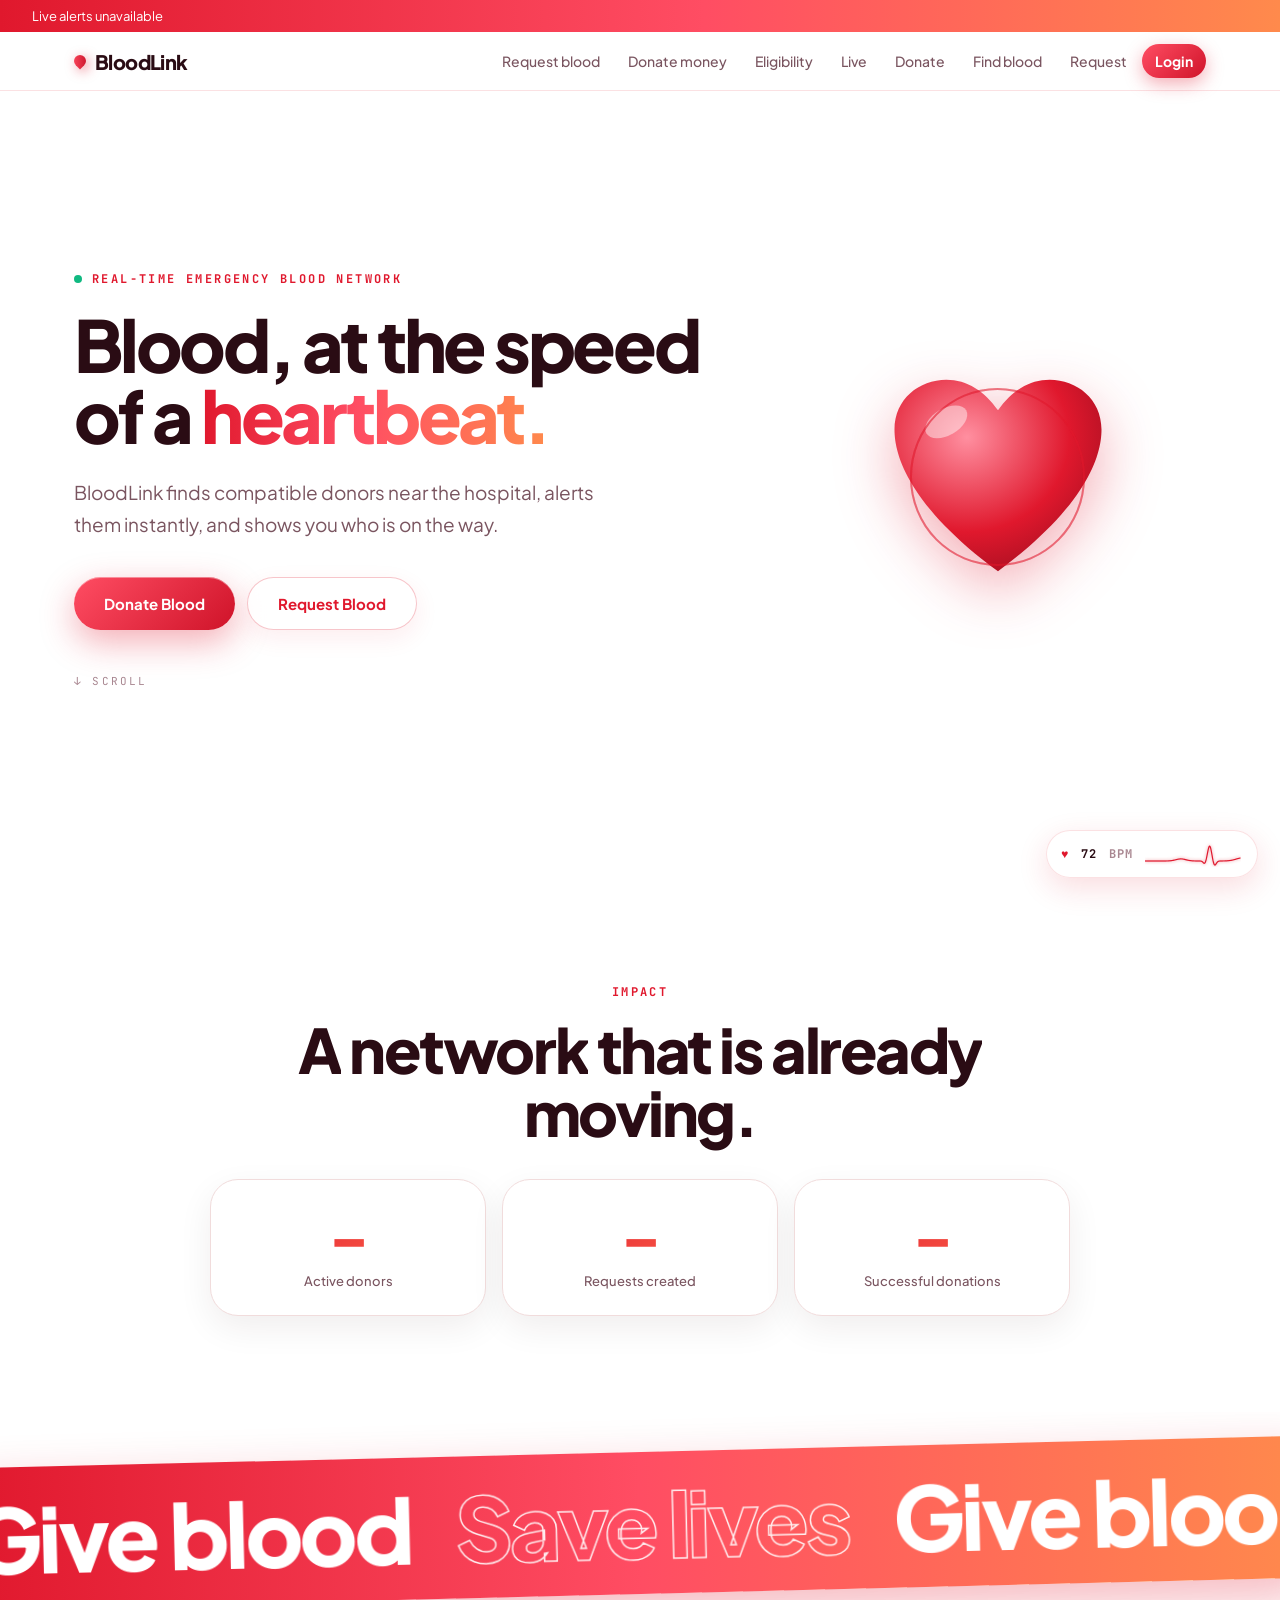
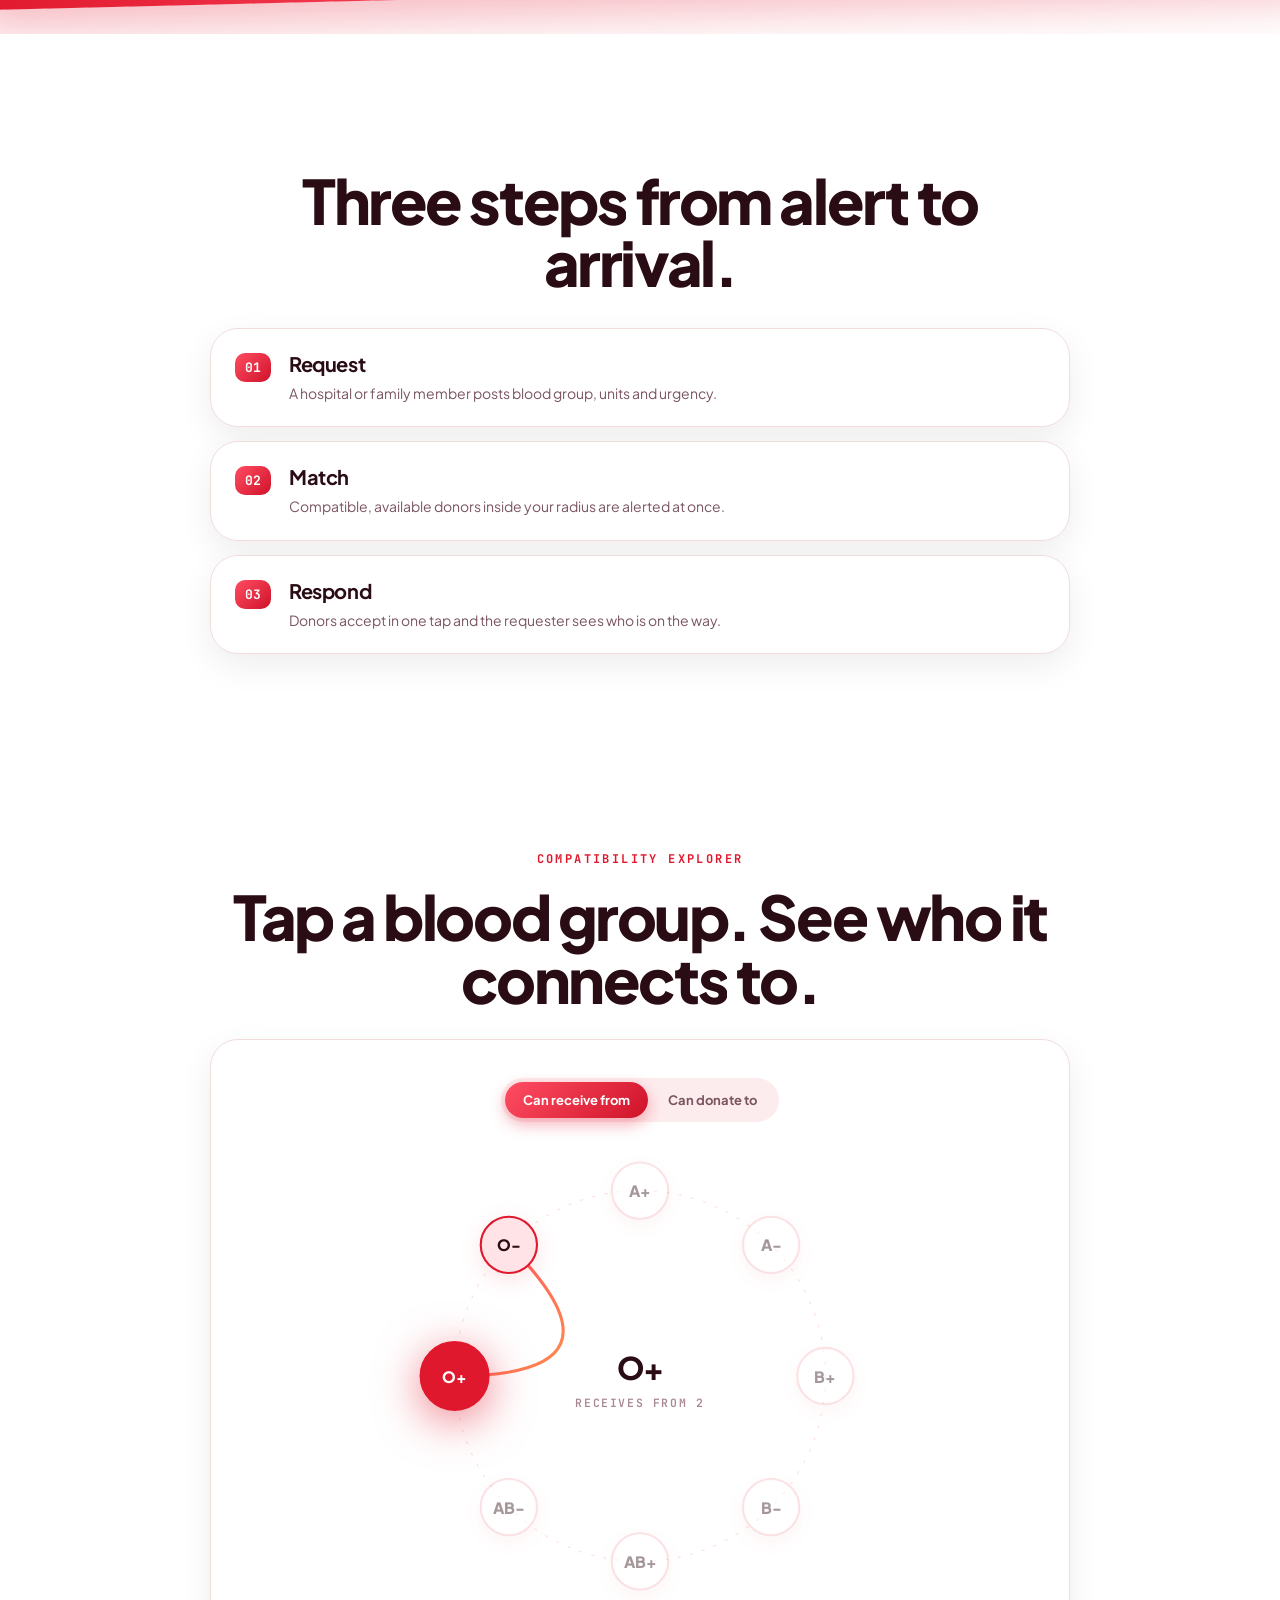
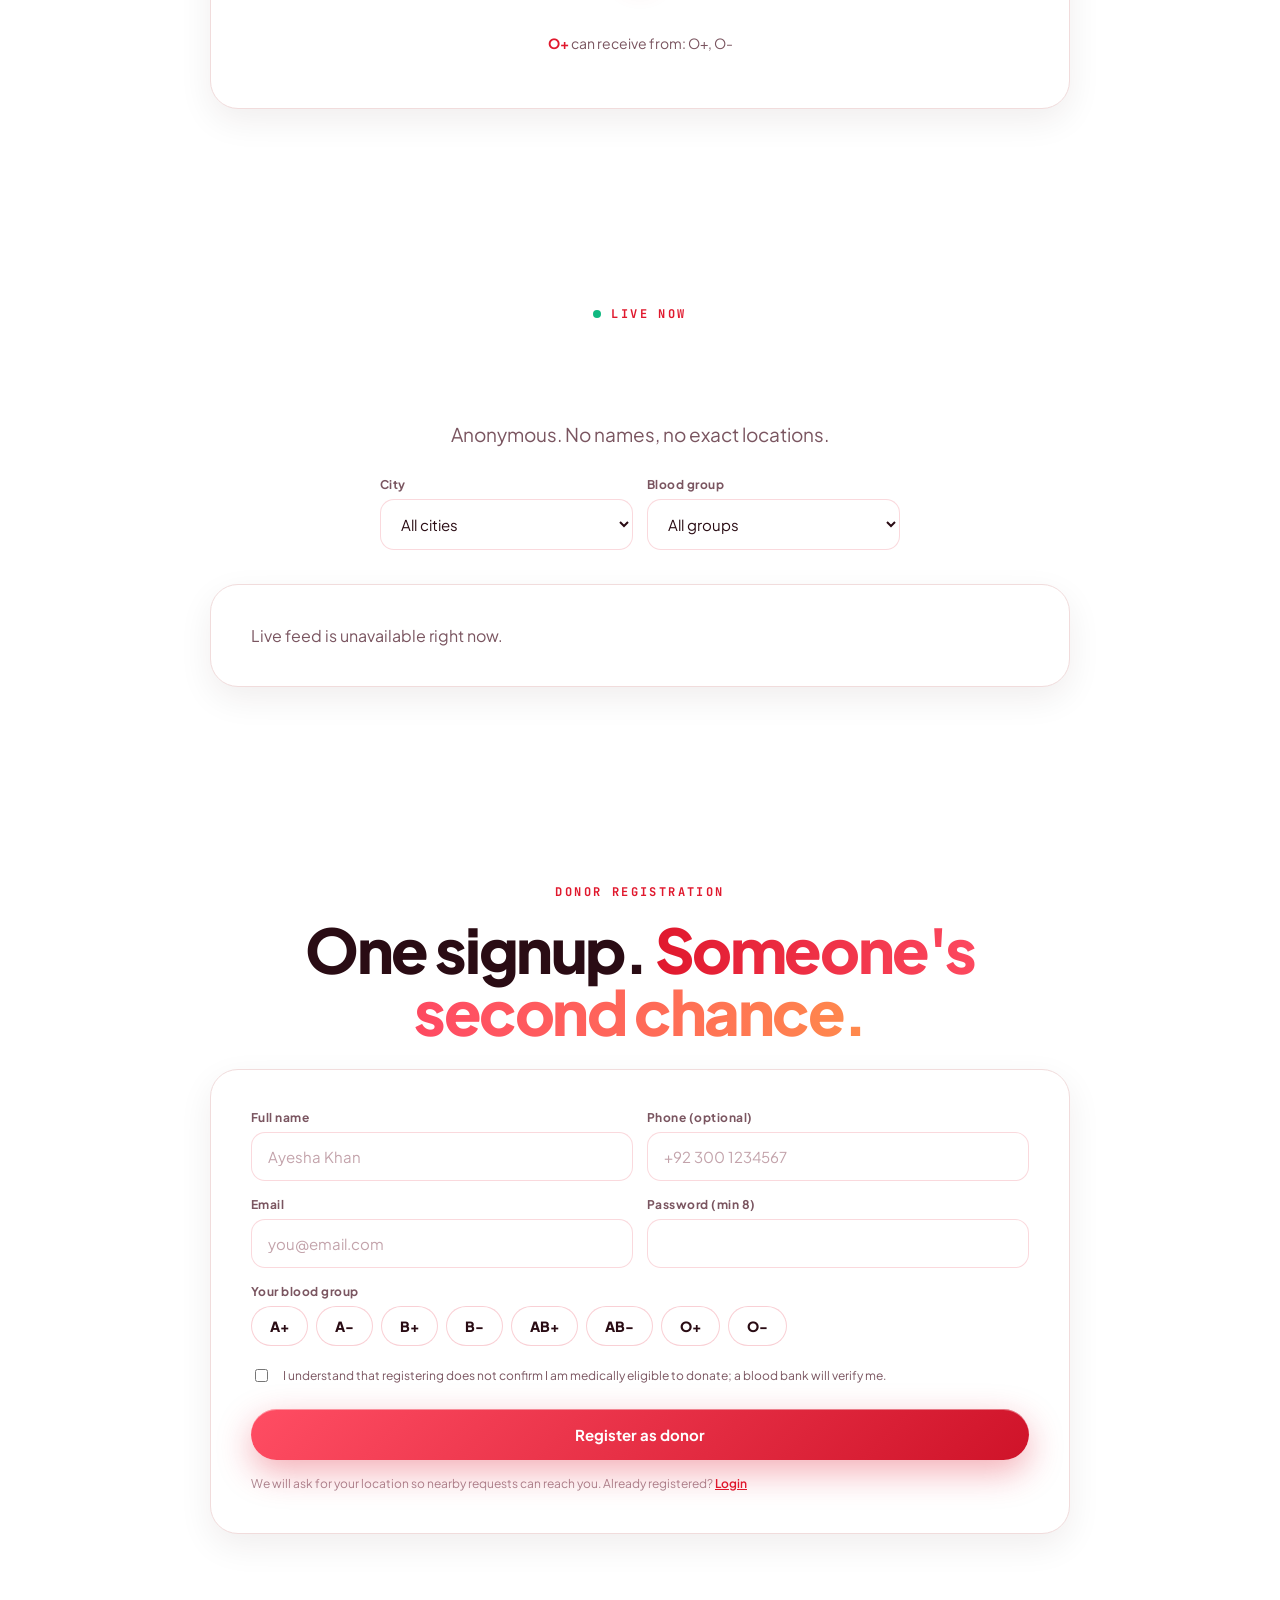
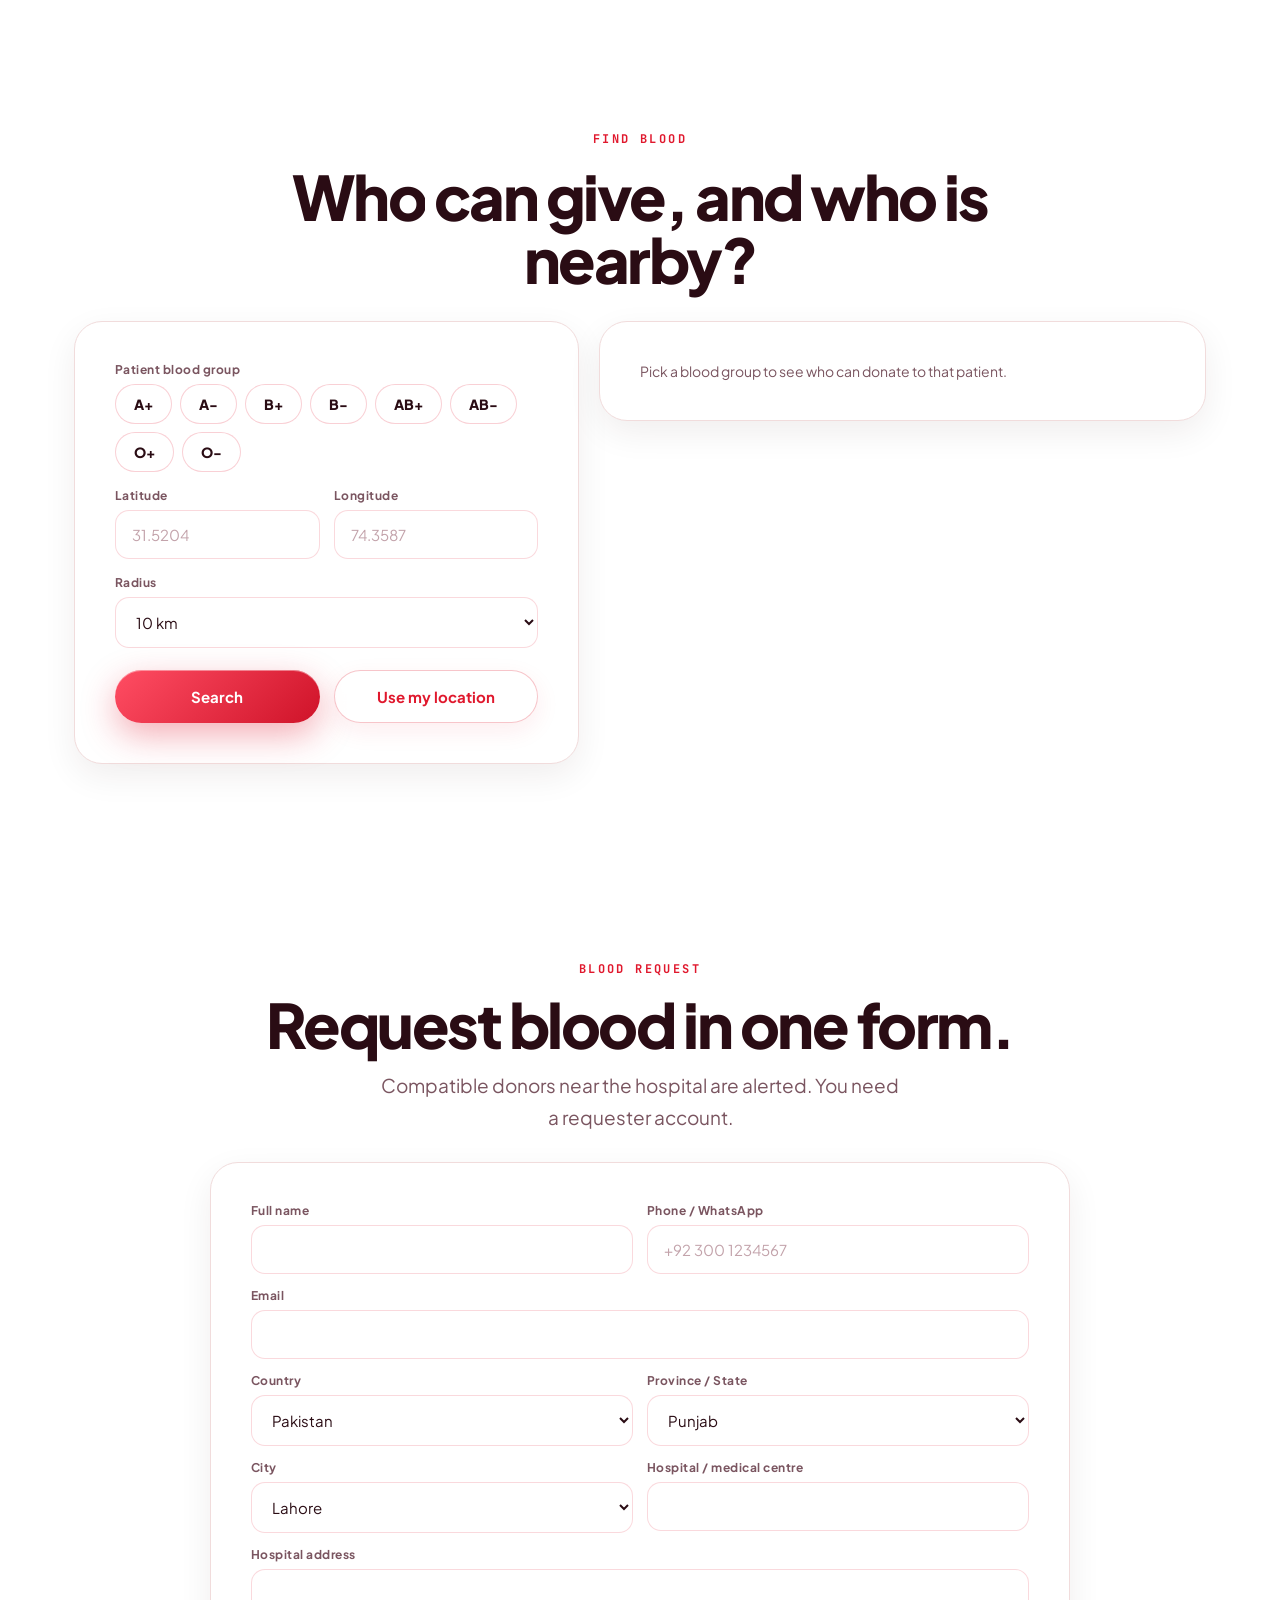
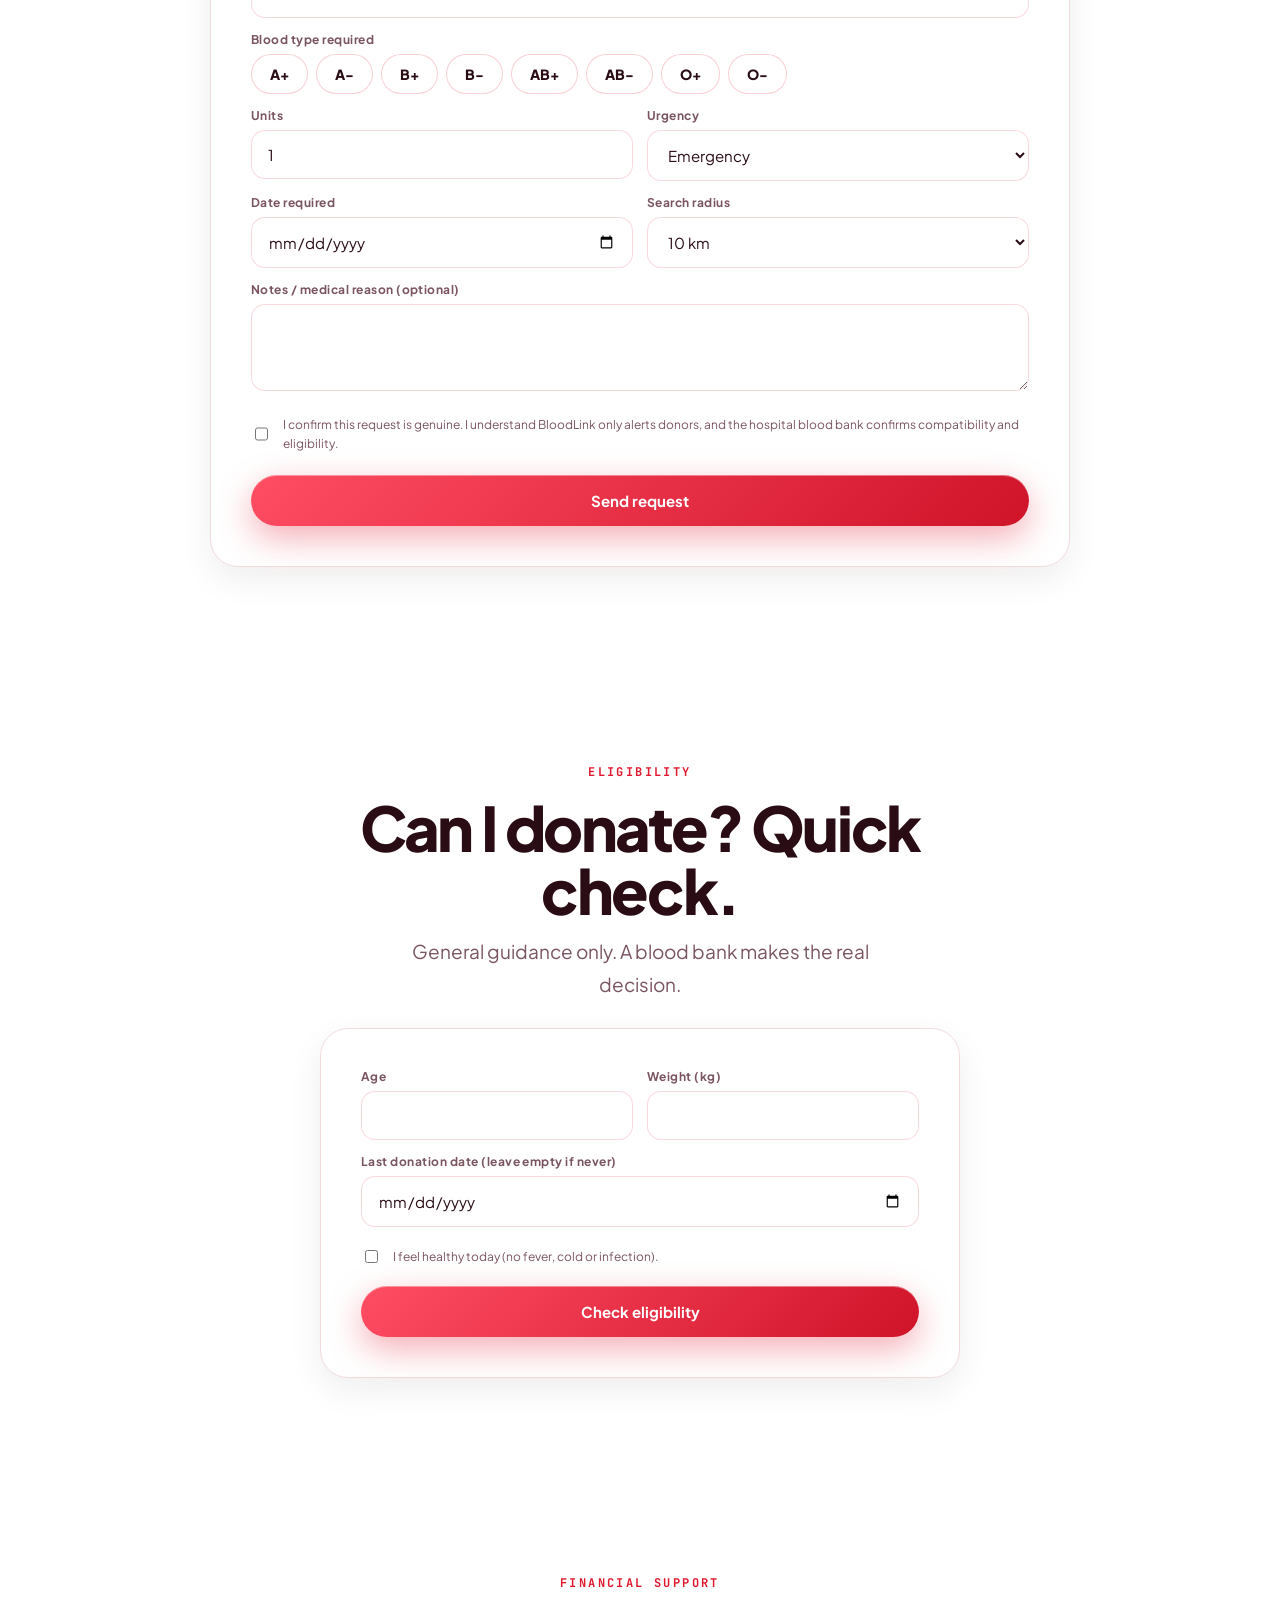
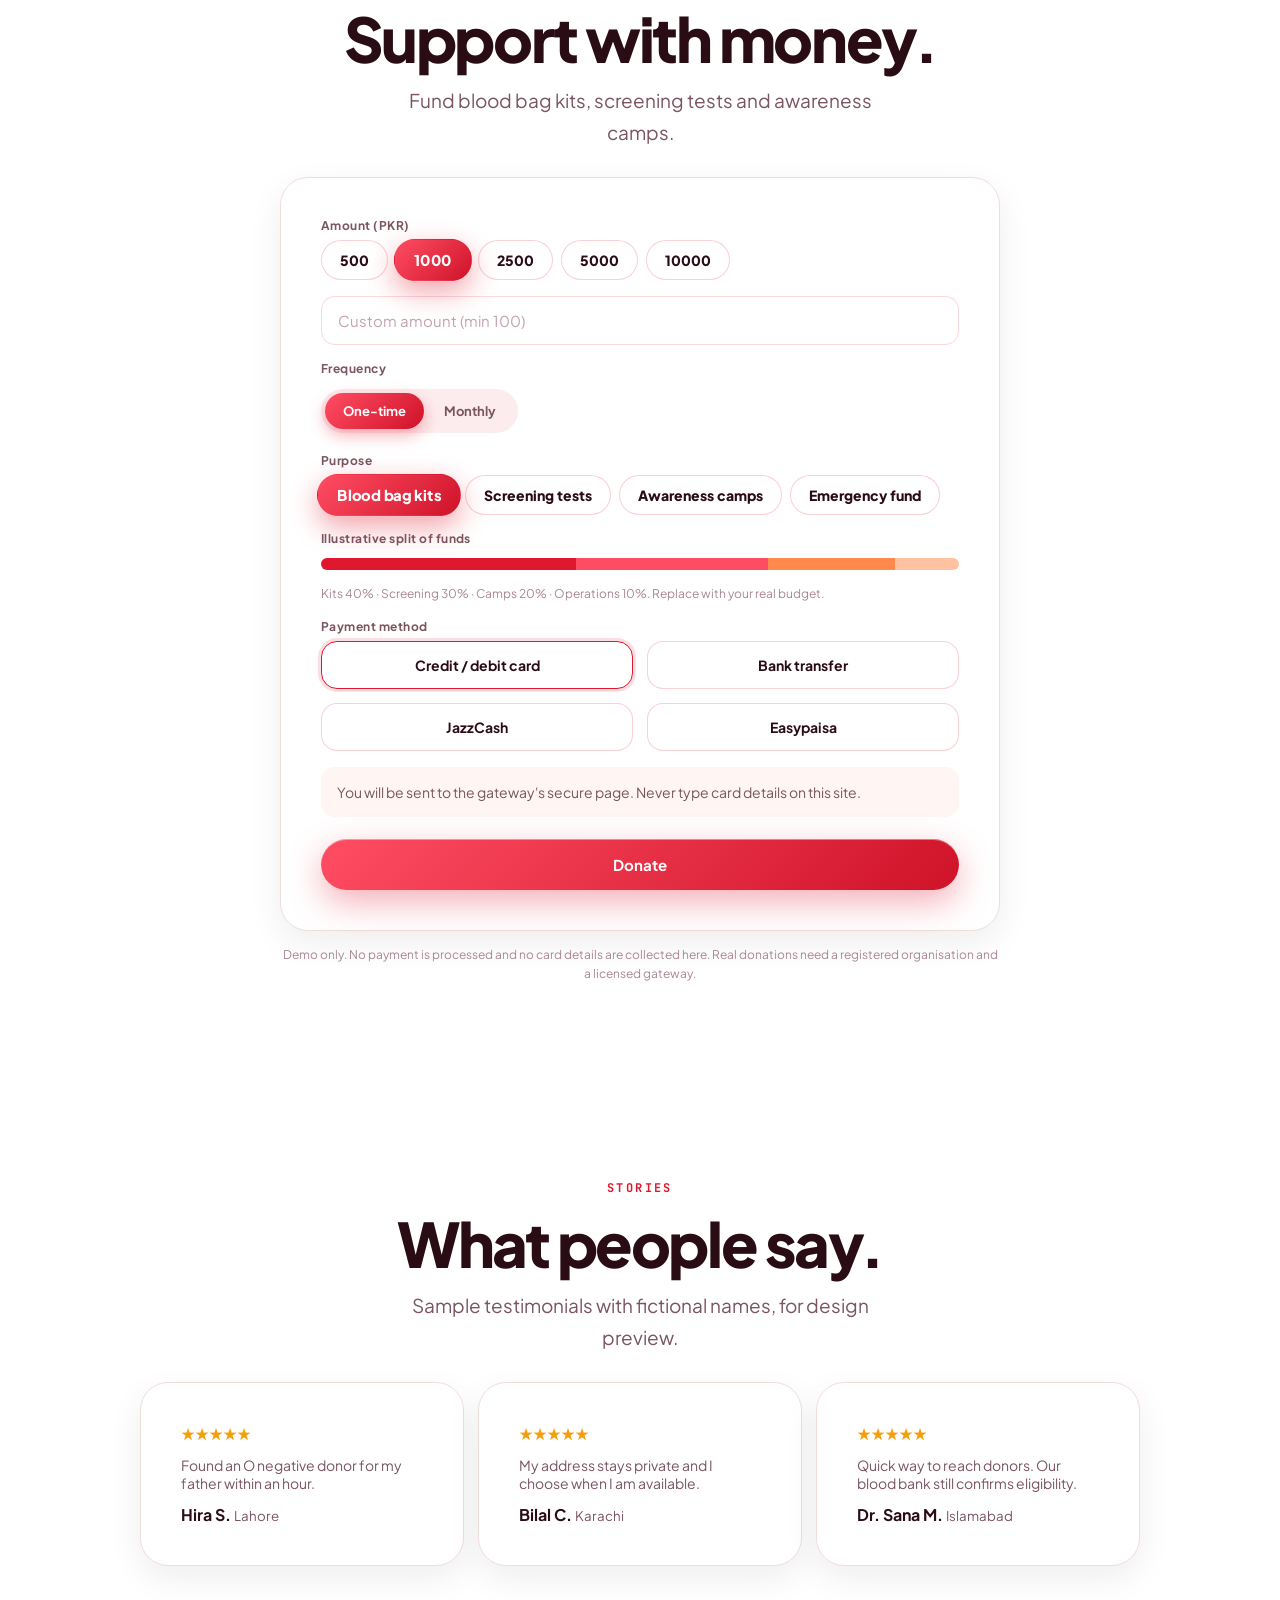
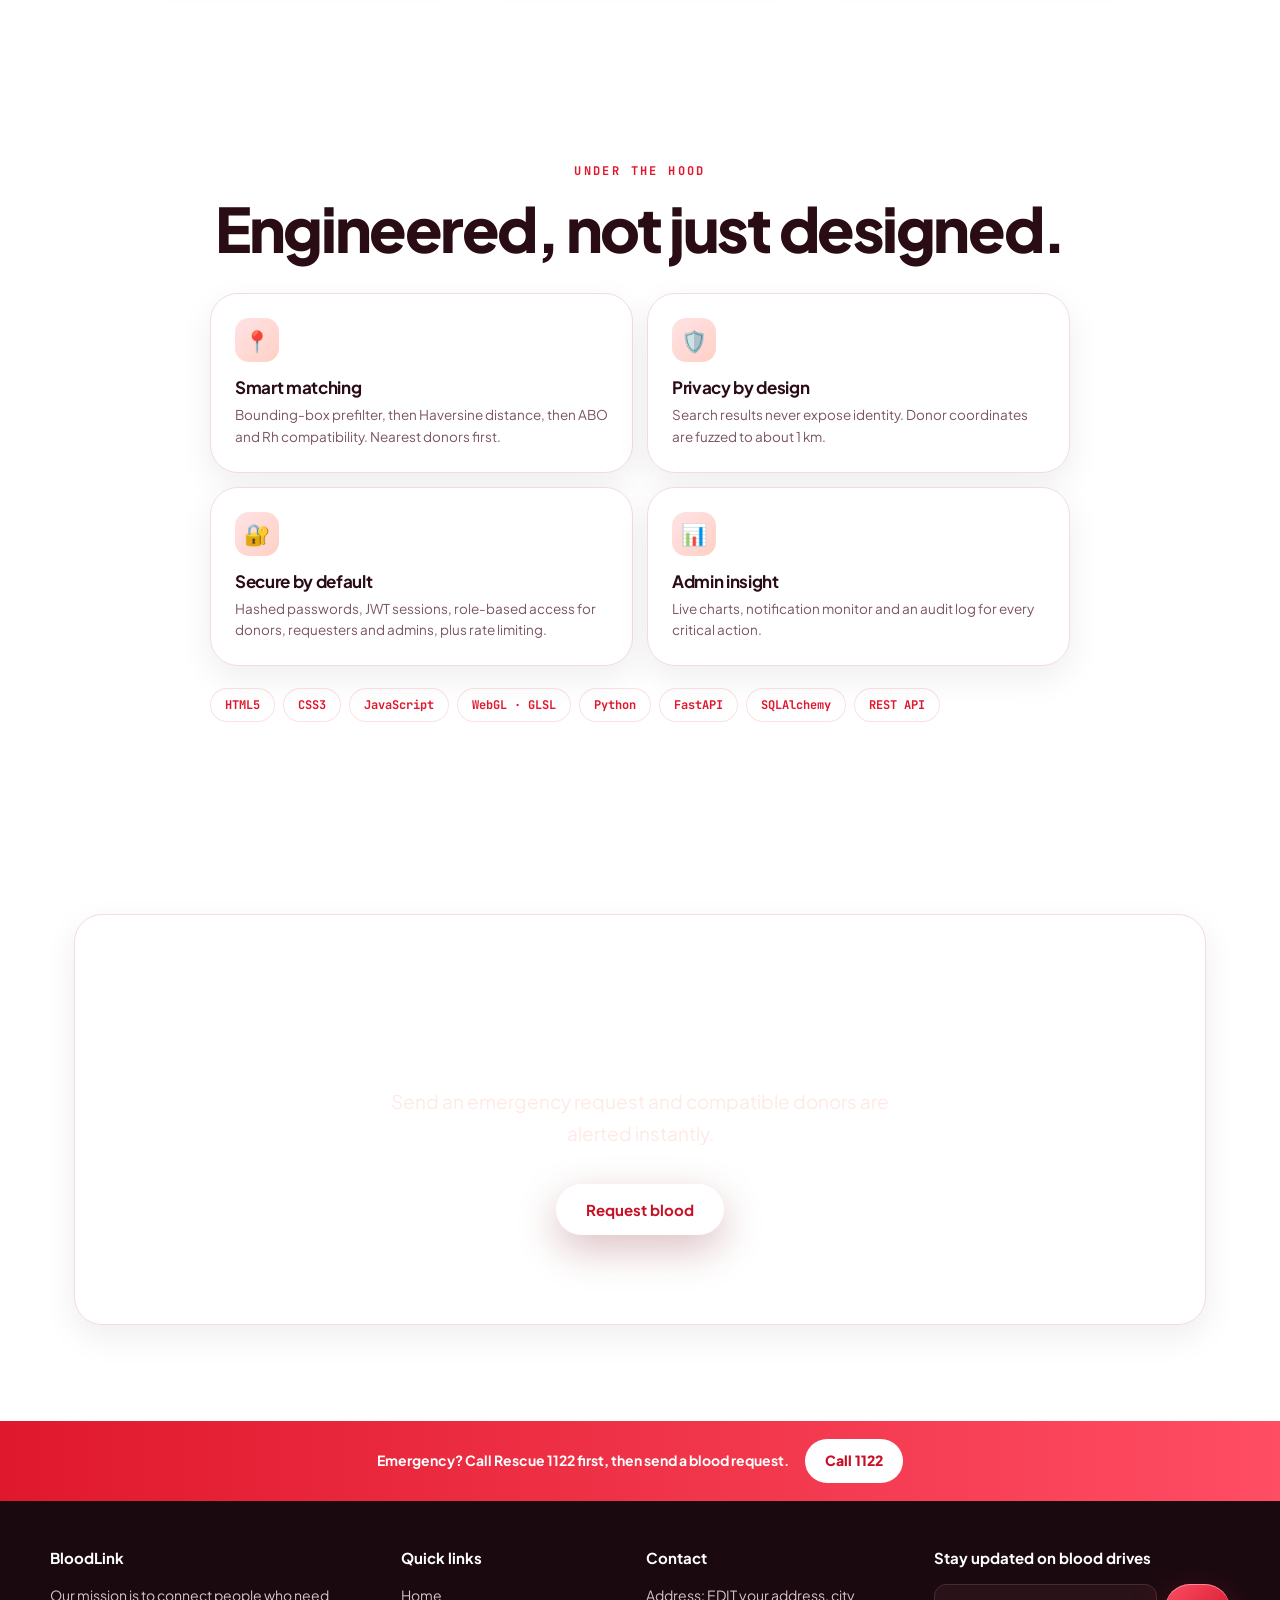
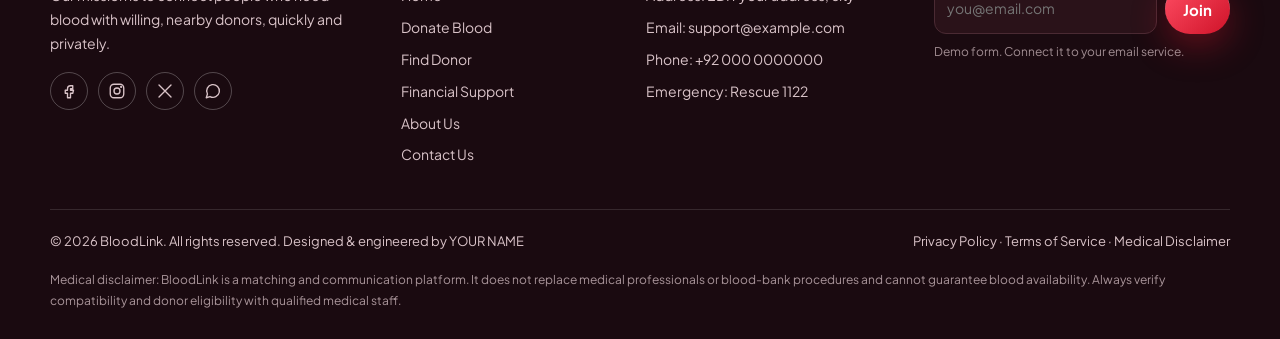
==== commit 600f06ab: "Update website" ====
--- a/frontend/index.html
+++ b/frontend/index.html
@@ -915,7 +915,7 @@
 const x=cv.getContext("2d"),RM=matchMedia("(prefers-reduced-motion:reduce)").matches;
 let W,H;const rs=()=>{const d=Math.min(devicePixelRatio||1,1.5);W=innerWidth;H=innerHeight;cv.width=W*d;cv.height=H*d;x.setTransform(d,0,0,d,0,0)};addEventListener("resize",rs);rs();
 const C=["255,77,99","255,138,76","255,110,150","224,24,45","255,170,120"];
-const HS=Array.from({length:innerWidth<860?14:30},(_,i)=>({x:Math.random()*W,y:Math.random()*H,s:7+Math.random()*20,v:8+Math.random()*22,w:Math.random()*6.28,a:.1+Math.random()*.22,c:C[i%5],o:i%4===0,p:Math.random()}));
+const HS=Array.from({length:0},(_,i)=>({x:Math.random()*W,y:Math.random()*H,s:7+Math.random()*20,v:8+Math.random()*22,w:Math.random()*6.28,a:.1+Math.random()*.22,c:C[i%5],o:i%4===0,p:Math.random()}));
 const heart=(X,Y,s)=>{x.beginPath();x.moveTo(X,Y+s*.35);x.bezierCurveTo(X-s*1.1,Y-s*.35,X-s*.55,Y-s,X,Y-s*.4);x.bezierCurveTo(X+s*.55,Y-s,X+s*1.1,Y-s*.35,X,Y+s*.35);x.closePath()};
 const bp=u=>Math.exp(-(((u-.1)/.06)**2))+.5*Math.exp(-(((u-.3)/.08)**2));
 let last=performance.now(),t=0;
@@ -926,4 +926,141 @@
 if(h.o){x.strokeStyle="rgba("+h.c+","+(h.a+.12)+")";x.lineWidth=1.5;x.stroke()}else{x.fillStyle="rgba("+h.c+","+h.a+")";x.fill()}}
 window.__hud&&__hud(t,bp((t%1.1)/1.1))})(last);
 })();
+</script>
+<style>
+:root{--bg:#fff}
+html,body{background:#fff!important}
+body::before,#hb,#gl,.grain{display:none!important}
+header.top{background:rgba(255,255,255,.94)}
+.glass{background:#fff!important;border:1px solid #f1dcdc!important;box-shadow:0 12px 34px rgba(42,12,20,.07)!important}
+#navr a[href="#how"],#navr a[href="#tech"],#navr a[href="#explorer"]{display:none}
+.rv2{opacity:0;transform:translateY(26px);transition:opacity .8s var(--ease),transform .8s var(--ease)}.rv2.in{opacity:1;transform:none}
+.fg{display:grid;grid-template-columns:1fr 1fr;gap:14px}.fg .full{grid-column:1/-1}
+.sg{display:grid;grid-template-columns:repeat(auto-fit,minmax(250px,1fr));gap:14px;margin-top:28px}
+.gw{padding:14px 16px;border:1px solid rgba(224,24,45,.2);border-radius:16px;background:#fff;cursor:pointer;font:700 14px "Plus Jakarta Sans";color:var(--ink);transition:.25s var(--ease)}
+.gw:hover{transform:translateY(-2px)}.gw.on{border-color:var(--red);box-shadow:0 0 0 3px rgba(224,24,45,.14)}
+.alloc{display:flex;height:12px;border-radius:99px;overflow:hidden;margin-top:12px}
+.msg{margin-top:16px;padding:14px 16px;border-radius:14px;background:#fff5f3;color:var(--mute);font-size:14px;line-height:1.6;text-align:left}
+.ft{background:#1a0a10;color:#d9c3c8;font-size:14px;line-height:1.7;padding:0 24px 28px;text-align:left}
+.ft a{color:#d9c3c8}.ft a:hover{color:#fff}
+.ft .hot{margin:0 -24px 44px;padding:18px 24px;background:linear-gradient(90deg,#e0182d,#ff4d63);color:#fff;display:flex;gap:16px;justify-content:center;align-items:center;flex-wrap:wrap;font-weight:700}
+.ft .hot a{background:#fff;color:#c70f25;padding:10px 20px;border-radius:99px;font-weight:800}
+.ft .cols{max-width:1180px;margin:auto;display:grid;grid-template-columns:1.5fr 1fr 1.2fr 1.4fr;gap:34px}
+.ft h4{color:#fff;margin:0 0 14px;font-size:15px}.ft ul{list-style:none;margin:0;padding:0}.ft li{margin-bottom:8px}
+.ft .soc{display:flex;gap:10px;margin-top:16px}.ft .soc a{width:38px;height:38px;border-radius:50%;border:1px solid rgba(255,255,255,.25);display:grid;place-items:center}.ft .soc svg{width:18px;height:18px;fill:none;stroke:currentColor;stroke-width:1.8;stroke-linecap:round;stroke-linejoin:round}
+.ft .nl{display:flex;gap:8px;margin-top:10px}.ft .nl input{flex:1;min-width:0;background:#2a1219;border:1px solid #4a2a33;color:#fff;padding:12px;border-radius:12px;font:inherit}
+.ft .bot{max-width:1180px;margin:34px auto 0;padding-top:20px;border-top:1px solid rgba(255,255,255,.12);display:flex;justify-content:space-between;gap:14px;flex-wrap:wrap;font-size:13px}
+@media(max-width:860px){.fg{grid-template-columns:1fr}.ft .cols{grid-template-columns:1fr 1fr}}@media(max-width:560px){.ft .cols{grid-template-columns:1fr}}
+</style>
+<script>
+(()=>{
+const PK={"Punjab":{"Lahore":[31.5204,74.3587],"Rawalpindi":[33.5651,73.0169],"Faisalabad":[31.4504,73.135],"Multan":[30.1575,71.5249]},"Sindh":{"Karachi":[24.8607,67.0011],"Hyderabad":[25.396,68.3578],"Sukkur":[27.7052,68.8574]},"Khyber Pakhtunkhwa":{"Peshawar":[34.0151,71.5249],"Abbottabad":[34.1688,73.2215],"Mardan":[34.1989,72.0231]},"Balochistan":{"Quetta":[30.1798,66.975],"Gwadar":[25.1216,62.3254]},"Islamabad Capital Territory":{"Islamabad":[33.6844,73.0479]},"Gilgit-Baltistan":{"Gilgit":[35.9208,74.308]},"Azad Kashmir":{"Muzaffarabad":[34.37,73.4711]}};
+const CITY=Object.values(PK).flatMap(p=>Object.keys(p)),opt=a=>a.map(x=>`<option>${x}</option>`).join("");
+const authed=()=>!!localStorage.getItem("bl_token");
+/* hero CTAs + stat labels */
+const hb=document.querySelectorAll(".hero .btn");if(hb[1]){hb[0].textContent="Donate Blood";hb[1].textContent="Request Blood";hb[1].setAttribute("href","#request")}
+const sl={"Registered donors":"Active donors","Blood requests":"Requests created","Fulfilled":"Successful donations"};
+document.querySelectorAll(".stat span").forEach(s=>{if(sl[s.textContent])s.textContent=sl[s.textContent]});
+$("#navr").insertAdjacentHTML("afterbegin",'<a href="#request">Request blood</a><a href="#fund">Donate money</a><a href="#eligibility">Eligibility</a>');
+
+/* live feed with filters */
+$("#feed").style.display="none";
+$("#feed").insertAdjacentHTML("beforebegin",`<div class="fg" style="max-width:520px;margin:26px auto 0;text-align:left"><div><label class="l" for="ffc">City</label><select class="fld" id="ffc"><option value="">All cities</option>${opt(CITY)}</select></div><div><label class="l" for="ffg">Blood group</label><select class="fld" id="ffg"><option value="">All groups</option>${opt(BG)}</select></div></div><div id="feed2" class="feed" aria-live="polite"><div class="skel"></div><div class="skel"></div></div>`);
+let FD=[];const cityOf=h=>CITY.find(c=>h.toLowerCase().includes(c.toLowerCase()))||(/aga khan|liaquat|jinnah|civil|dow|indus|ziauddin|south city/i.test(h)?"Karachi":"");
+function drawFeed(){const c=$("#ffc").value,g=$("#ffg").value,l=FD.filter(r=>(!c||cityOf(r.hospital)===c)&&(!g||r.blood_group===g));
+$("#feed2").innerHTML=l.length?l.map(r=>`<div class="glass fc tilt3d"><div class="bg-tag lvl-${esc(r.level)}">${esc(r.blood_group)}</div><div style="min-width:0"><h3>${esc(r.hospital)}</h3><small>${+r.units} unit(s) · ${esc(r.level)} · ${+r.matched} matched</small>${localStorage.bl_role==="donor"?`<br><a href="respond.html?request=${+r.id}">I can help</a>`:""}</div></div>`).join(""):'<div class="glass card" style="grid-column:1/-1;color:var(--mute)">No requests match these filters. Clear them or <a class="lnk" href="#request">create a request</a>.</div>'}
+$("#ffc").onchange=drawFeed;$("#ffg").onchange=drawFeed;
+api("/api/statistics/feed").then(j=>{FD=j.data||[];drawFeed()}).catch(()=>{$("#feed2").innerHTML='<div class="glass card" style="grid-column:1/-1;color:var(--mute)">Live feed is unavailable right now.</div>'});
+
+/* new sections */
+const hd=(e,t,s)=>`<p class="eyebrow rv2">${e}</p><h2 class="h-lg rv2" style="margin-top:16px">${t}</h2><p class="lead rv2" style="margin:14px auto 0">${s}</p>`;
+$("#search").insertAdjacentHTML("afterend",`
+<section id="request" class="sec"><div class="wrap"><div class="col">${hd("Blood request","Request blood in one form.","Compatible donors near the hospital are alerted. You need a requester account.")}
+<form id="rq" class="glass card rv2" novalidate style="margin-top:28px"><div class="fg">
+<div><label class="l" for="qn">Full name</label><input class="fld" id="qn" required minlength="2" maxlength="100" autocomplete="name"></div>
+<div><label class="l" for="qp">Phone / WhatsApp</label><input class="fld" id="qp" type="tel" required pattern="\\+?[0-9 \\-]{7,20}" placeholder="+92 300 1234567"></div>
+<div class="full"><label class="l" for="qe">Email</label><input class="fld" id="qe" type="email" required autocomplete="email"></div>
+<div><label class="l" for="qco">Country</label><select class="fld" id="qco"><option>Pakistan</option></select></div>
+<div><label class="l" for="qpr">Province / State</label><select class="fld" id="qpr">${opt(Object.keys(PK))}</select></div>
+<div><label class="l" for="qct">City</label><select class="fld" id="qct"></select></div>
+<div><label class="l" for="qh">Hospital / medical centre</label><input class="fld" id="qh" required minlength="2" maxlength="120"></div>
+<div class="full"><label class="l" for="qa">Hospital address</label><input class="fld" id="qa" required maxlength="200"></div>
+<div class="full"><span class="l" id="qbl">Blood type required</span><div id="qbg" class="chips" role="radiogroup" aria-labelledby="qbl"></div></div>
+<div><label class="l" for="qu">Units</label><input class="fld" id="qu" type="number" min="1" max="10" value="1" required></div>
+<div><label class="l" for="qur">Urgency</label><select class="fld" id="qur"><option>Emergency</option><option>High</option><option>Normal</option></select></div>
+<div><label class="l" for="qd">Date required</label><input class="fld" id="qd" type="date" required></div>
+<div><label class="l" for="qr">Search radius</label><select class="fld" id="qr"><option value="5">5 km</option><option value="10" selected>10 km</option><option value="20">20 km</option><option value="50">50 km</option></select></div>
+<div class="full"><label class="l" for="qno">Notes / medical reason (optional)</label><textarea class="fld" id="qno" rows="3" maxlength="400"></textarea></div></div>
+<label class="chk"><input type="checkbox" id="qc"><span>I confirm this request is genuine. I understand BloodLink only alerts donors, and the hospital blood bank confirms compatibility and eligibility.</span></label>
+<button class="btn" style="width:100%;margin-top:22px">Send request</button><div id="qm" class="msg hidden" aria-live="polite"></div></form></div></div></section>
+
+<section id="eligibility" class="sec"><div class="wrap"><div class="col" style="max-width:640px!important">${hd("Eligibility","Can I donate? Quick check.","General guidance only. A blood bank makes the real decision.")}
+<form id="el" class="glass card rv2" style="margin-top:28px"><div class="fg"><div><label class="l" for="ea">Age</label><input class="fld" id="ea" type="number" min="1" max="120" required></div><div><label class="l" for="ew">Weight (kg)</label><input class="fld" id="ew" type="number" min="20" max="250" required></div>
+<div class="full"><label class="l" for="ed">Last donation date (leave empty if never)</label><input class="fld" id="ed" type="date"></div></div>
+<label class="chk"><input type="checkbox" id="eh"><span>I feel healthy today (no fever, cold or infection).</span></label>
+<button class="btn" style="width:100%;margin-top:20px">Check eligibility</button><div id="er" class="msg hidden" aria-live="polite"></div></form></div></div></section>
+
+<section id="fund" class="sec"><div class="wrap"><div class="col" style="max-width:720px!important">${hd("Financial support","Support with money.","Fund blood bag kits, screening tests and awareness camps.")}
+<form id="fd" class="glass card rv2" style="margin-top:28px"><span class="l">Amount (PKR)</span><div id="fam" class="chips"></div>
+<input class="fld mt" id="fcu" type="number" min="100" placeholder="Custom amount (min 100)" aria-label="Custom amount">
+<div class="mt"><span class="l">Frequency</span><div class="seg" role="group" aria-label="Frequency"><button type="button" aria-pressed="true" data-f="One-time">One-time</button><button type="button" aria-pressed="false" data-f="Monthly">Monthly</button></div></div>
+<div class="mt"><span class="l">Purpose</span><div id="fpu" class="chips"></div></div>
+<div class="mt"><span class="l">Illustrative split of funds</span><div class="alloc" role="img" aria-label="40 percent blood bag kits, 30 percent screening, 20 percent camps, 10 percent operations"><i style="width:40%;background:#e0182d"></i><i style="width:30%;background:#ff4d63"></i><i style="width:20%;background:#ff8a4c"></i><i style="width:10%;background:#ffc2a1"></i></div><p class="hint">Kits 40% · Screening 30% · Camps 20% · Operations 10%. Replace with your real budget.</p></div>
+<div class="mt"><span class="l">Payment method</span><div class="sg" id="fgw" style="margin-top:6px"></div><div id="fgi" class="msg"></div></div>
+<button class="btn" style="width:100%;margin-top:22px">Donate</button><div id="fok" class="msg hidden" aria-live="polite"></div></form>
+<p class="hint">Demo only. No payment is processed and no card details are collected here. Real donations need a registered organisation and a licensed gateway.</p></div></div></section>
+
+<section id="voices" class="sec"><div class="wrap"><div class="col" style="max-width:1000px!important">${hd("Stories","What people say.","Sample testimonials with fictional names, for design preview.")}
+<div class="sg">${[["Hira S.","Lahore","Found an O negative donor for my father within an hour."],["Bilal C.","Karachi","My address stays private and I choose when I am available."],["Dr. Sana M.","Islamabad","Quick way to reach donors. Our blood bank still confirms eligibility."]].map(t=>`<div class="glass card rv2" style="text-align:left"><div style="color:#f59e0b">★★★★★</div><p style="margin:12px 0;color:var(--mute);font-size:14px">${t[2]}</p><b style="color:var(--ink)">${t[0]}</b> <small>${t[1]}</small></div>`).join("")}</div></div></div></section>`);
+
+/* request form */
+const fillC=()=>{$("#qct").innerHTML=opt(Object.keys(PK[$("#qpr").value]))};$("#qpr").onchange=fillC;fillC();
+function pick(el,items,cb){el.innerHTML=items.map(g=>`<button type="button" class="chip" role="radio" aria-checked="false" data-g="${g}">${g}</button>`).join("");
+el.onclick=e=>{const b=e.target.closest(".chip");if(!b)return;el.querySelectorAll(".chip").forEach(c=>c.setAttribute("aria-checked",String(c===b)));el.dataset.v=b.dataset.g;cb&&cb(b.dataset.g)}}
+pick($("#qbg"),BG);
+$("#rq").addEventListener("submit",async e=>{e.preventDefault();const m=$("#qm"),f=e.target;m.classList.remove("hidden");
+if(!f.checkValidity())return f.reportValidity();
+if(!$("#qbg").dataset.v)return toast("Pick the blood type needed","error");
+if(!$("#qc").checked)return toast("Please confirm the request is genuine","error");
+if(!authed()||!["requester","admin"].includes(localStorage.bl_role)){m.innerHTML='Please <a class="lnk" href="login.html?next=index.html">log in</a> or <a class="lnk" href="register.html">register</a> with a requester account to send this request.';return}
+const [la,ln]=PK[$("#qpr").value][$("#qct").value],v=i=>$("#"+i).value.trim();
+const desc=[`Requester: ${v("qn")}`,`Phone: ${v("qp")}`,`Email: ${v("qe")}`,`Needed by: ${v("qd")}`,`Address: ${v("qa")}`,v("qno")&&`Notes: ${v("qno")}`].filter(Boolean).join("\n").slice(0,1000);
+try{const j=await api("/api/requests",{method:"POST",body:{blood_group:$("#qbg").dataset.v,units_required:+v("qu"),latitude:la,longitude:ln,hospital_name:`${v("qh")}, ${$("#qct").value}`.slice(0,200),emergency_level:{Emergency:"critical",High:"urgent",Normal:"normal"}[v("qur")],description:desc,radius_km:+v("qr")}});
+m.innerHTML=`<b>Request #${+j.data.id} created.</b> ${esc(j.message)} Matched donors: <b>${+j.data.matched_donors}</b>. <a class="lnk" href="dashboard.html">Track status</a>`;toast("Request sent","success")}catch(err){m.textContent=err.message;toast(err.message,"error")}});
+
+/* eligibility */
+$("#el").addEventListener("submit",e=>{e.preventDefault();const age=+$("#ea").value,w=+$("#ew").value,d=$("#ed").value,r=[];
+if(age<18||age>65)r.push("Age should usually be between 18 and 65.");if(w<50)r.push("Weight should be at least 50 kg.");
+if(d){const days=(Date.now()-new Date(d))/864e5;if(days<90)r.push(`Wait about ${Math.ceil(90-days)} more days since your last donation.`)}
+if(!$("#eh").checked)r.push("You should feel healthy today.");
+const o=$("#er");o.classList.remove("hidden");o.innerHTML=r.length?`<b>Not yet.</b><ul style="margin:8px 0 0;padding-left:18px">${r.map(x=>`<li>${x}</li>`).join("")}</ul>Please ask a blood bank or doctor.`:'<b style="color:#0f9f6e">You may be able to donate.</b> A blood bank will confirm with a proper health screening.'});
+
+/* financial donation (demo) */
+let amt=1000,freq="One-time",pur="Blood bag kits",gw="Credit / debit card";
+pick($("#fam"),["500","1000","2500","5000","10000"],v=>{amt=+v;$("#fcu").value=""});$("#fam").querySelector('[data-g="1000"]').click();
+$("#fcu").oninput=e=>{if(e.target.value){amt=+e.target.value;$("#fam").querySelectorAll(".chip").forEach(c=>c.setAttribute("aria-checked","false"))}};
+pick($("#fpu"),["Blood bag kits","Screening tests","Awareness camps","Emergency fund"],v=>pur=v);$("#fpu").querySelector(".chip").click();
+document.querySelectorAll("#fd .seg button").forEach(b=>b.onclick=()=>{freq=b.dataset.f;document.querySelectorAll("#fd .seg button").forEach(x=>x.setAttribute("aria-pressed",String(x===b)))});
+const GW={"Credit / debit card":"You will be sent to the gateway's secure page. Never type card details on this site.","Bank transfer":"Account title and IBAN: EDIT these with your organisation's details.","JazzCash":"Merchant number: EDIT with your JazzCash merchant details.","Easypaisa":"Merchant number: EDIT with your Easypaisa merchant details."};
+$("#fgw").innerHTML=Object.keys(GW).map((k,i)=>`<button type="button" class="gw${i?"":" on"}">${k}</button>`).join("");$("#fgi").textContent=GW[gw];
+$("#fgw").onclick=e=>{const b=e.target.closest(".gw");if(!b)return;gw=b.textContent;$("#fgw").querySelectorAll(".gw").forEach(x=>x.classList.toggle("on",x===b));$("#fgi").textContent=GW[gw]};
+$("#fd").addEventListener("submit",e=>{e.preventDefault();if(!(amt>=100))return toast("Enter at least PKR 100","error");
+const o=$("#fok");o.classList.remove("hidden");o.innerHTML=`<b>Thank you!</b> Summary: PKR ${amt.toLocaleString("en-PK")} · ${freq} · ${esc(pur)} · ${esc(gw)}.<br>Demo only: no payment was taken.`;toast("Demo donation recorded locally","success")});
+
+/* footer */
+const sv=p=>`<svg viewBox="0 0 24 24" aria-hidden="true">${p}</svg>`;
+document.querySelector("footer").outerHTML=`<footer class="ft"><div class="hot"><span>Emergency? Call Rescue 1122 first, then send a blood request.</span><a href="tel:1122">Call 1122</a></div>
+<div class="cols"><div id="about-us"><h4>BloodLink</h4><p>Our mission is to connect people who need blood with willing, nearby donors, quickly and privately.</p>
+<div class="soc"><a href="#" aria-label="Facebook">${sv('<path d="M14 9h3V5h-3a4 4 0 0 0-4 4v2H7v4h3v6h4v-6h3l1-4h-4V9z"/>')}</a><a href="#" aria-label="Instagram">${sv('<rect x="3" y="3" width="18" height="18" rx="5"/><circle cx="12" cy="12" r="4"/><circle cx="17.5" cy="6.5" r=".6"/>')}</a><a href="#" aria-label="X">${sv('<path d="M4 4l16 16M20 4L4 20"/>')}</a><a href="#" aria-label="WhatsApp">${sv('<path d="M3 21l1.6-5A8.5 8.5 0 1 1 8 19.4z"/>')}</a></div></div>
+<div><h4>Quick links</h4><ul><li><a href="#home">Home</a></li><li><a href="#register">Donate Blood</a></li><li><a href="#search">Find Donor</a></li><li><a href="#fund">Financial Support</a></li><li><a href="#about-us">About Us</a></li><li><a href="#contact">Contact Us</a></li></ul></div>
+<div id="contact"><h4>Contact</h4><ul><li>Address: EDIT your address, city</li><li>Email: <a href="mailto:support@example.com">support@example.com</a></li><li>Phone: <a href="tel:+920000000000">+92 000 0000000</a></li><li>Emergency: <a href="tel:1122">Rescue 1122</a></li></ul></div>
+<div><h4>Stay updated on blood drives</h4><form id="nlf" class="nl"><input id="nle" type="email" required placeholder="you@email.com" aria-label="Email for newsletter"><button class="btn" style="padding:12px 18px">Join</button></form><p style="font-size:12px;margin-top:8px;opacity:.7">Demo form. Connect it to your email service.</p></div></div>
+<div class="bot"><span>© ${new Date().getFullYear()} BloodLink. All rights reserved. Designed &amp; engineered by YOUR NAME</span><span><a href="#">Privacy Policy</a> · <a href="#">Terms of Service</a> · <a href="#medical">Medical Disclaimer</a></span></div>
+<p id="medical" style="max-width:1180px;margin:18px auto 0;font-size:12px;opacity:.75">Medical disclaimer: BloodLink is a matching and communication platform. It does not replace medical professionals or blood-bank procedures and cannot guarantee blood availability. Always verify compatibility and donor eligibility with qualified medical staff.</p></footer>`;
+$("#nlf").addEventListener("submit",e=>{e.preventDefault();e.target.reset();toast("Thanks! (demo form, not saved)","success")});
+
+/* reveal for new sections */
+const io=new IntersectionObserver(es=>es.forEach(x=>{if(x.isIntersecting){x.target.classList.add("in");io.unobserve(x.target)}}),{threshold:.12});
+document.querySelectorAll(".rv2").forEach(el=>io.observe(el));
+})();
 </script>
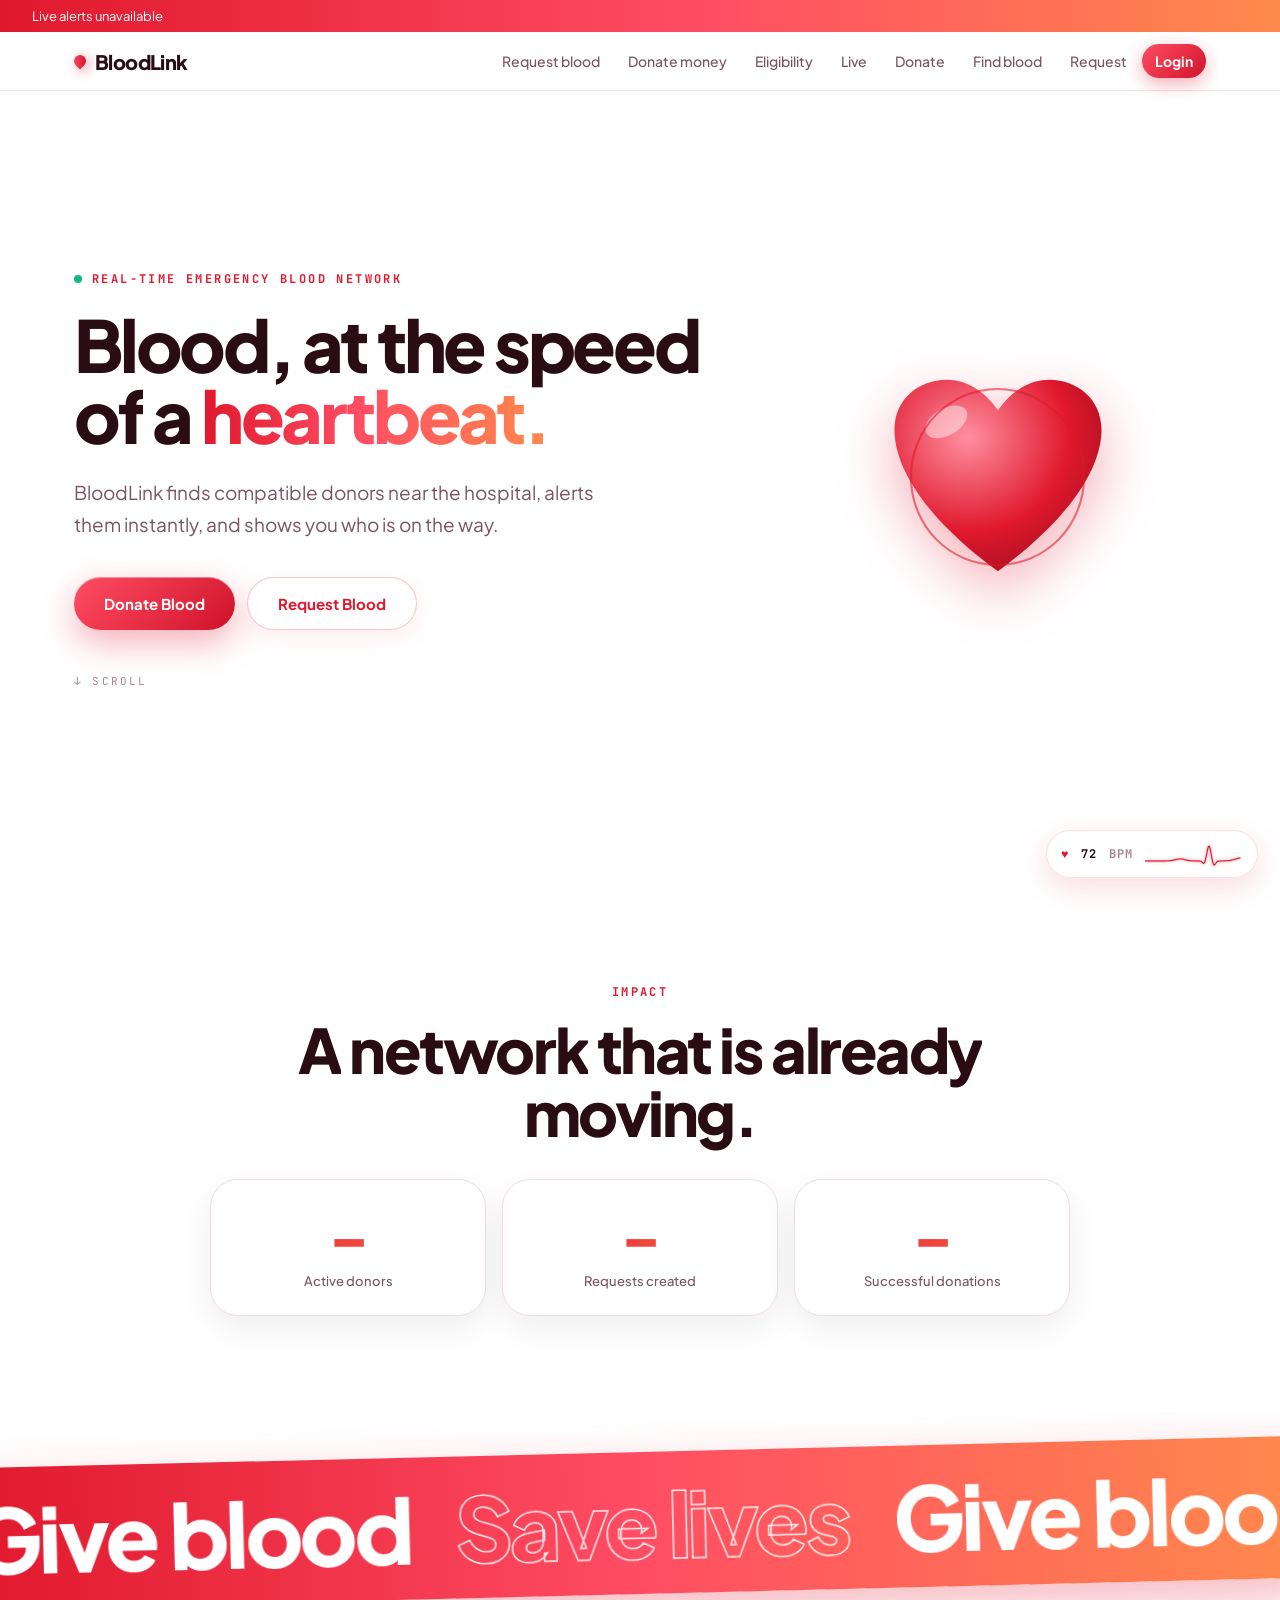
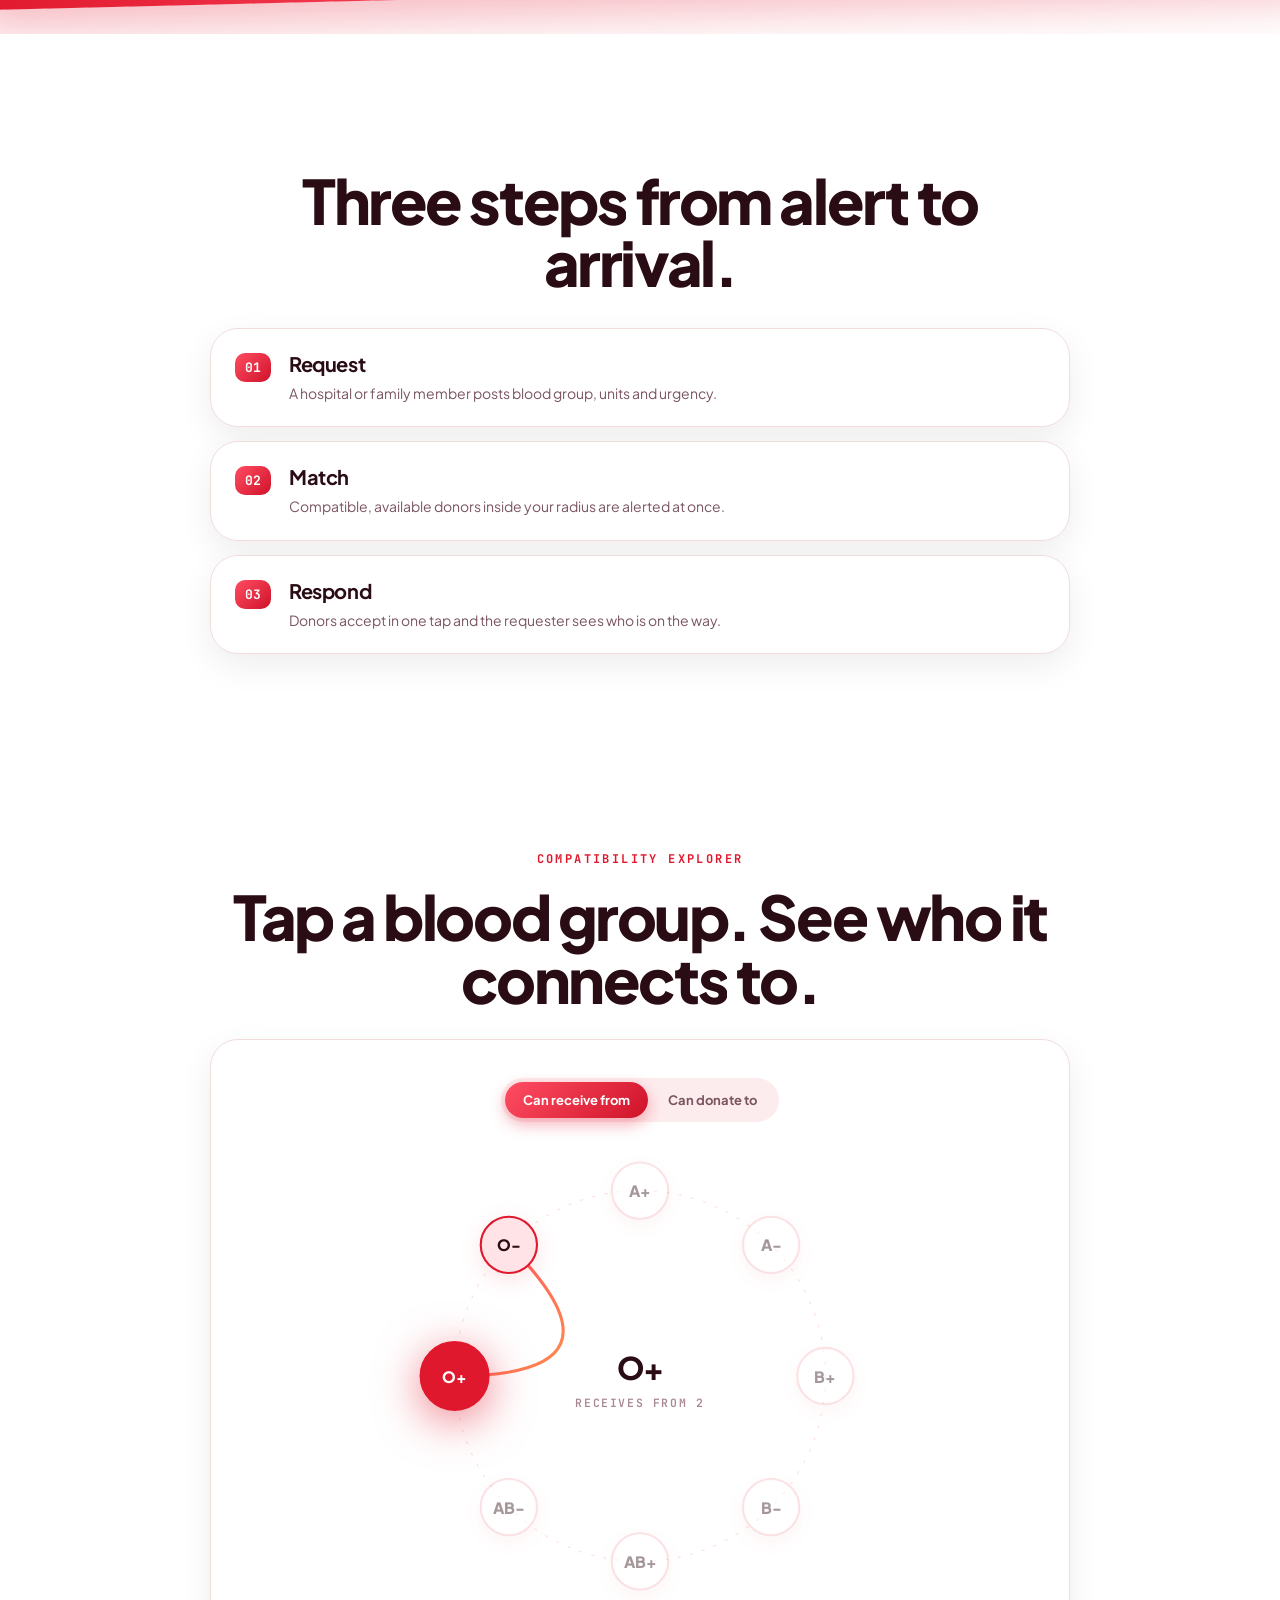
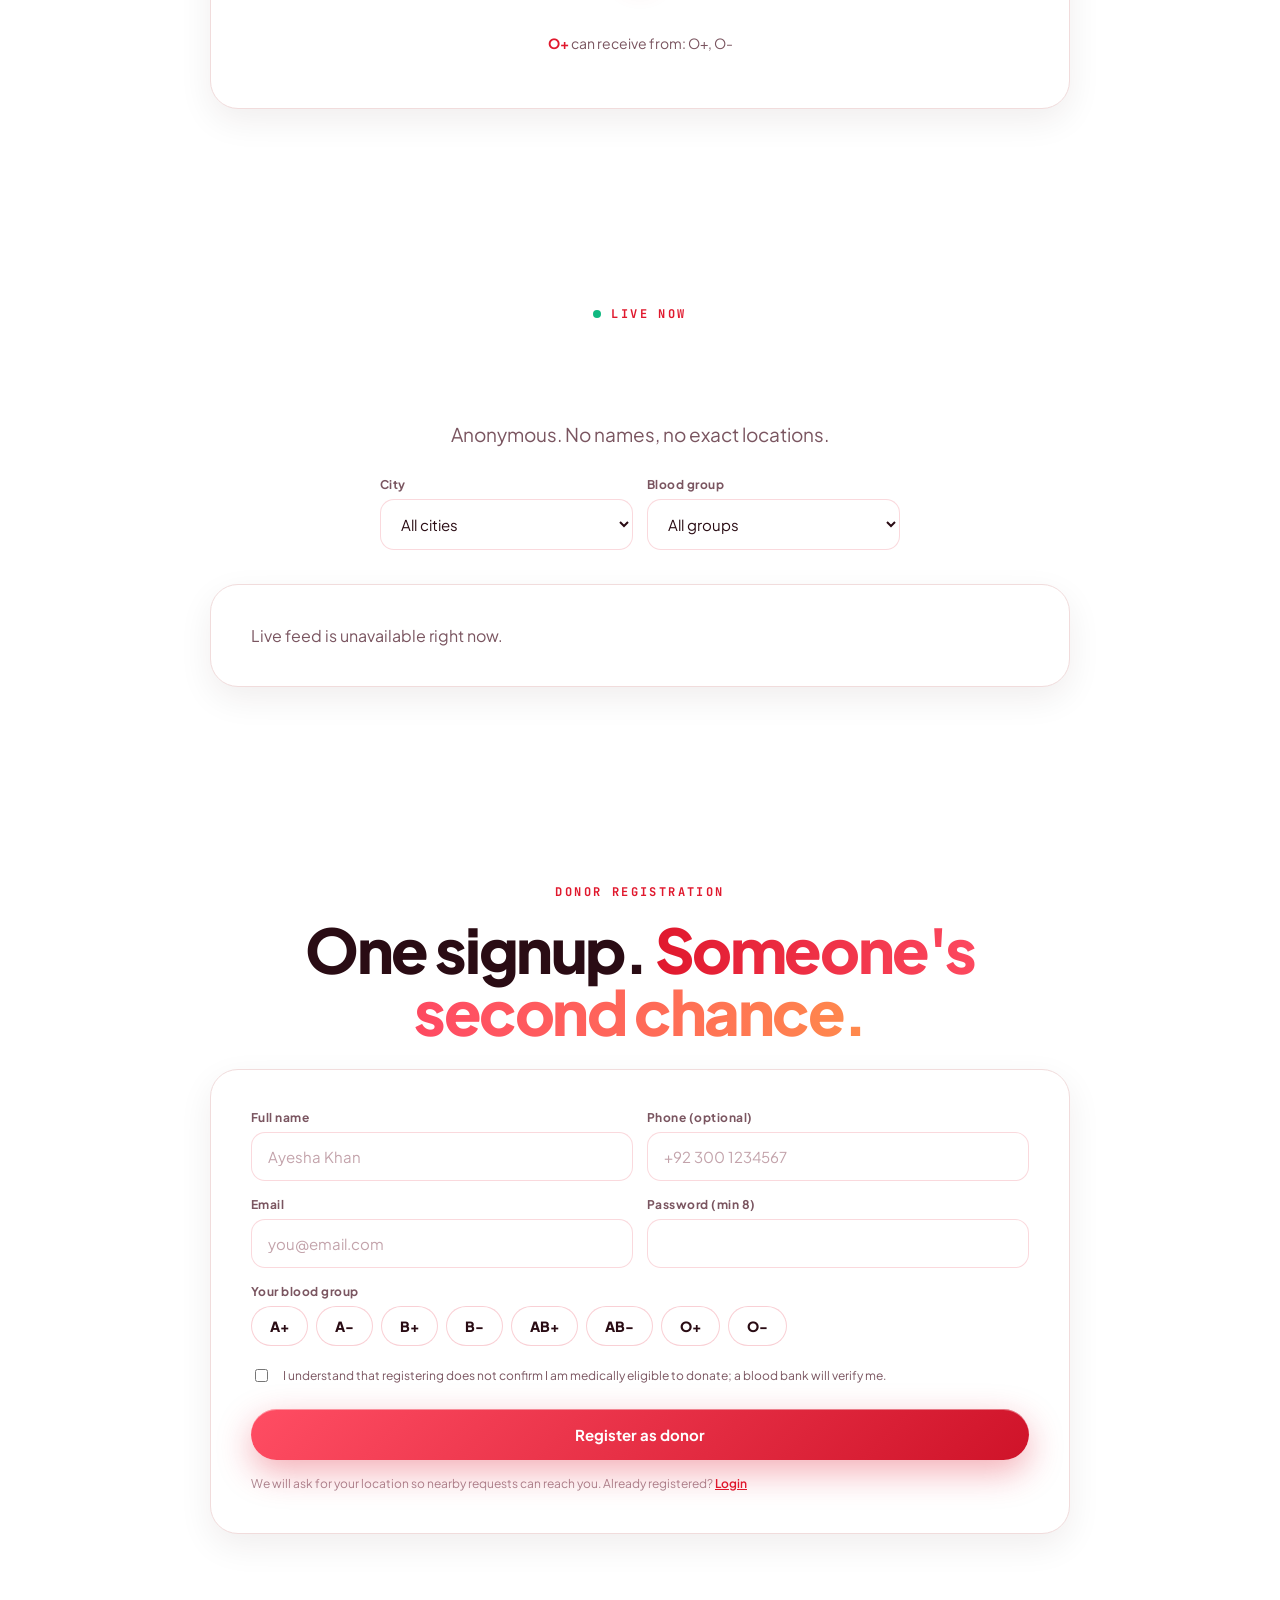
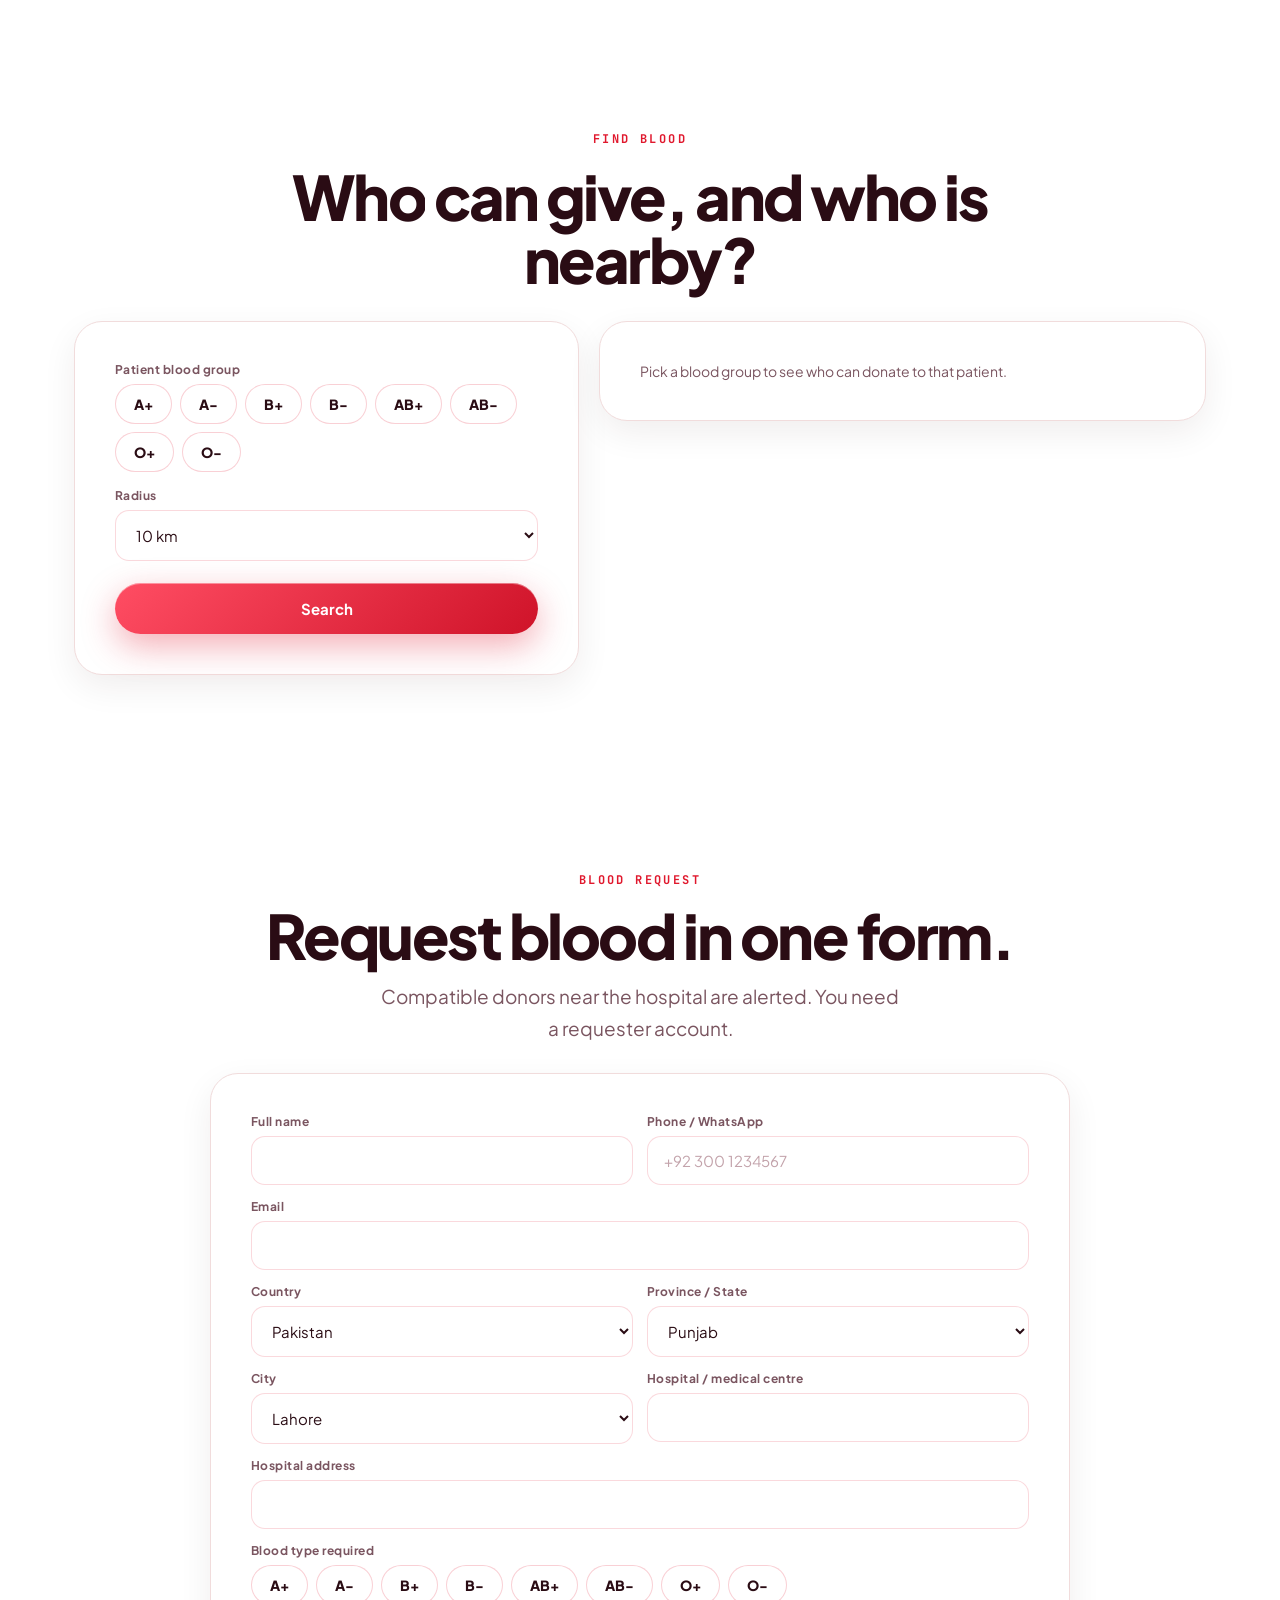
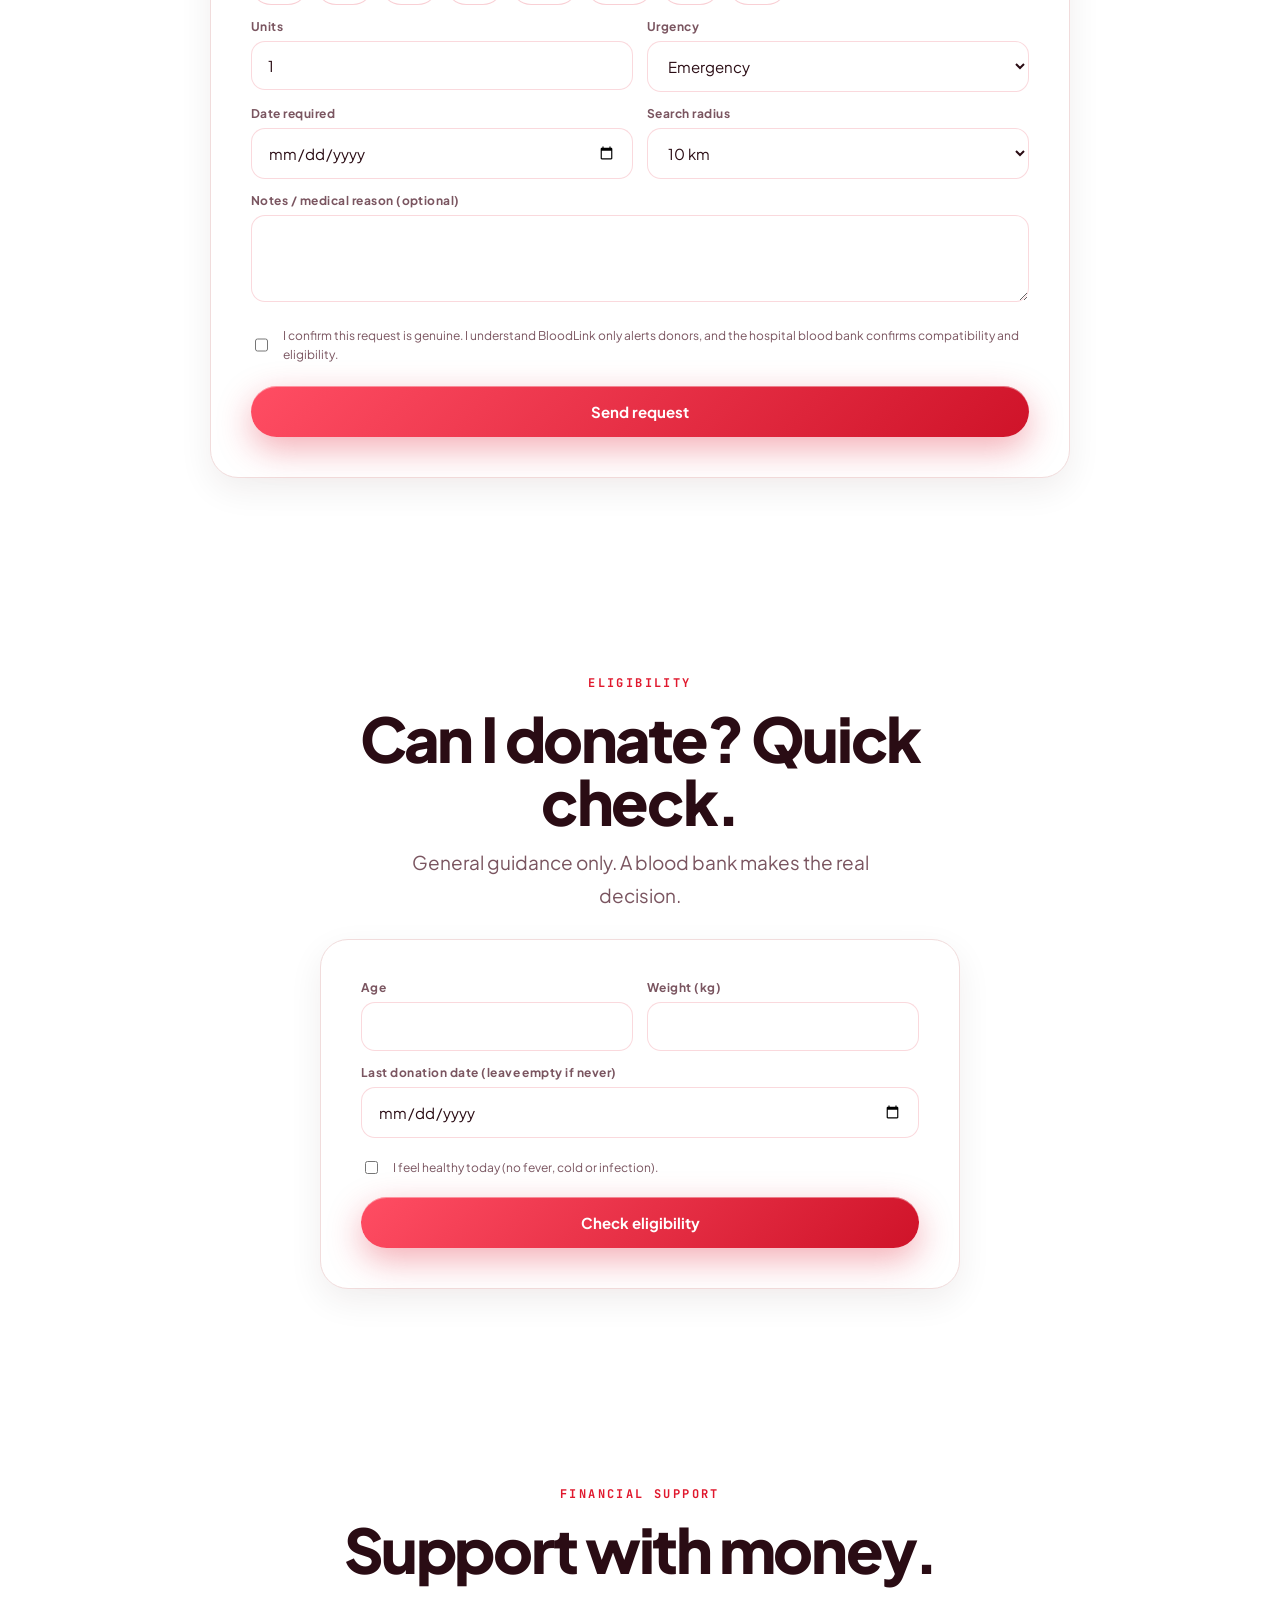
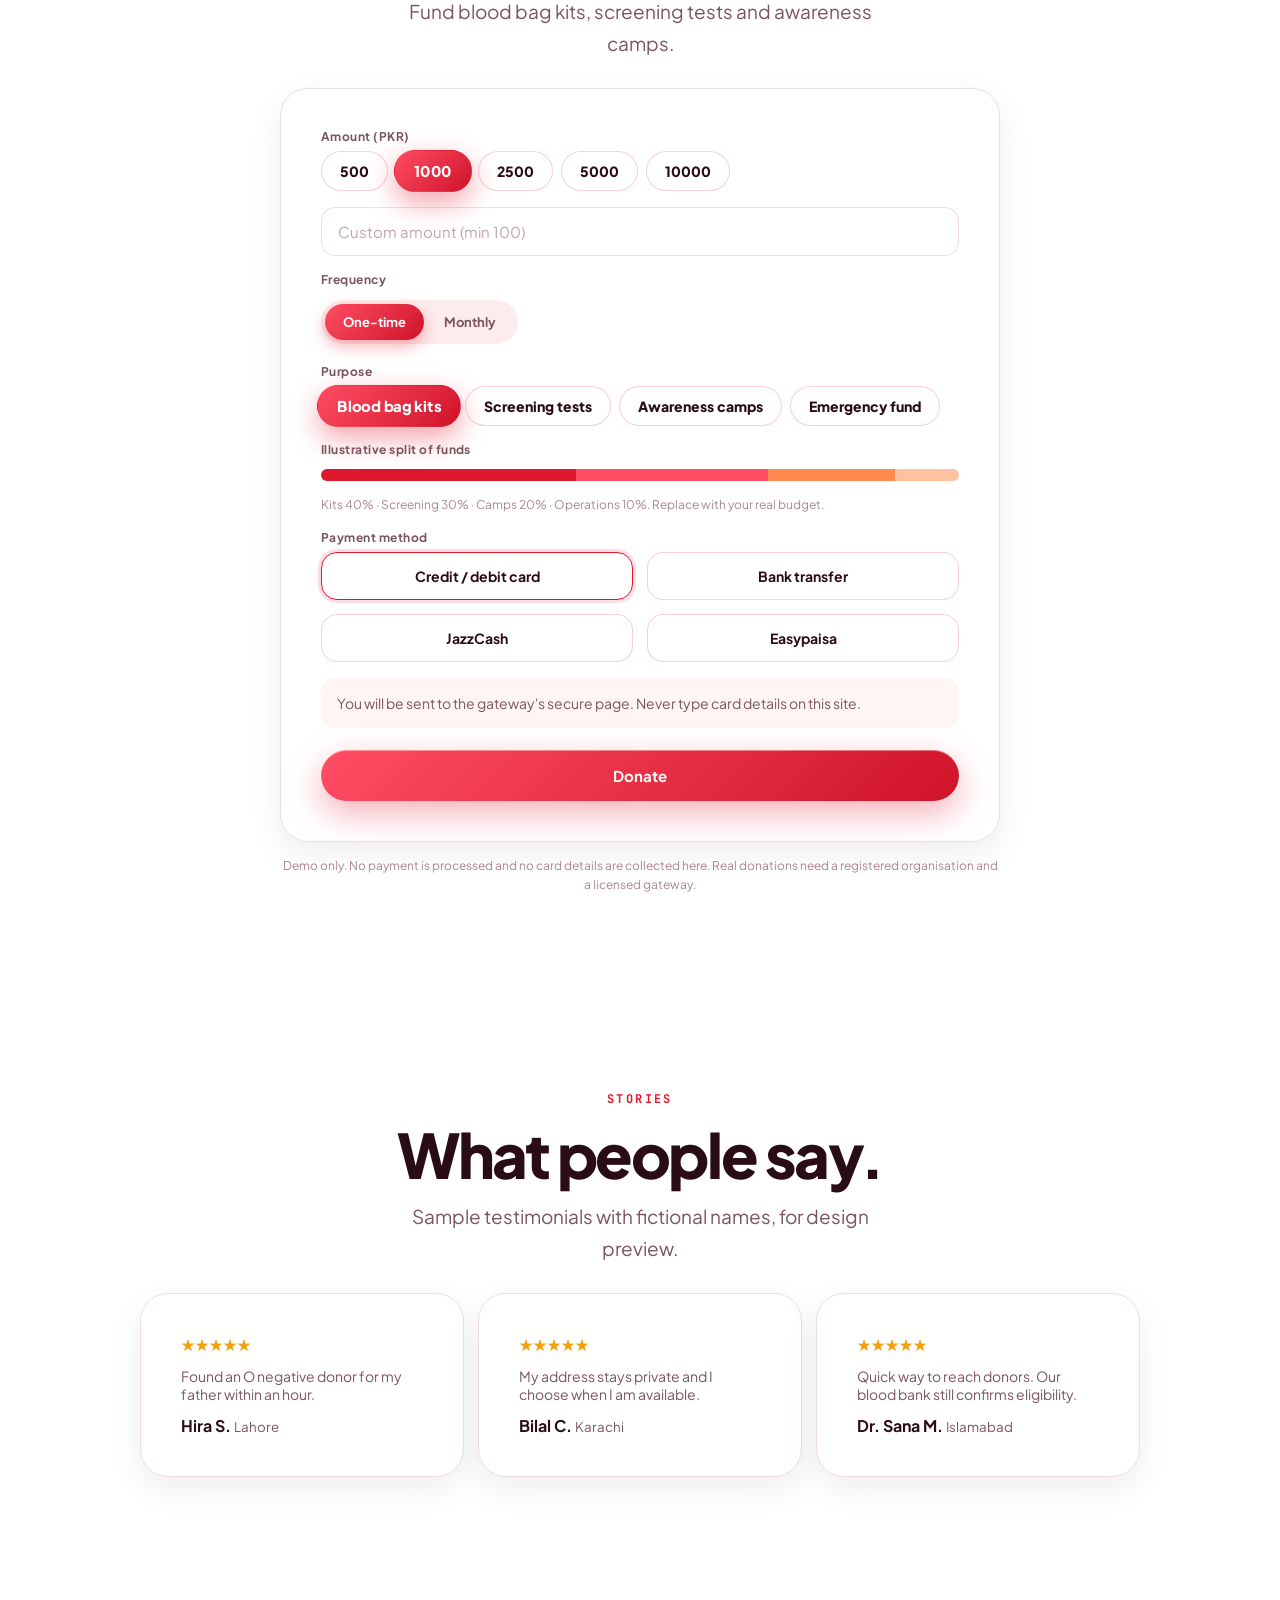
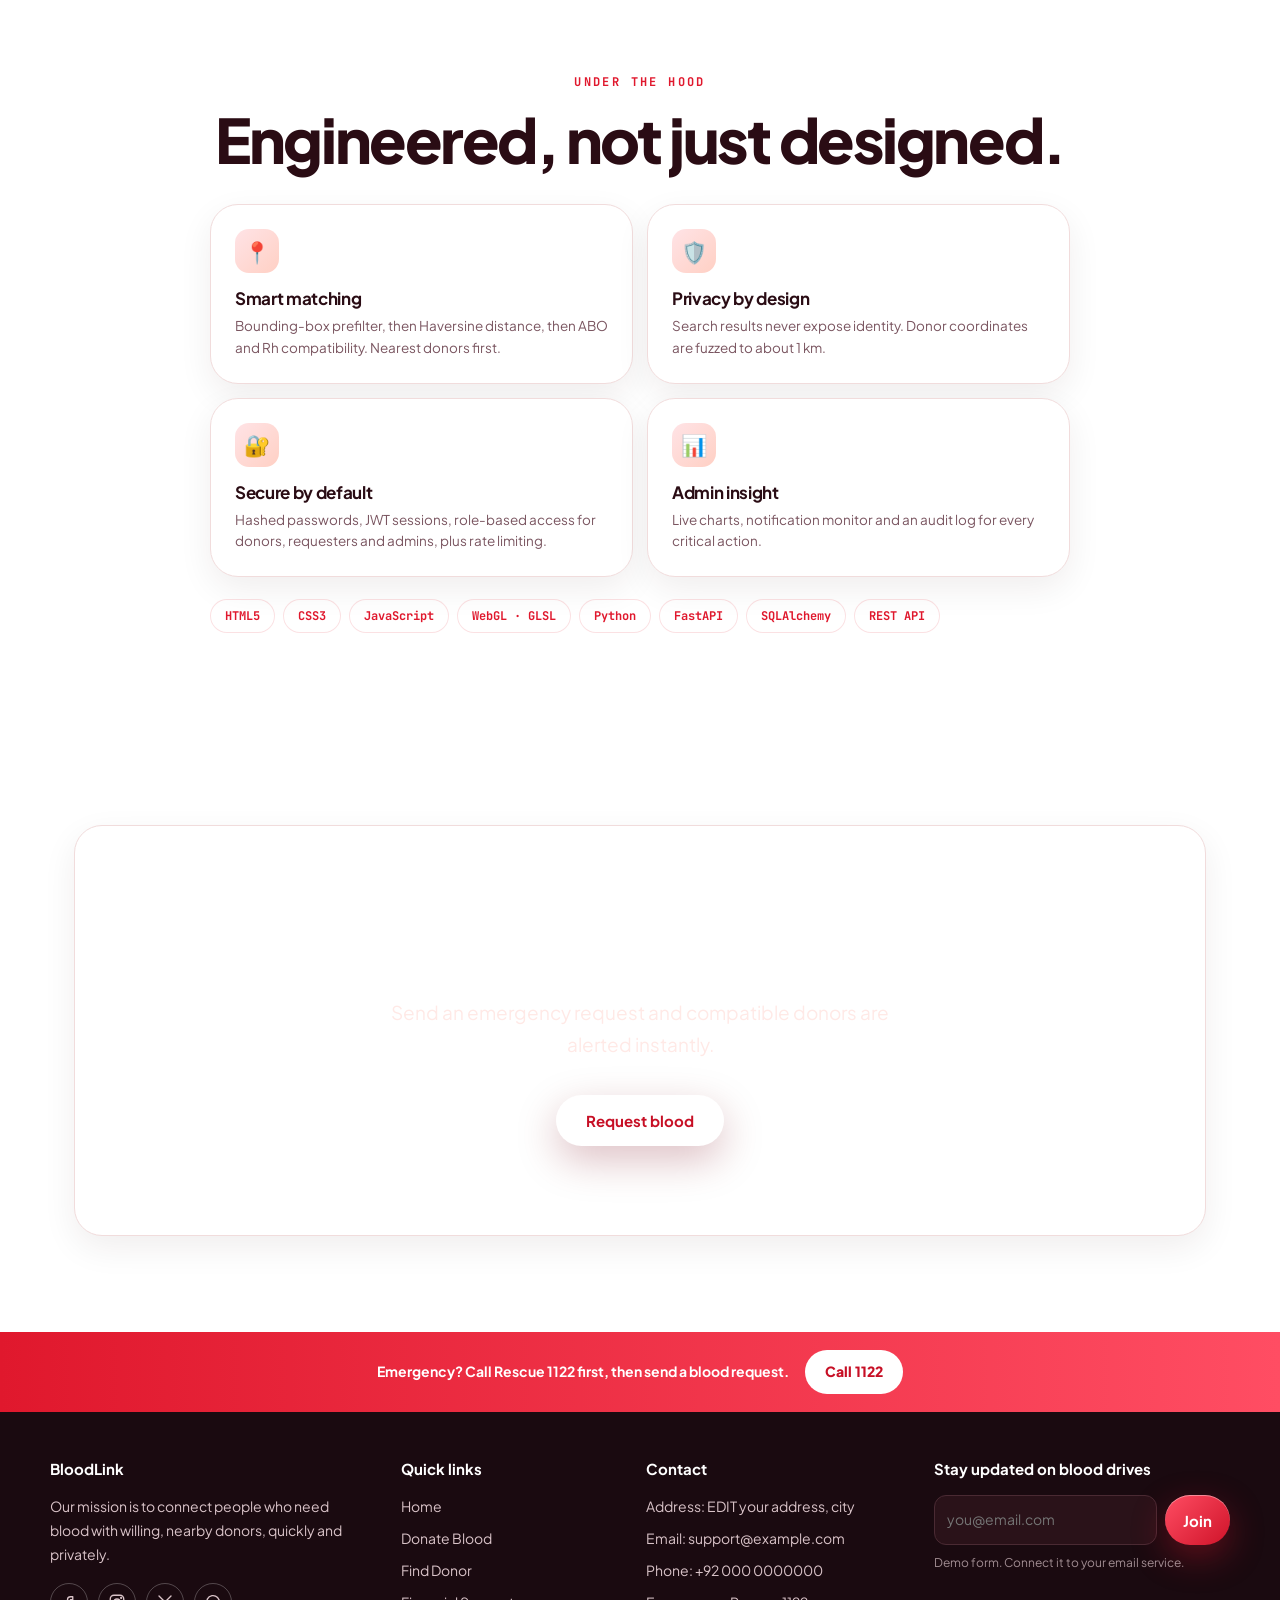
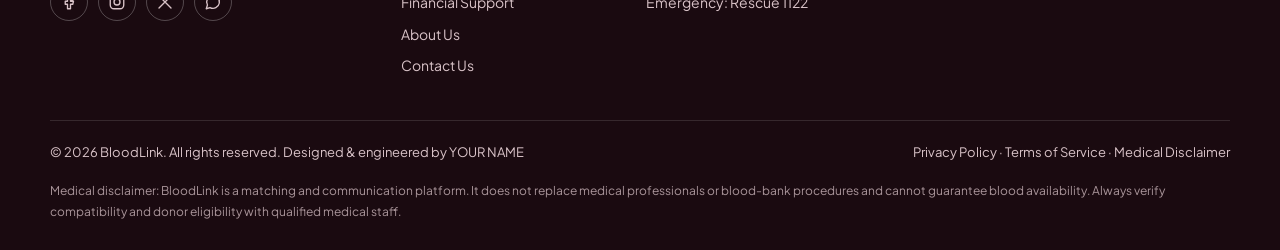
==== commit eff1e03e: "Update project code" ====
--- a/frontend/index.html
+++ b/frontend/index.html
@@ -352,12 +352,8 @@
     <form id="sf" class="glass card rv" novalidate style="height:fit-content">
       <span class="l" id="sbgl">Patient blood group</span>
       <div id="sbg" class="chips" role="radiogroup" aria-labelledby="sbgl"></div>
-      <div class="g2 mt">
-        <div><label class="l" for="slat">Latitude</label><input class="fld" id="slat" type="number" step="any" placeholder="31.5204"></div>
-        <div><label class="l" for="slng">Longitude</label><input class="fld" id="slng" type="number" step="any" placeholder="74.3587"></div>
-      </div>
       <div class="mt"><label class="l" for="srad">Radius</label><select class="fld" id="srad"><option value="5">5 km</option><option value="10" selected>10 km</option><option value="20">20 km</option><option value="50">50 km</option></select></div>
-      <div class="g2" style="margin-top:22px"><button class="btn mag" id="sb">Search</button><button type="button" class="btn ghost mag" id="sgeo">Use my location</button></div>
+      <div style="margin-top:22px"><button class="btn mag" id="sb" style="width:100%">Search</button></div>
     </form>
     <div class="rv" aria-live="polite" style="--d:120ms">
       <div id="compat" class="glass card" style="color:var(--mute);font-size:14px">Pick a blood group to see who can donate to that patient.</div>
@@ -574,7 +570,8 @@
 
 <script>
 document.body.classList.remove("nojs");
-/* ======================= UI (uses $, api, esc, toast, countUp, logout, BG, DONORS_FOR from js/app.js) ======================= */
+document.body.classList.remove("nojs");
+/* ======================= UI ======================= */
 (function(){
 const authed=()=>!!localStorage.getItem("bl_token"),role=()=>localStorage.getItem("bl_role");
 
@@ -671,14 +668,13 @@
   <p class="hint">Guide only. The hospital blood bank confirms compatibility.</p>`;
   window.BL&&BL.burst(.5);
 }
-$("#sgeo").onclick=async()=>{try{const c=await geo();$("#slat").value=c.latitude.toFixed(6);$("#slng").value=c.longitude.toFixed(6)}catch(e){toast(e.message,"error")}};
 $("#sf").addEventListener("submit",async e=>{
   e.preventDefault();
   const g=$("#sbg").dataset.v;if(!g)return toast("Pick a blood group first","error");
   const out=$("#sres");
   if(!authed()){out.innerHTML=`<div class="glass card" style="font-size:14px;color:var(--mute)">Donor counts near you are only shown to logged-in users to protect donor privacy. <a class="lnk" href="login.html?next=index.html">Login</a> or <a class="lnk" href="#register">register</a> to search.</div>`;return}
-  let la=$("#slat").value,ln=$("#slng").value;
-  if(!la||!ln){try{const c=await geo();la=c.latitude.toFixed(6);ln=c.longitude.toFixed(6);$("#slat").value=la;$("#slng").value=ln}catch{return toast("Allow location or enter latitude and longitude","error")}}
+  let la,ln;
+  try{const c=await geo();la=c.latitude.toFixed(6);ln=c.longitude.toFixed(6)}catch{return toast("Please allow location access to search","error")}
   out.innerHTML='<div class="skel"></div>';
   try{
     const q=new URLSearchParams({blood_group:g,lat:la,lng:ln,radius_km:$("#srad").value,available_only:true});
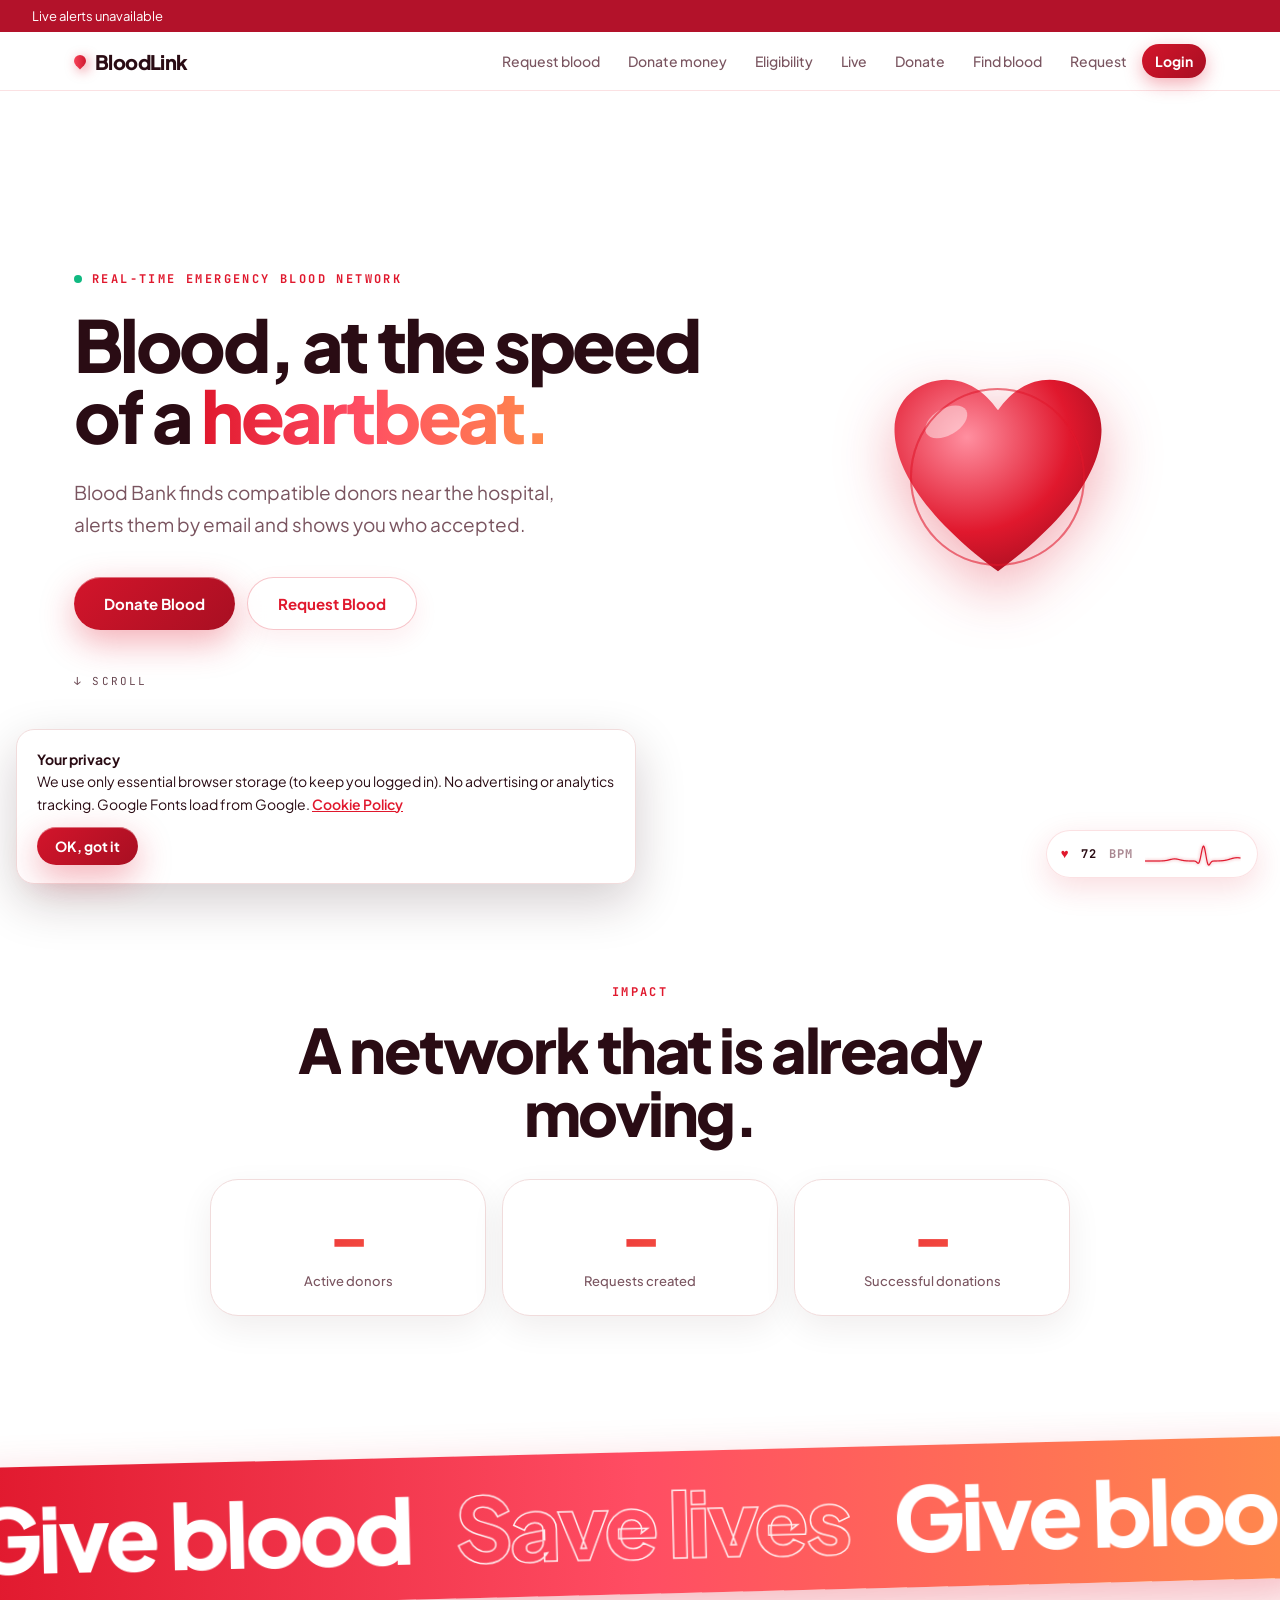
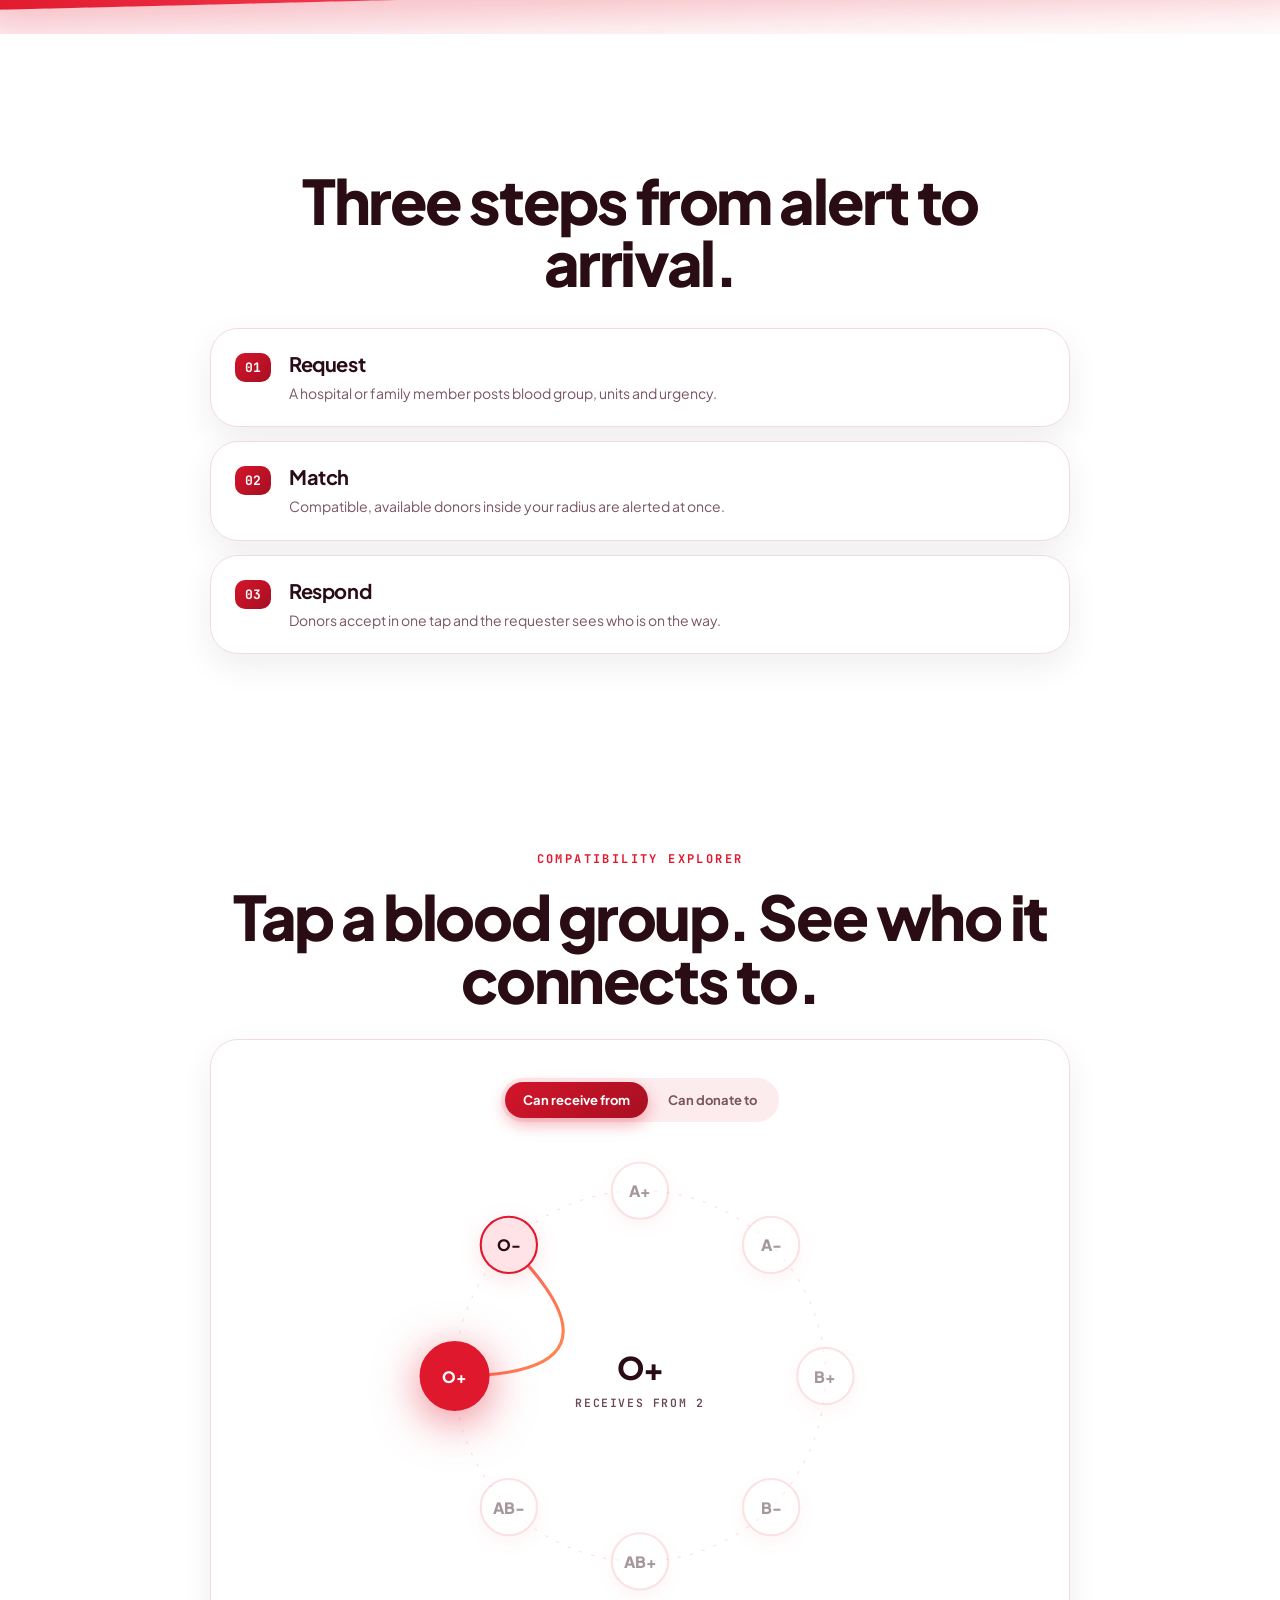
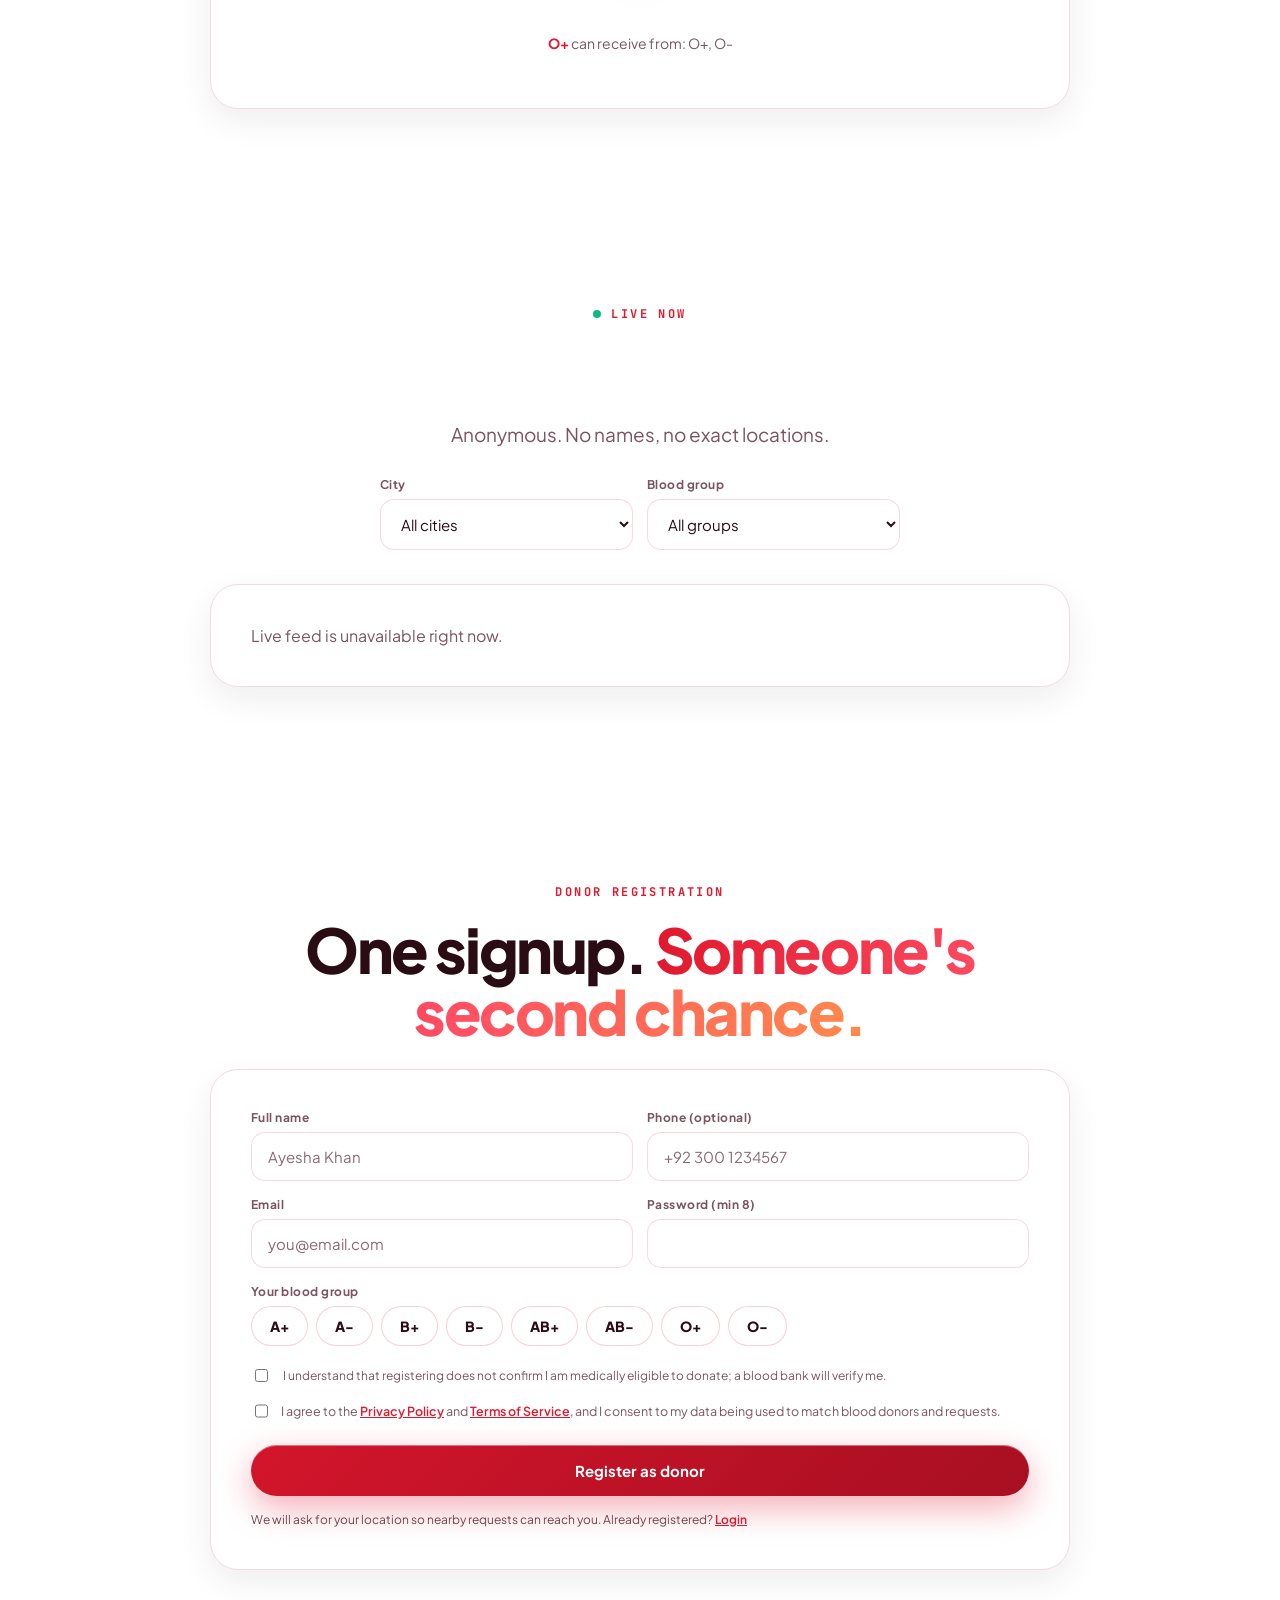
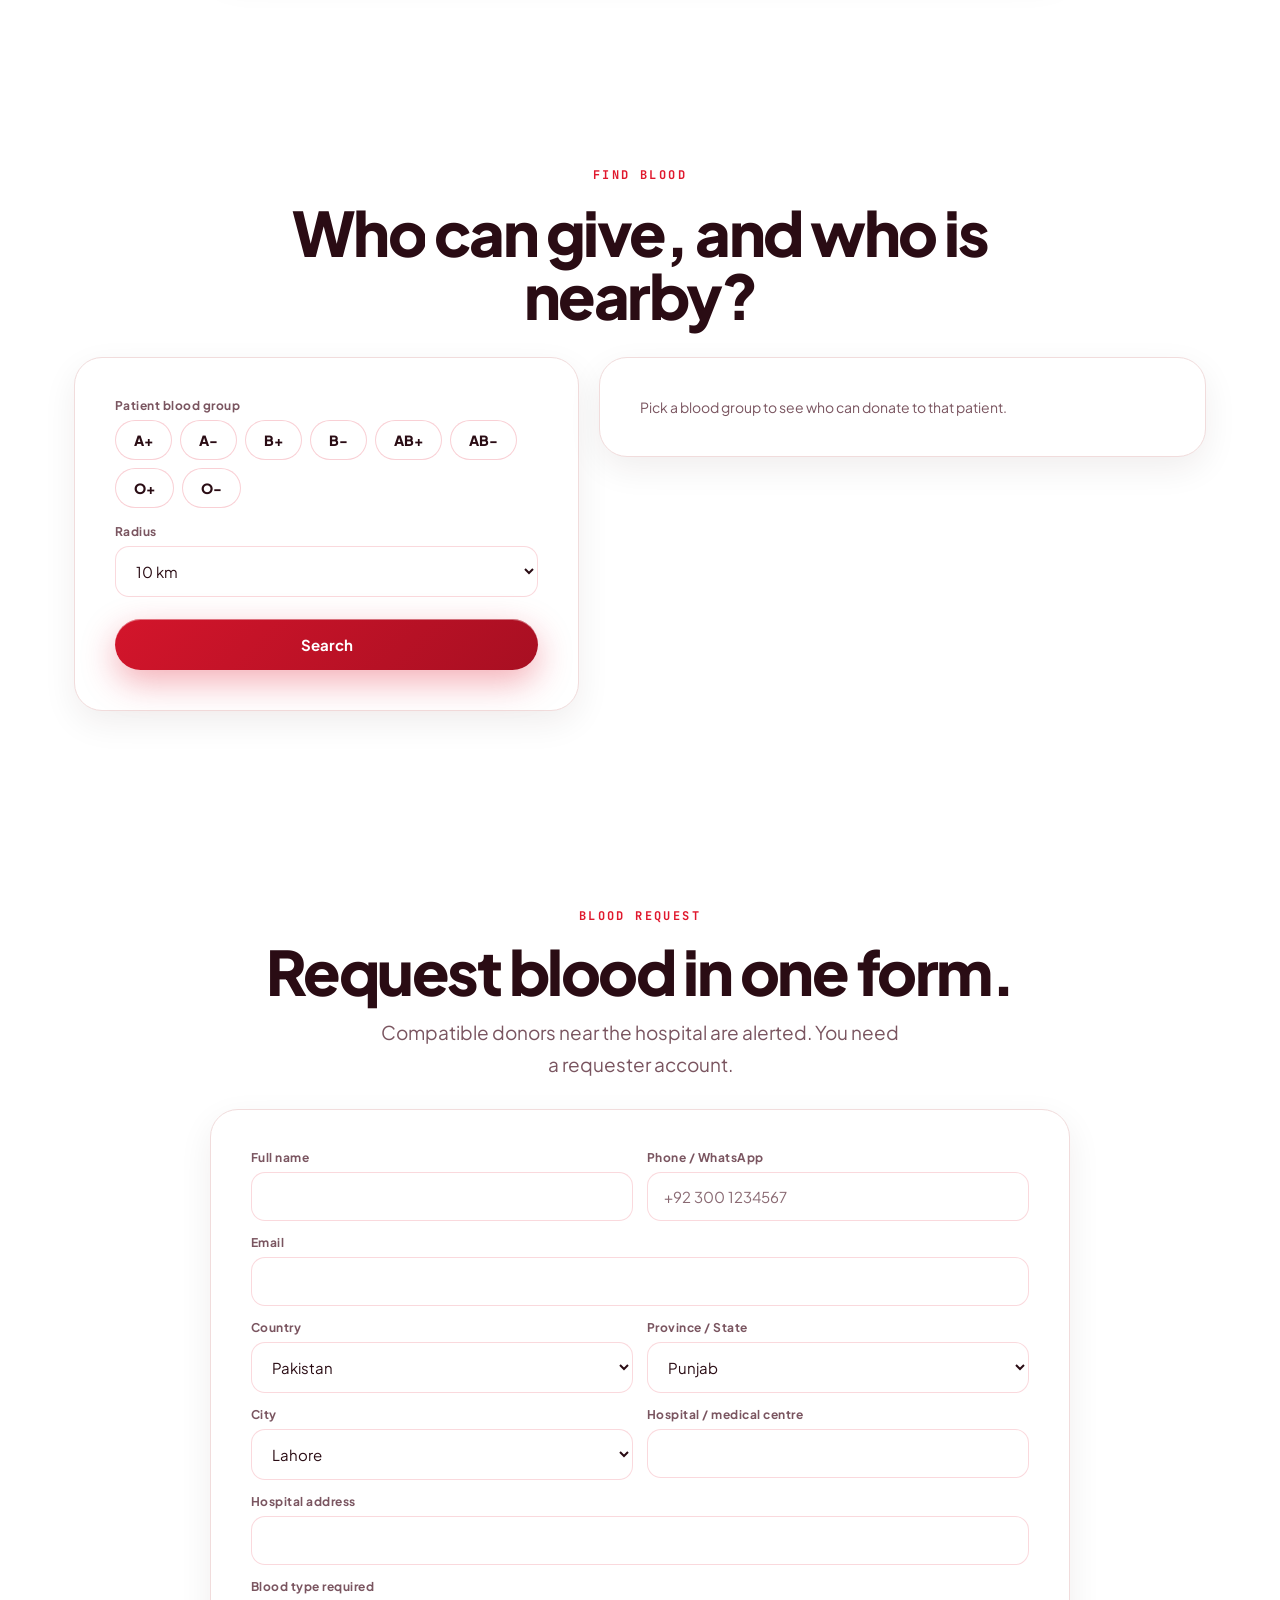
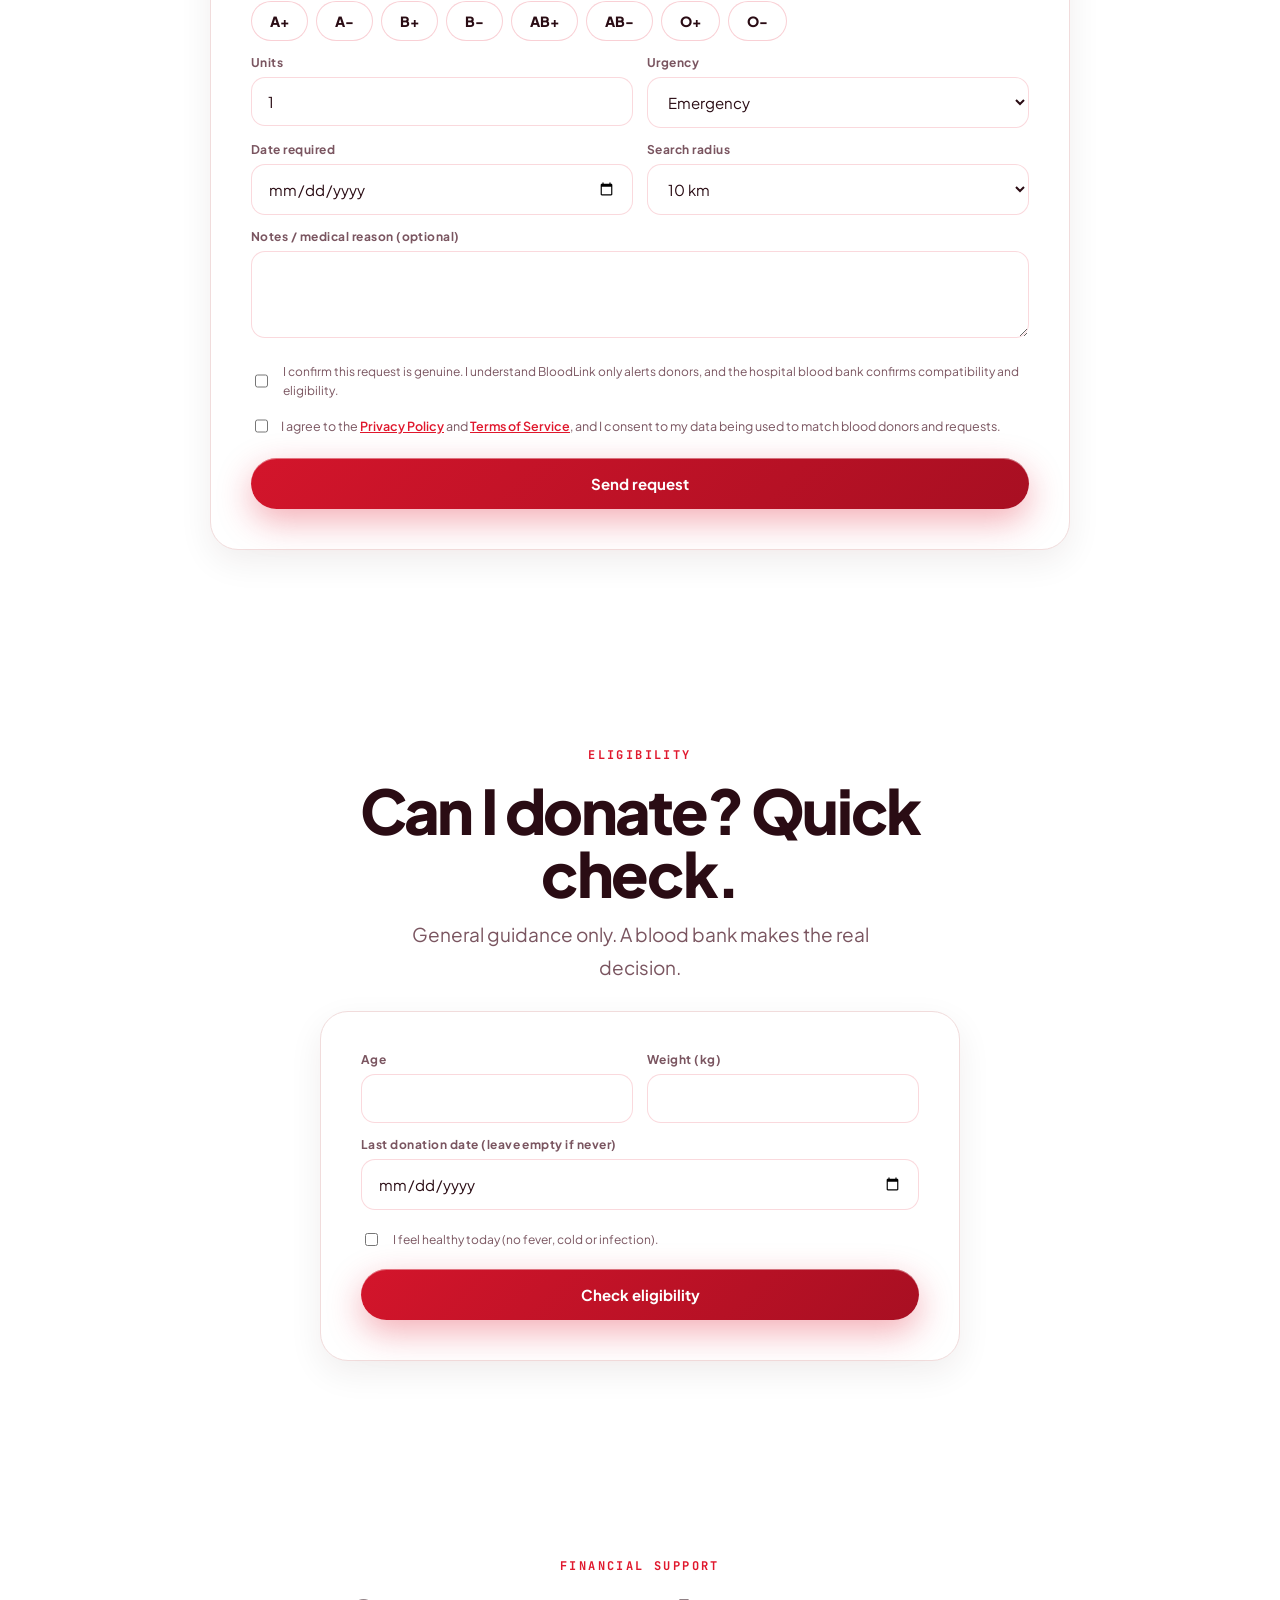
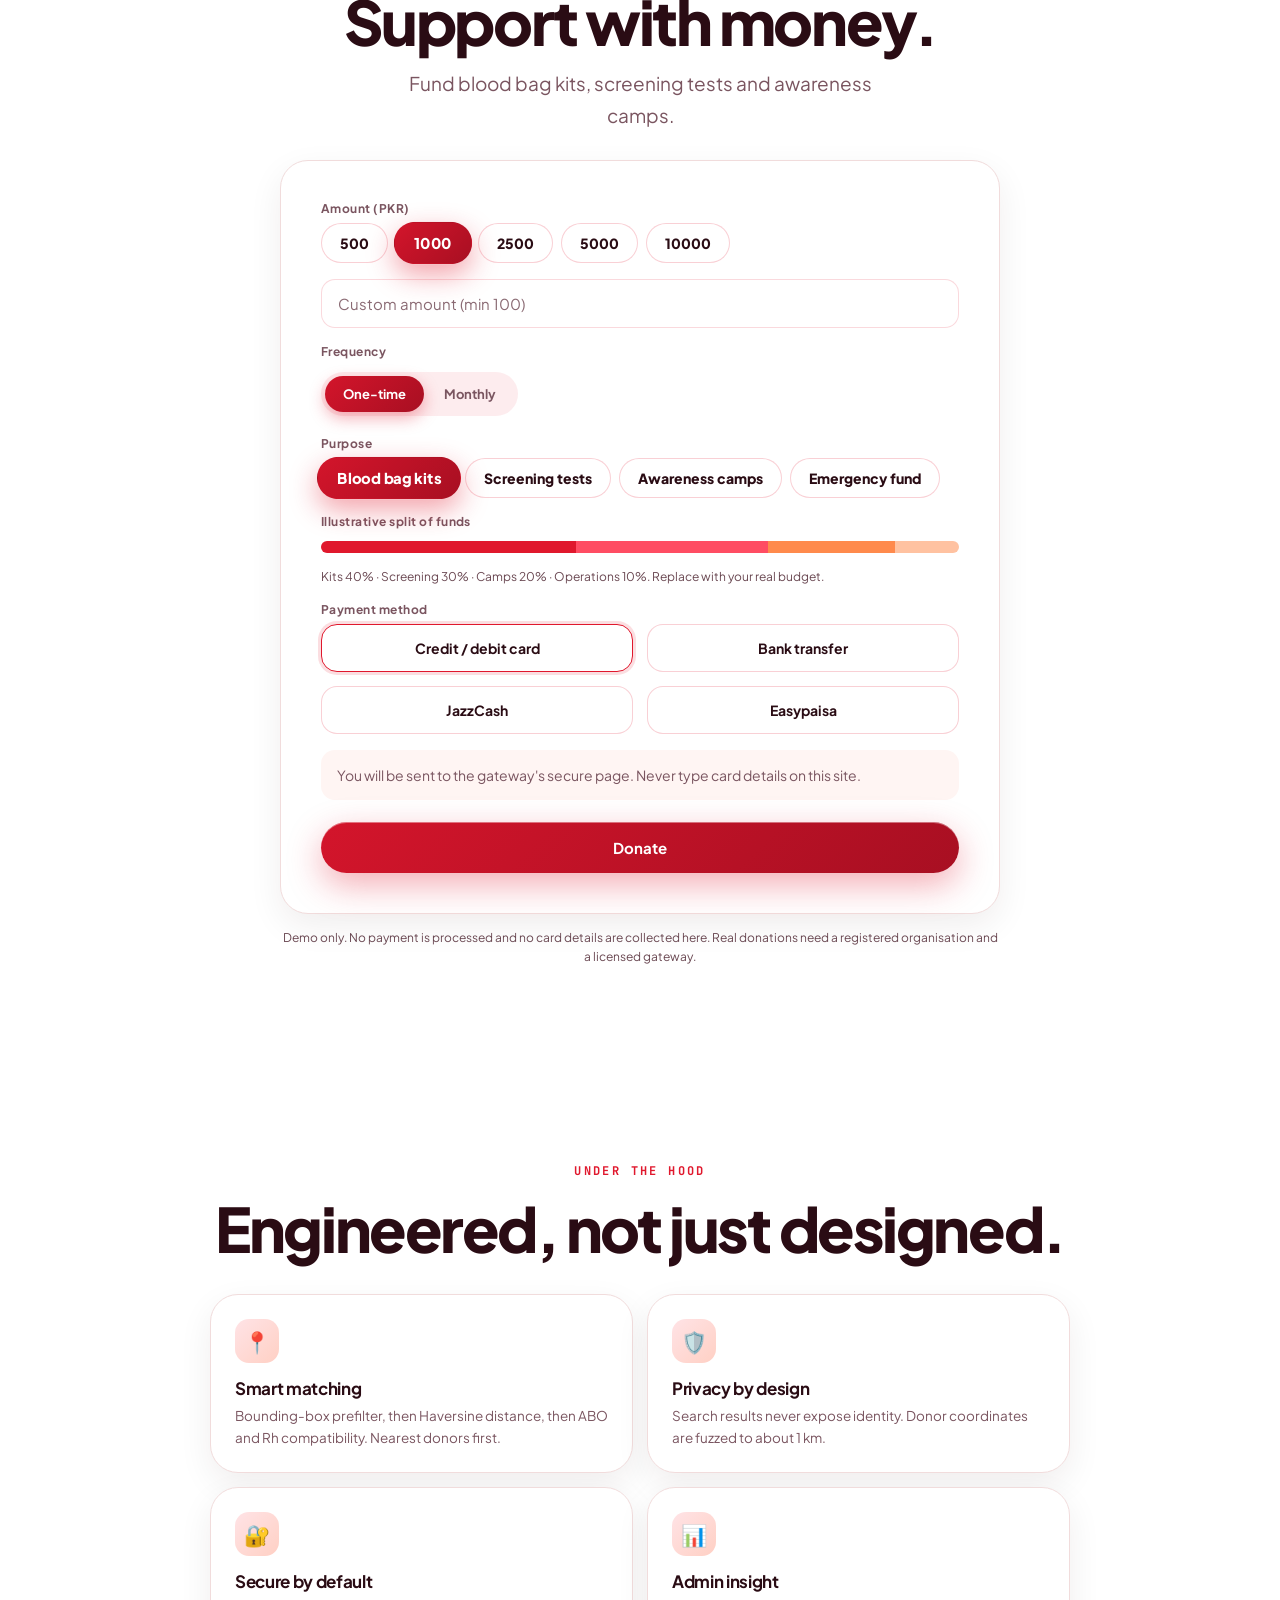
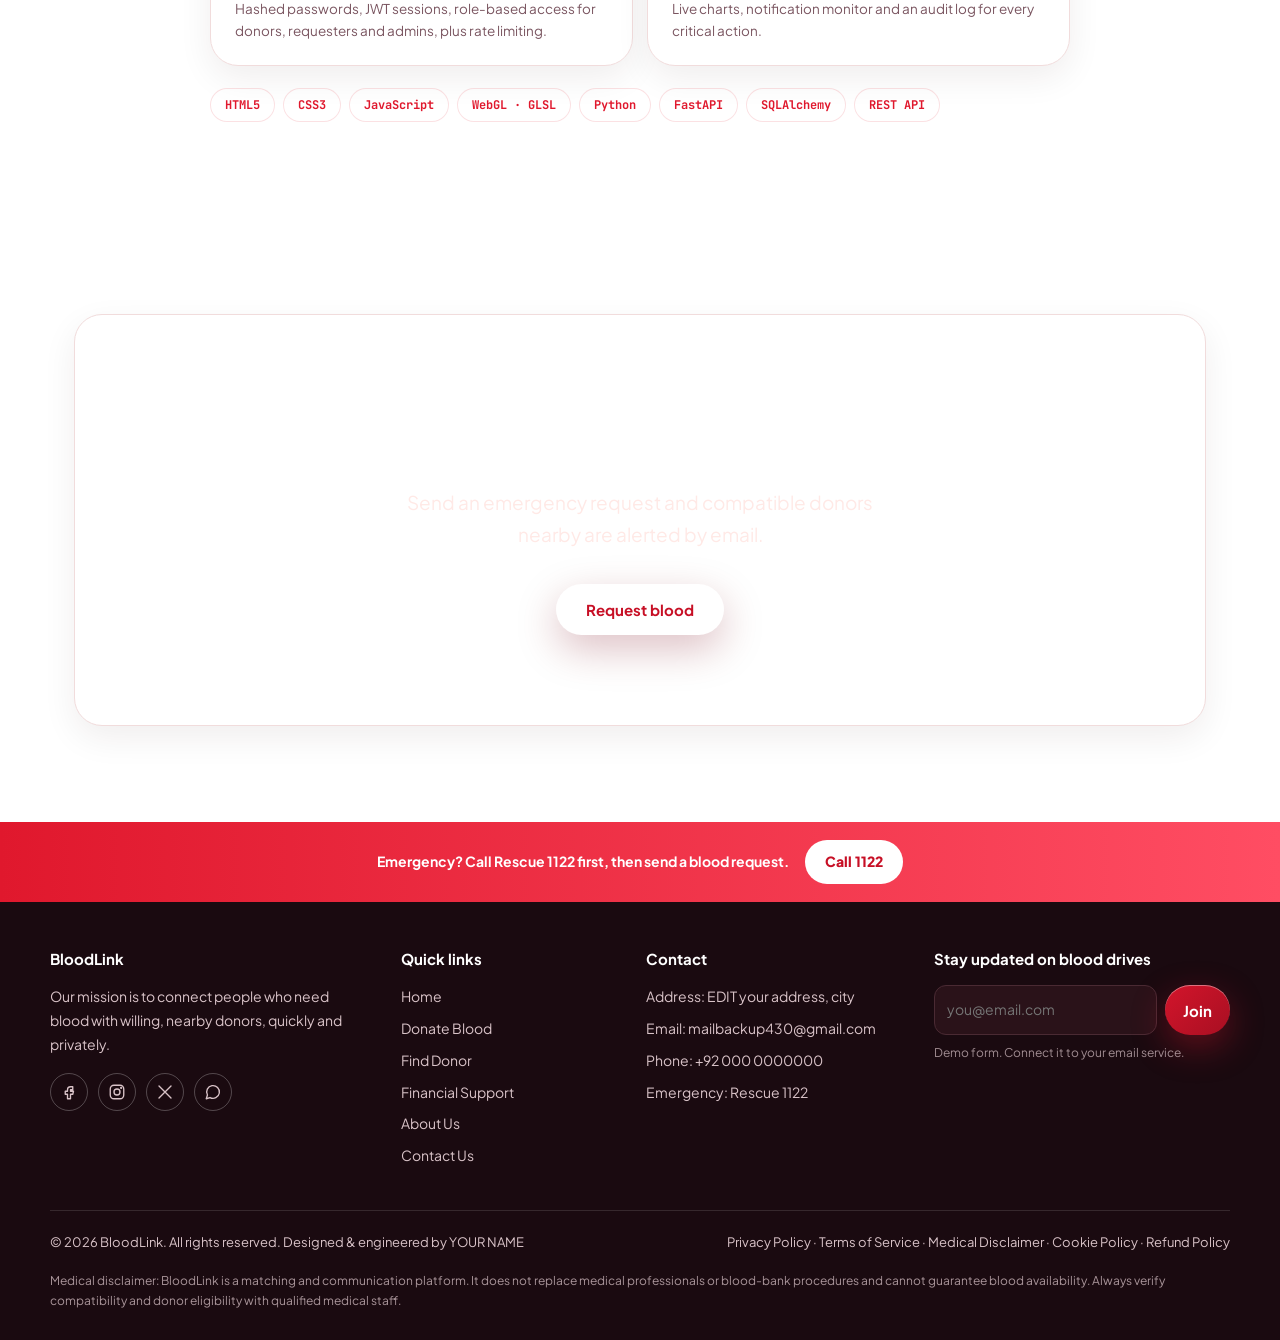
==== commit 729abe6c: "Update project code" ====
--- a/frontend/index.html
+++ b/frontend/index.html
@@ -1049,7 +1049,7 @@
 <div class="cols"><div id="about-us"><h4>BloodLink</h4><p>Our mission is to connect people who need blood with willing, nearby donors, quickly and privately.</p>
 <div class="soc"><a href="#" aria-label="Facebook">${sv('<path d="M14 9h3V5h-3a4 4 0 0 0-4 4v2H7v4h3v6h4v-6h3l1-4h-4V9z"/>')}</a><a href="#" aria-label="Instagram">${sv('<rect x="3" y="3" width="18" height="18" rx="5"/><circle cx="12" cy="12" r="4"/><circle cx="17.5" cy="6.5" r=".6"/>')}</a><a href="#" aria-label="X">${sv('<path d="M4 4l16 16M20 4L4 20"/>')}</a><a href="#" aria-label="WhatsApp">${sv('<path d="M3 21l1.6-5A8.5 8.5 0 1 1 8 19.4z"/>')}</a></div></div>
 <div><h4>Quick links</h4><ul><li><a href="#home">Home</a></li><li><a href="#register">Donate Blood</a></li><li><a href="#search">Find Donor</a></li><li><a href="#fund">Financial Support</a></li><li><a href="#about-us">About Us</a></li><li><a href="#contact">Contact Us</a></li></ul></div>
-<div id="contact"><h4>Contact</h4><ul><li>Address: EDIT your address, city</li><li>Email: <a href="mailto:support@example.com">support@example.com</a></li><li>Phone: <a href="tel:+920000000000">+92 000 0000000</a></li><li>Emergency: <a href="tel:1122">Rescue 1122</a></li></ul></div>
+<div id="contact"><h4>Contact</h4><ul><li>Address: EDIT your address, city</li><li>Email: <a href="mailto:mailbackup430@gmail.com">mailbackup430@gmail.com</a></li><li>Phone: <a href="tel:+920000000000">+92 000 0000000</a></li><li>Emergency: <a href="tel:1122">Rescue 1122</a></li></ul></div>
 <div><h4>Stay updated on blood drives</h4><form id="nlf" class="nl"><input id="nle" type="email" required placeholder="you@email.com" aria-label="Email for newsletter"><button class="btn" style="padding:12px 18px">Join</button></form><p style="font-size:12px;margin-top:8px;opacity:.7">Demo form. Connect it to your email service.</p></div></div>
 <div class="bot"><span>© ${new Date().getFullYear()} BloodLink. All rights reserved. Designed &amp; engineered by YOUR NAME</span><span><a href="#">Privacy Policy</a> · <a href="#">Terms of Service</a> · <a href="#medical">Medical Disclaimer</a></span></div>
 <p id="medical" style="max-width:1180px;margin:18px auto 0;font-size:12px;opacity:.75">Medical disclaimer: BloodLink is a matching and communication platform. It does not replace medical professionals or blood-bank procedures and cannot guarantee blood availability. Always verify compatibility and donor eligibility with qualified medical staff.</p></footer>`;
@@ -1059,4 +1059,60 @@
 const io=new IntersectionObserver(es=>es.forEach(x=>{if(x.isIntersecting){x.target.classList.add("in");io.unobserve(x.target)}}),{threshold:.12});
 document.querySelectorAll(".rv2").forEach(el=>io.observe(el));
 })();
+</script>
+<style>
+:root{--soft:#6a4852}
+.fld::placeholder{color:#8a6a73}
+.ticker{background:#b3122a}
+.btn:not(.ghost):not(.white),#navr a.cta,.seg button[aria-pressed=true],.chip[aria-checked=true],.step em{background:linear-gradient(135deg,#d3152b,#a80f22)!important}
+:focus-visible{outline:3px solid #1a56db!important;outline-offset:3px}
+.sk{position:absolute;left:-999px}.sk:focus{left:12px;top:12px;z-index:500;background:#fff;color:#000;padding:10px 16px;border-radius:10px}
+#ck{position:fixed;left:16px;right:16px;bottom:16px;z-index:400;max-width:620px;padding:18px 20px;background:#fff;border:1px solid #f1dcdc;border-radius:18px;box-shadow:0 18px 50px rgba(42,12,20,.2);font-size:14px;line-height:1.6;color:var(--ink)}
+#ck div{display:flex;gap:10px;margin-top:12px}#ck button{padding:10px 18px;font-size:14px}
+dialog.lg{width:min(720px,94vw);max-height:86vh;border:0;border-radius:20px;padding:0;box-shadow:0 30px 80px rgba(0,0,0,.35)}
+dialog.lg::backdrop{background:rgba(0,0,0,.55)}
+dialog.lg .in{padding:26px 28px;overflow:auto;max-height:86vh;line-height:1.7;font-size:14px;color:#3b2229}
+dialog.lg h2{font-size:24px;margin:0 0 8px;color:var(--ink)}dialog.lg h3{font-size:15px;margin:18px 0 4px;color:var(--ink)}dialog.lg ul{padding-left:18px;margin:6px 0}
+.cons{display:flex;gap:10px;font-size:12.5px;line-height:1.6;margin-top:16px;cursor:pointer;color:var(--mute);text-align:left}.cons input{margin-top:3px;accent-color:#e0182d}
+</style>
+<script>
+(()=>{
+const BN="Blood Bank",CO="Shaheryar Saqib / ORGANISATION",AD="Karachi, Pakistan",EM="mailbackup@gmail.com",PH="+92 000 0000000";
+/* fake reviews hatao, daave naram karo */
+document.getElementById("voices")?.remove();
+const hl=document.querySelector(".hero .lead");if(hl)hl.textContent=BN+" finds compatible donors near the hospital, alerts them by email and shows you who accepted.";
+const cl=document.querySelector(".cta-card .lead");if(cl)cl.textContent="Send an emergency request and compatible donors nearby are alerted by email.";
+/* skip link */
+if(!document.querySelector(".sk")){document.body.insertAdjacentHTML("afterbegin",'<a class="sk" href="#main">Skip to content</a>');const m=document.querySelector("main");if(m&&!m.id)m.id="main"}
+/* legal pages */
+const T={
+p:["Privacy Policy",`<h3>Who we are</h3><p>${CO}, ${AD}. Contact: ${EM}, ${PH}.</p>
+<h3>Data we collect</h3><ul><li>Account: name, email, phone (optional), password (stored hashed).</li><li>Donors: blood group, approximate location, availability, last donation date.</li><li>Requests: details you enter (name, phone, email, hospital, address, notes).</li><li>Technical: a login token in your browser and server logs (IP) for security and abuse prevention.</li></ul>
+<h3>Why we use it</h3><p>To match donors and requests, send alerts, keep the service secure and keep an audit log.</p>
+<h3>Who sees it</h3><ul><li>Donors see only the request details needed (hospital, blood group, urgency).</li><li>A requester sees a donor's name and phone only after the donor accepts.</li><li>Service providers: email delivery (Resend), maps (Google Maps, only if used), fonts (Google Fonts).</li></ul>
+<h3>Retention and your rights</h3><p>We keep data while your account is active (EDIT: retention period). You may ask to access, correct or delete your data, or withdraw consent, by emailing ${EM}.</p>
+<h3>Security</h3><p>Passwords are hashed and access is role-based. No system is completely secure.</p><h3>Children</h3><p>This service is for adults (18+).</p>`],
+t:["Terms of Service",`<h3>What this is</h3><p>${BN} is a matching and communication service. It is not a blood bank or a medical provider and does not guarantee blood availability.</p>
+<h3>Your responsibilities</h3><ul><li>Post only genuine requests and accurate information.</li><li>Do not buy or sell blood through this service.</li><li>Donors act voluntarily; a blood bank decides eligibility.</li></ul>
+<h3>Misuse</h3><p>We may suspend accounts that spam, impersonate or misuse the service.</p>
+<h3>Liability</h3><p>EDIT with your lawyer: limits of liability and governing law (country and city).</p>
+<h3>Refunds</h3><p>The money donation feature in this version is a demo and no payment is processed. If payments are enabled, refund terms will be published here.</p>`],
+c:["Cookie Policy",`<p>We do not use advertising or analytics cookies. We store only essential data in your browser: your login token and your notice choice. Google Fonts load from Google and may receive your IP address. If a map is used, Google Maps loads from Google.</p><p>If analytics or ads are ever added, we will ask for your consent first.</p>`],
+m:["Medical Disclaimer",`<p>${BN} is a matching and communication platform. It does not replace medical professionals or blood-bank procedures and cannot guarantee availability. Always verify blood compatibility and donor eligibility with qualified medical staff. In a life-threatening emergency call your local emergency number first (for example Rescue 1122).</p>`],
+r:["Refund Policy",`<p>No payments are processed in this version, so there is nothing to refund. If payments are enabled later, the refund terms will be published here before any payment is taken.</p>`]};
+document.body.insertAdjacentHTML("beforeend",'<dialog class="lg" id="lgd" aria-labelledby="lgt"><div class="in"><button type="button" id="lgx" aria-label="Close" style="float:right;border:0;background:none;font-size:28px;cursor:pointer;line-height:1">&times;</button><div id="lgb"></div></div></dialog>');
+const show=k=>{$("#lgb").innerHTML=`<h2 id="lgt">${T[k][0]}</h2><p><b>Template, not legal advice. Have a lawyer review before launch.</b></p>`+T[k][1];$("#lgd").showModal()};
+$("#lgx").onclick=()=>$("#lgd").close();$("#lgd").addEventListener("click",e=>{if(e.target.id==="lgd")$("#lgd").close()});
+const K={"Privacy Policy":"p","Terms of Service":"t","Cookie Policy":"c","Medical Disclaimer":"m","Refund Policy":"r"};
+document.addEventListener("click",e=>{const a=e.target.closest("a");if(!a)return;const k=K[a.textContent.trim()];if(k){e.preventDefault();show(k)}},true);
+const fb=document.querySelector(".ft .bot span:last-child");if(fb)fb.insertAdjacentHTML("beforeend",' · <a href="#">Cookie Policy</a> · <a href="#">Refund Policy</a>');
+/* form consent */
+const cons=id=>`<label class="cons"><input type="checkbox" id="${id}" required><span>I agree to the <a href="#" class="lnk">Privacy Policy</a> and <a href="#" class="lnk">Terms of Service</a>, and I consent to my data being used to match blood donors and requests.</span></label>`;
+document.querySelector("#regForm #rb")?.insertAdjacentHTML("beforebegin",cons("cs1"));
+document.querySelector("#rq button.btn")?.insertAdjacentHTML("beforebegin",cons("cs2"));
+/* cookie notice */
+let seen=false;try{seen=!!localStorage.getItem("bl_ck")}catch{}
+if(!seen){document.body.insertAdjacentHTML("beforeend",'<div id="ck" role="dialog" aria-label="Cookie notice"><b>Your privacy</b><br>We use only essential browser storage (to keep you logged in). No advertising or analytics tracking. Google Fonts load from Google. <a href="#" class="lnk">Cookie Policy</a><div><button class="btn" id="ckok">OK, got it</button></div></div>');
+$("#ckok").onclick=()=>{try{localStorage.setItem("bl_ck","1")}catch{}$("#ck").remove()}}
+})();
 </script>
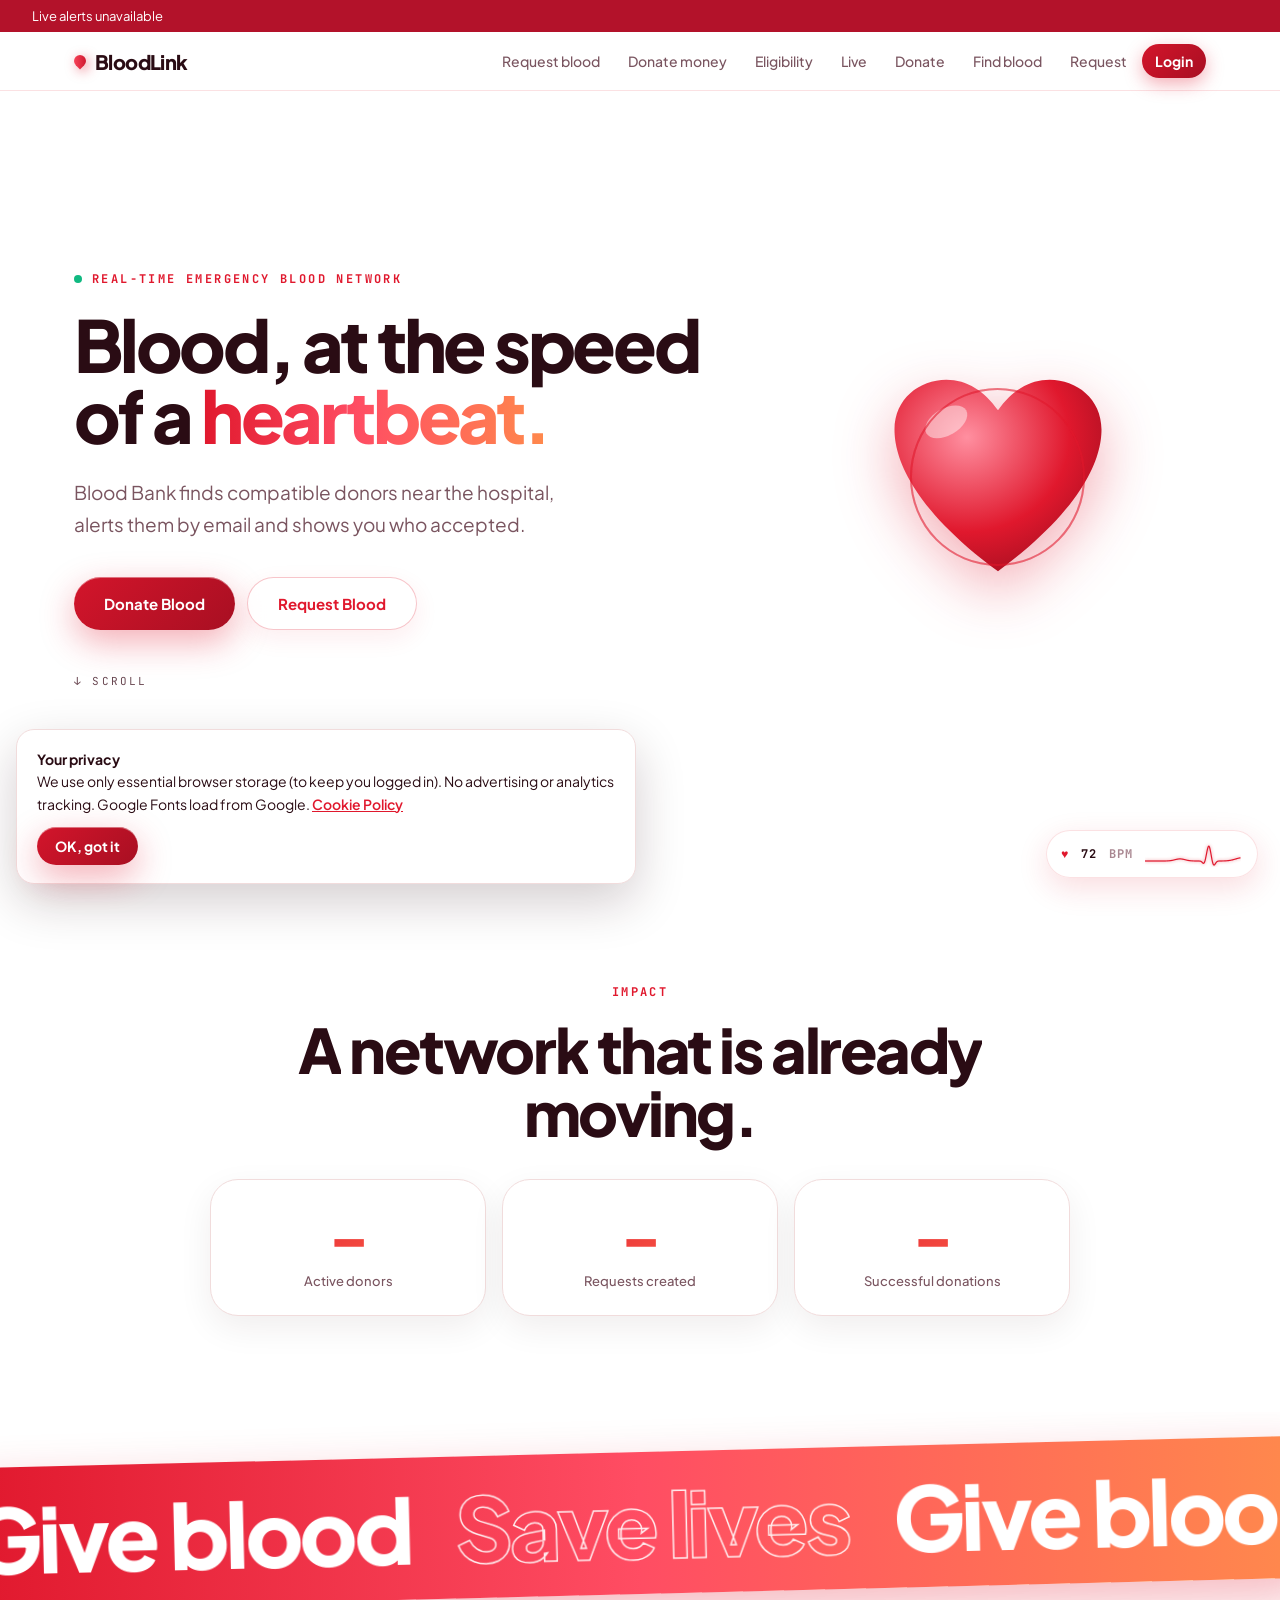
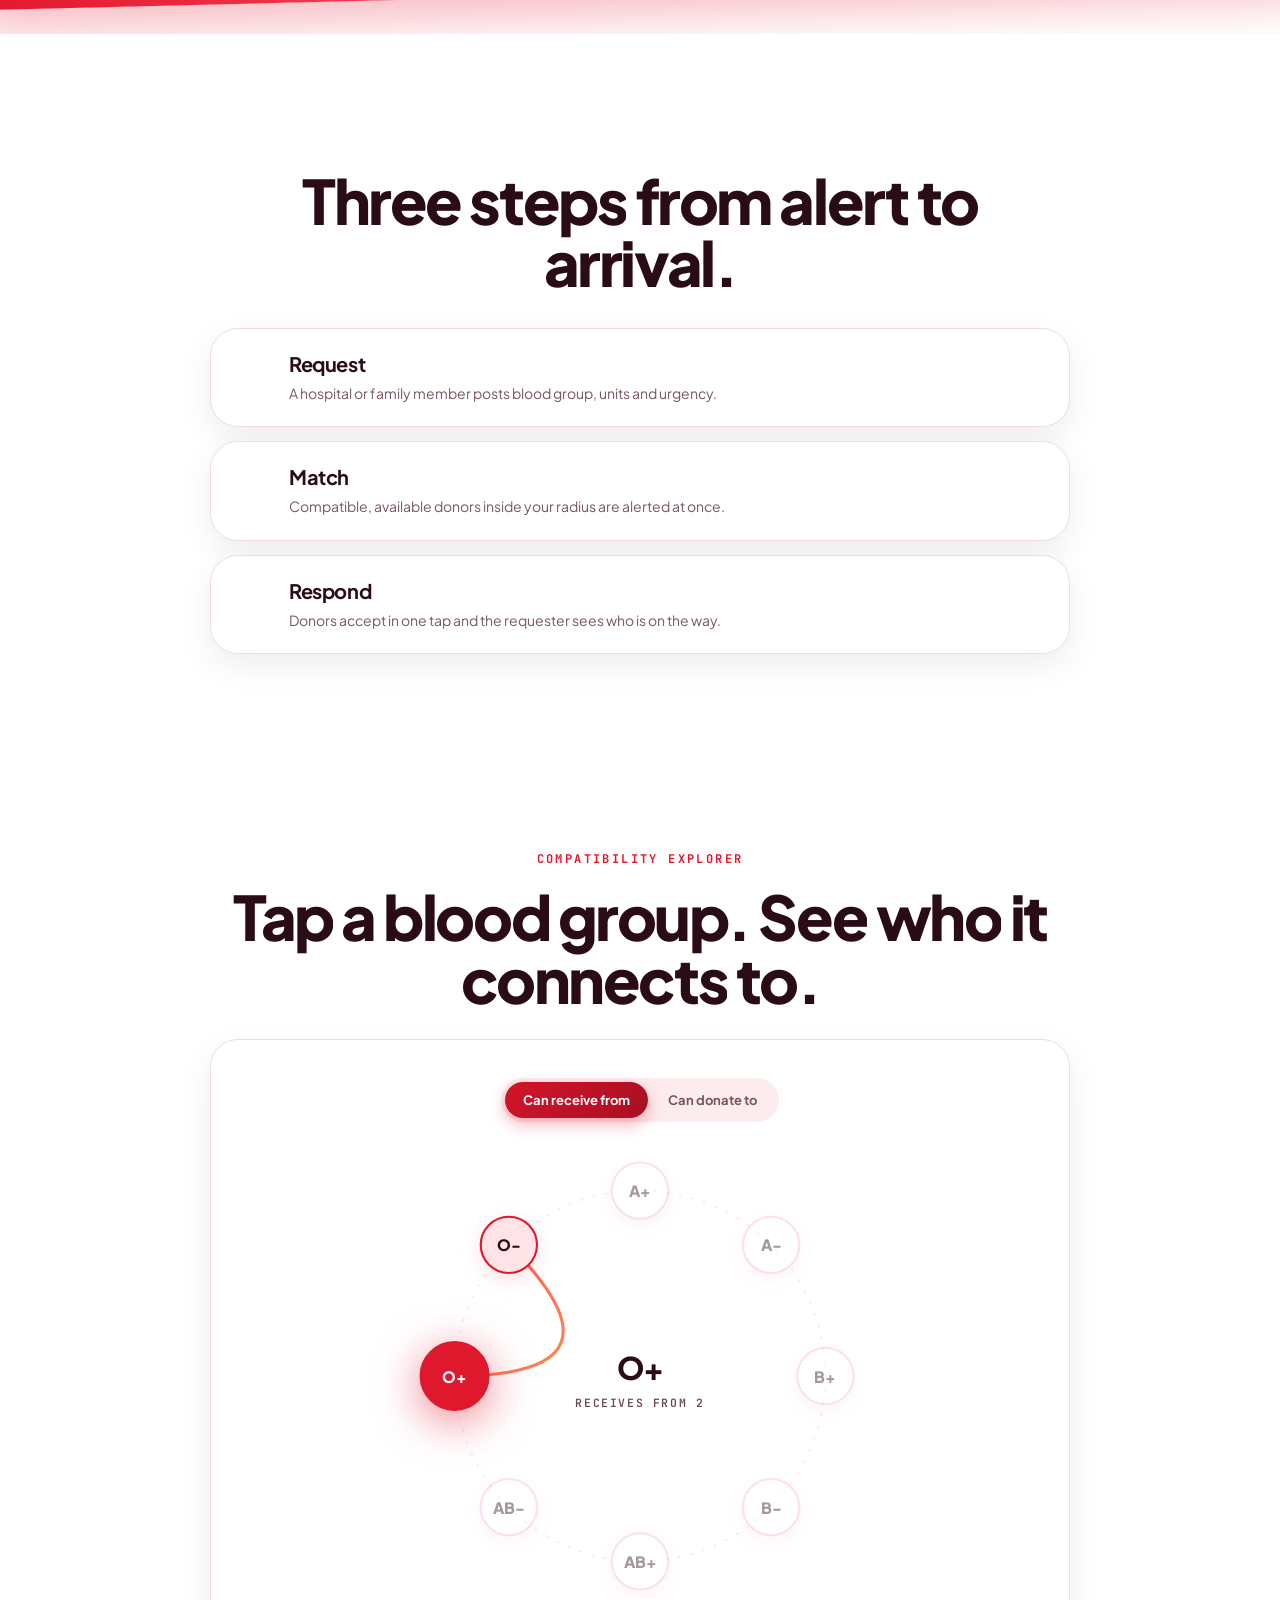
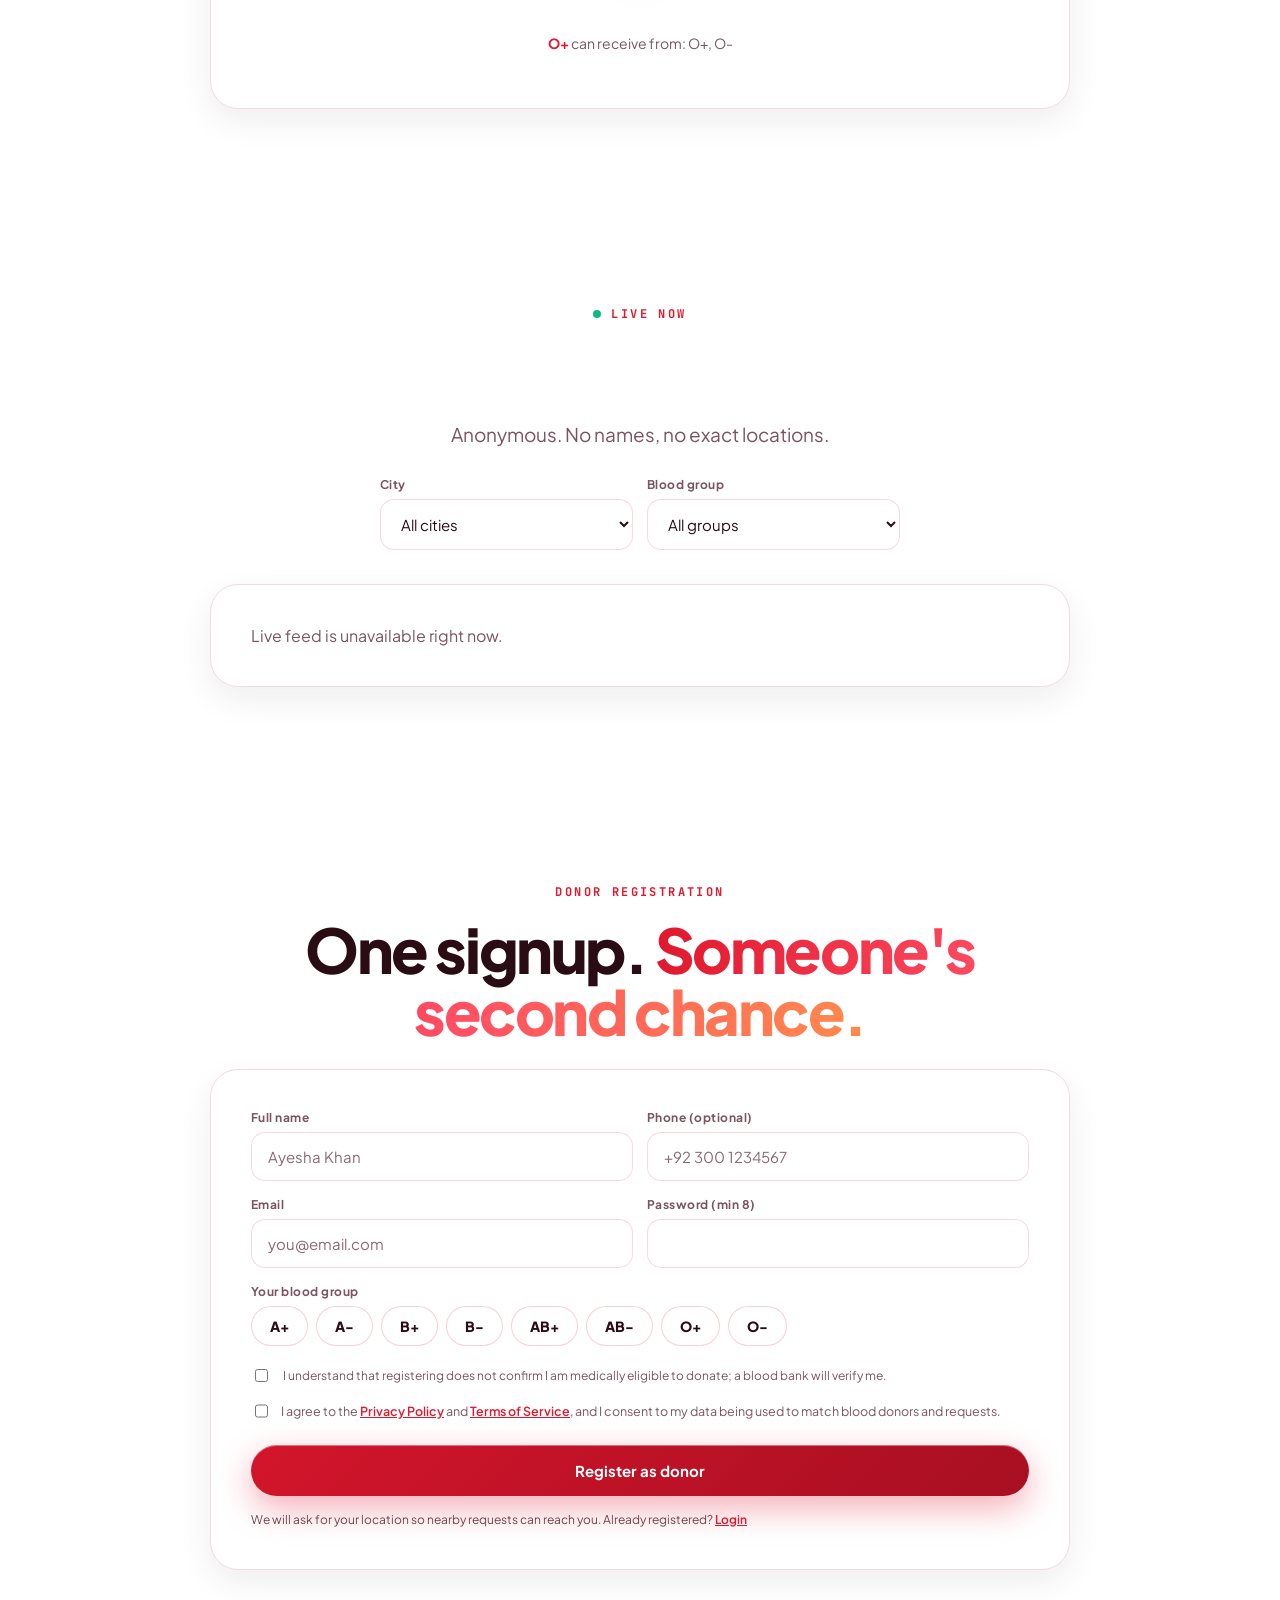
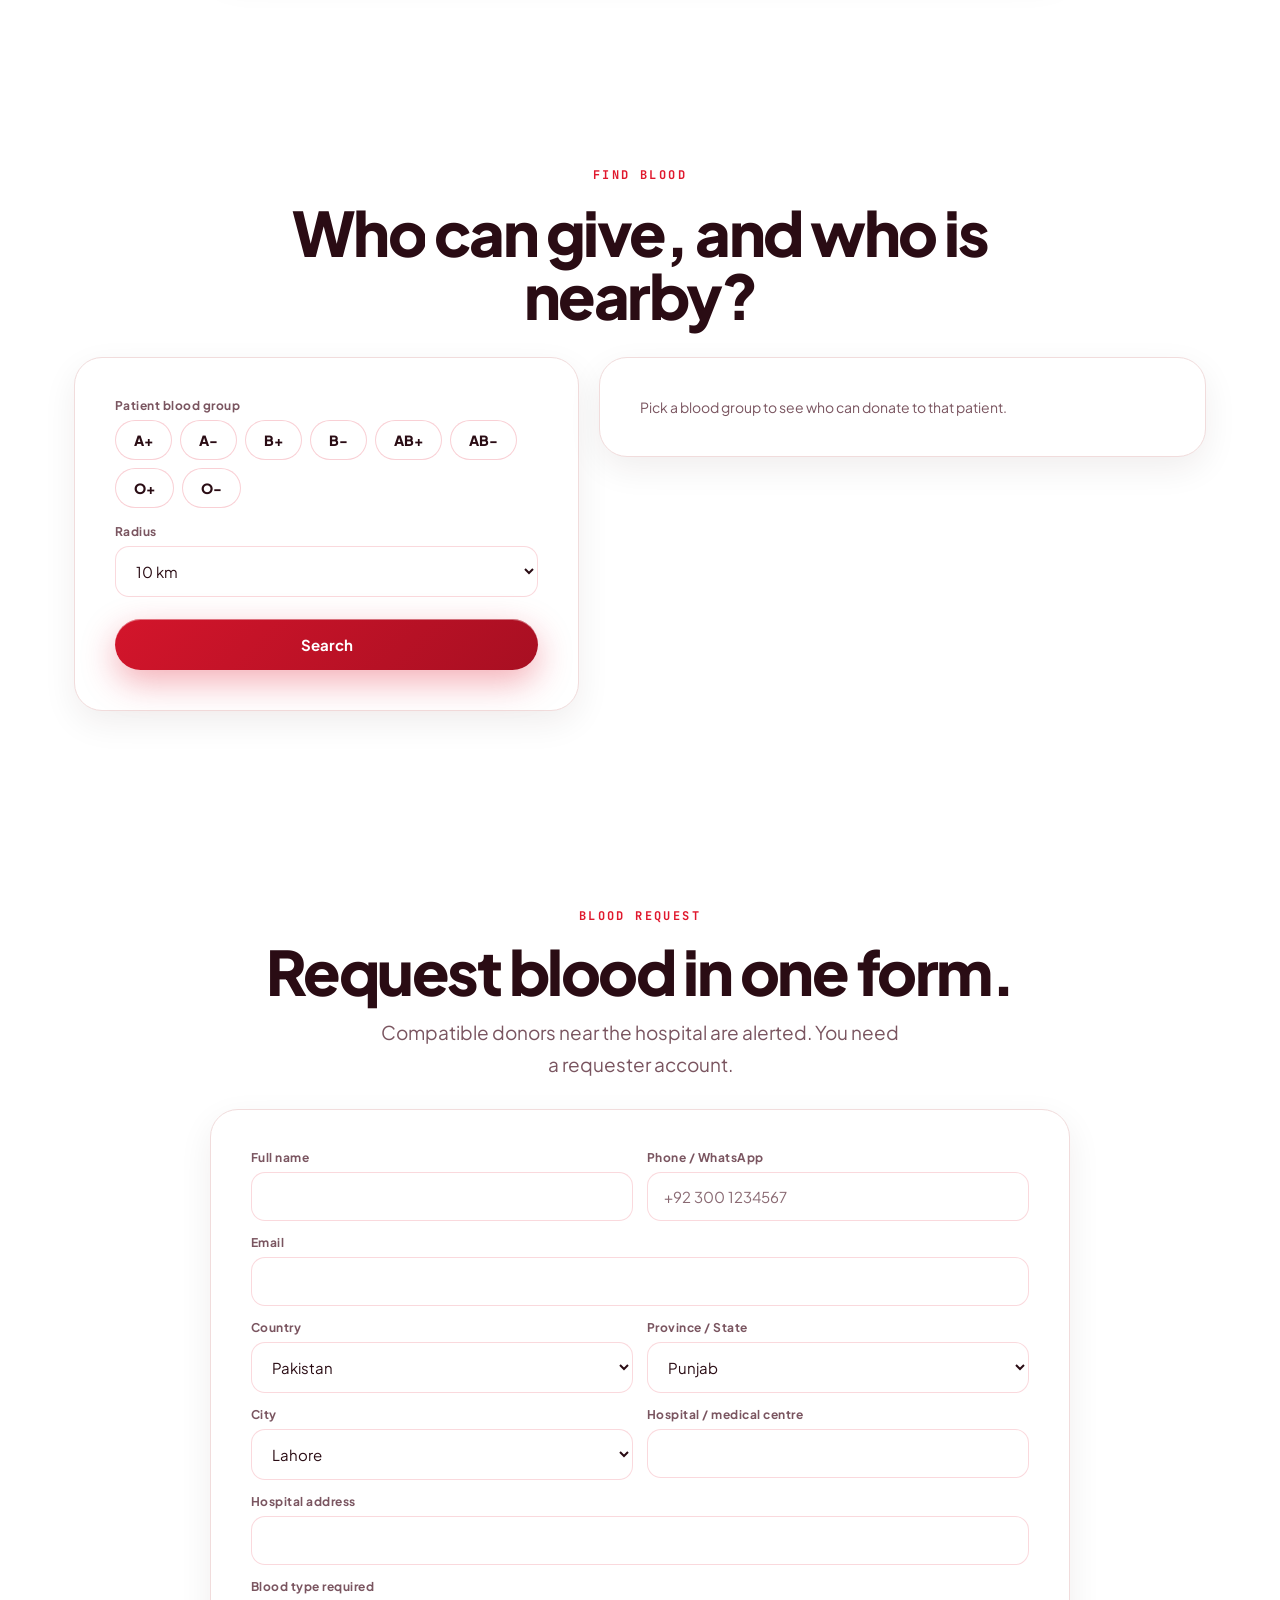
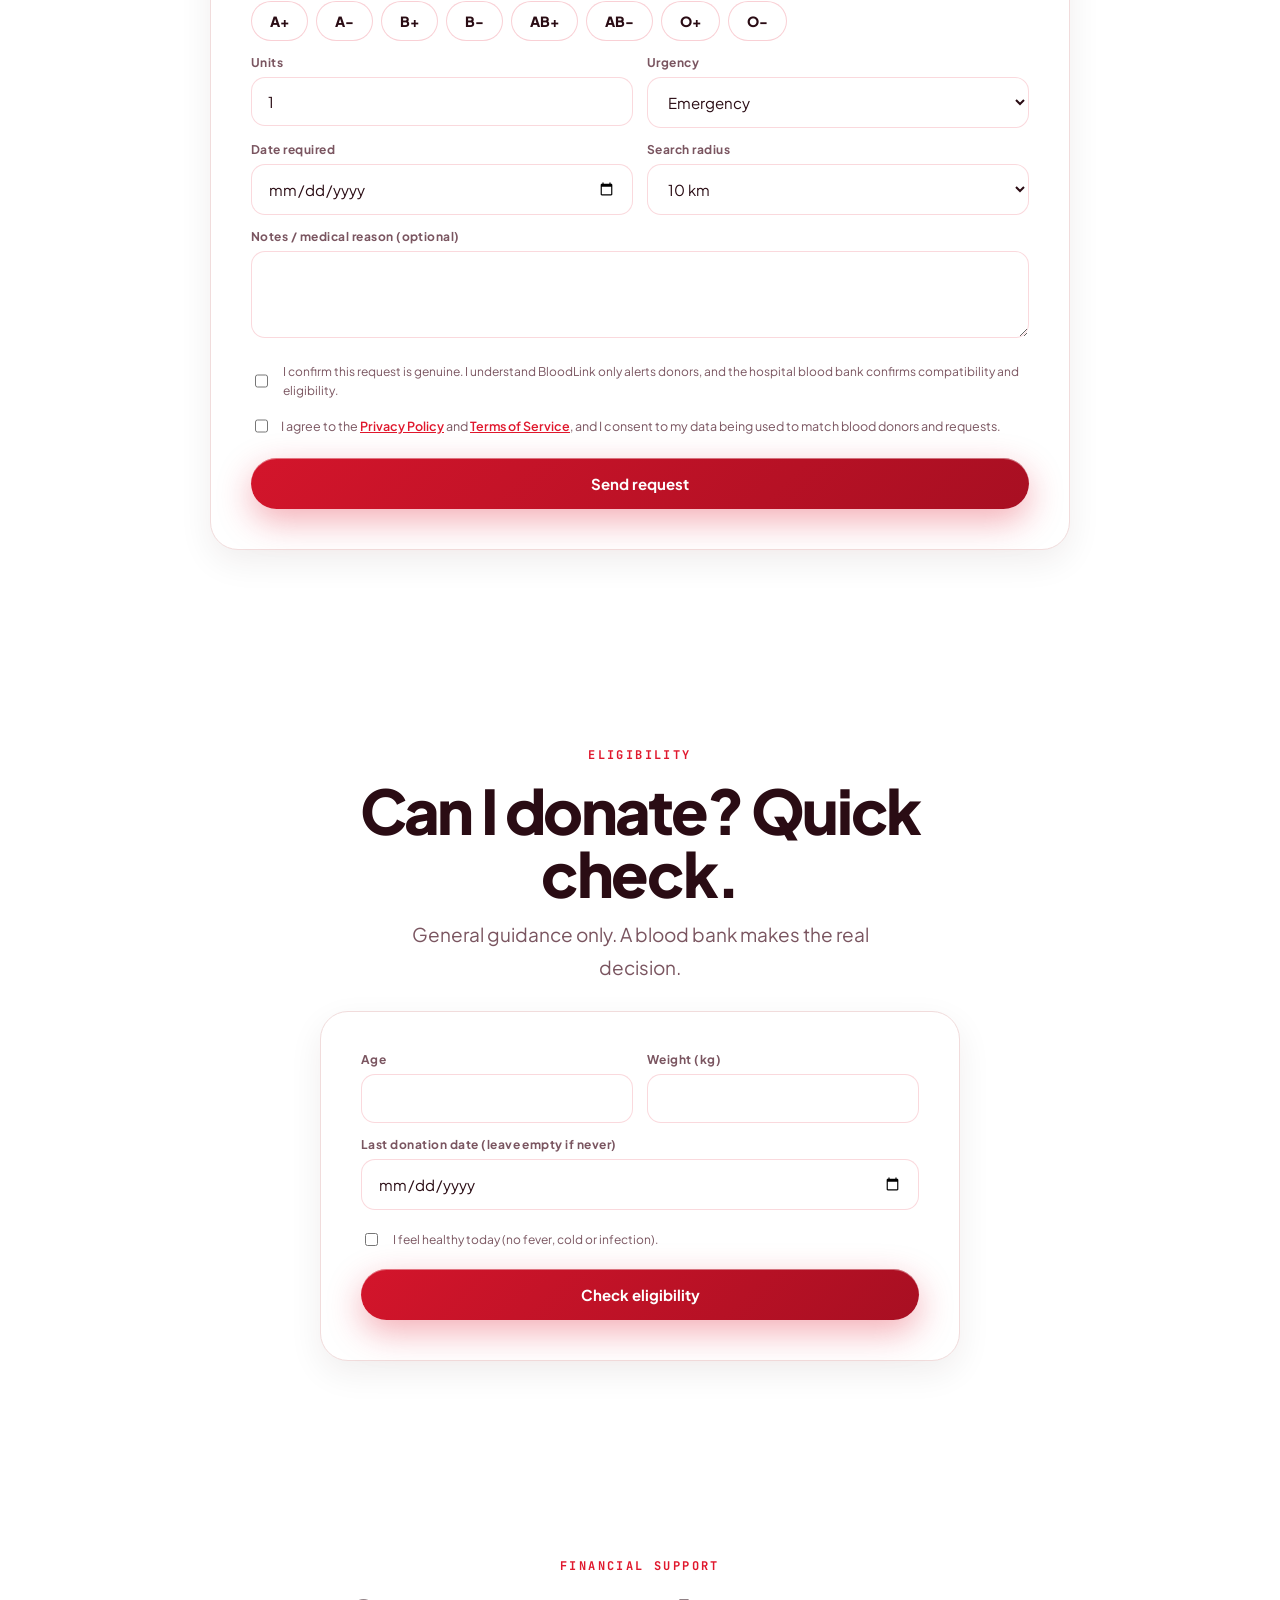
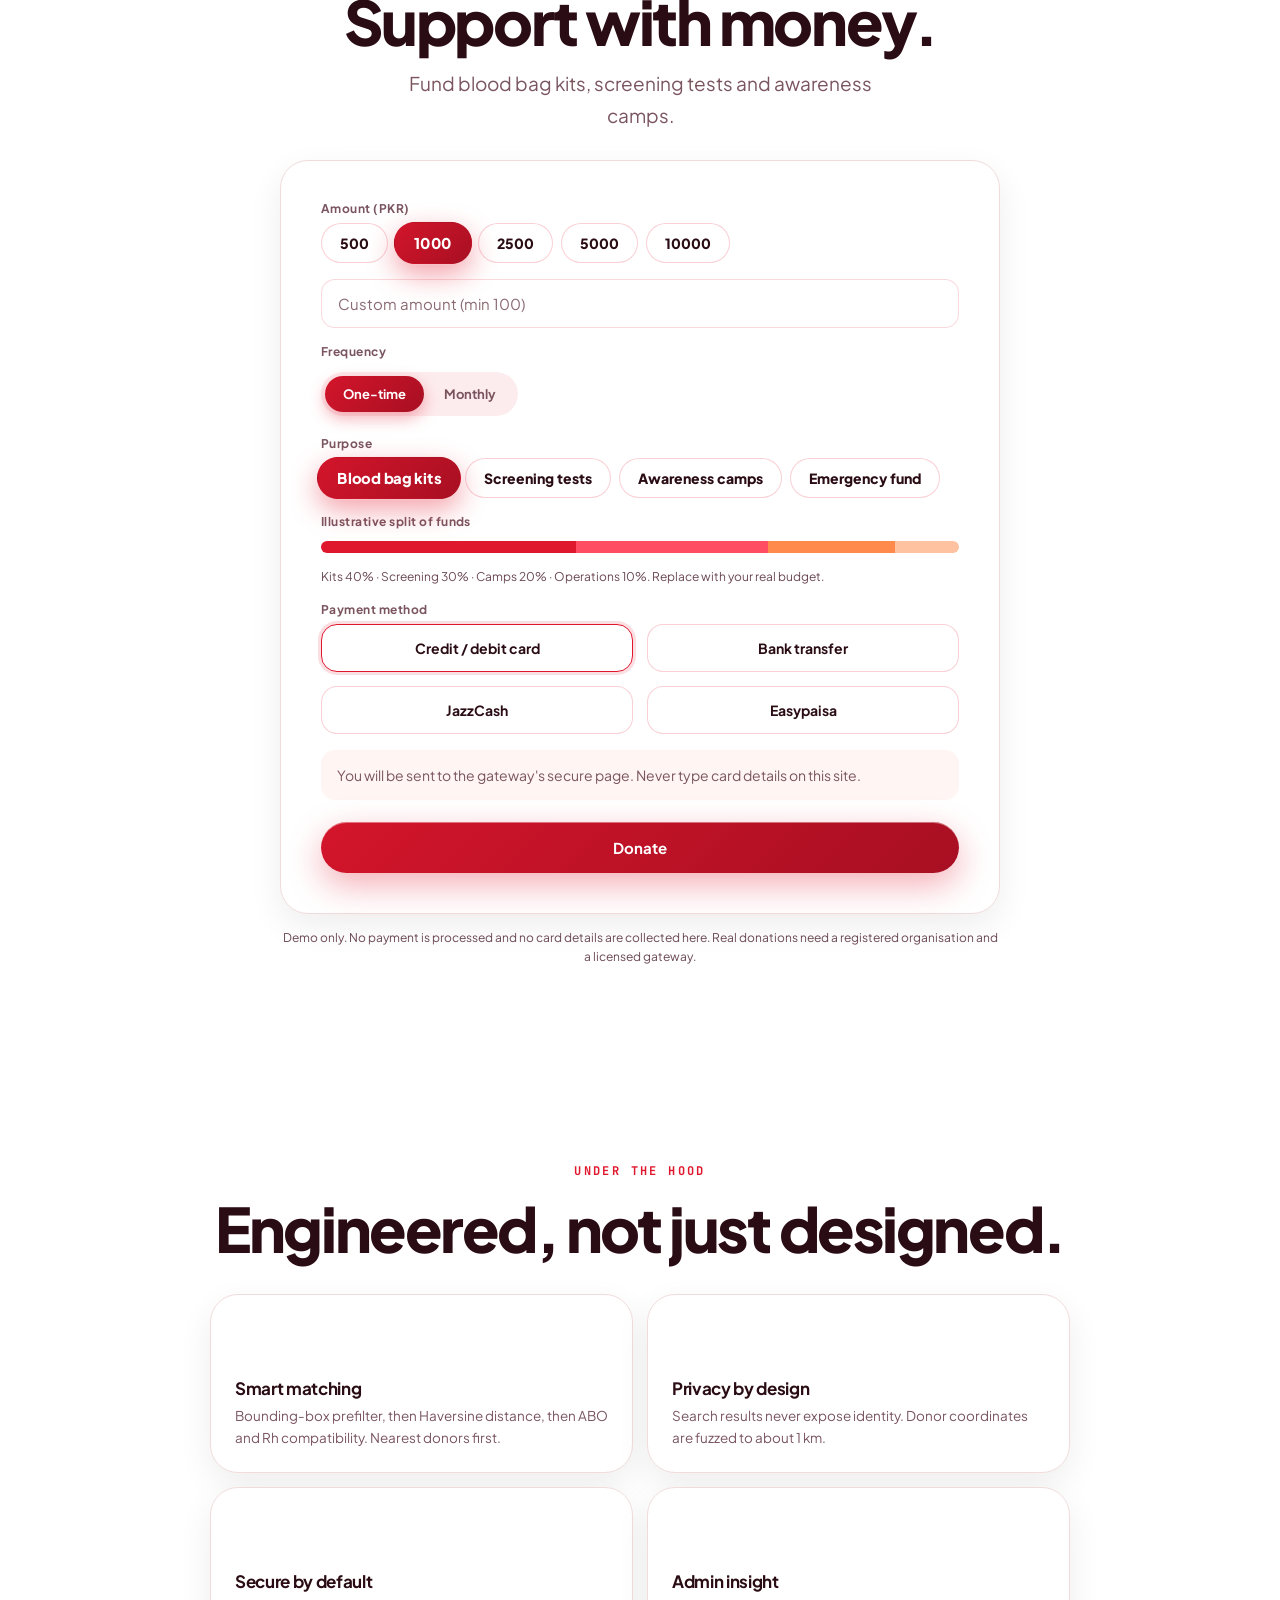
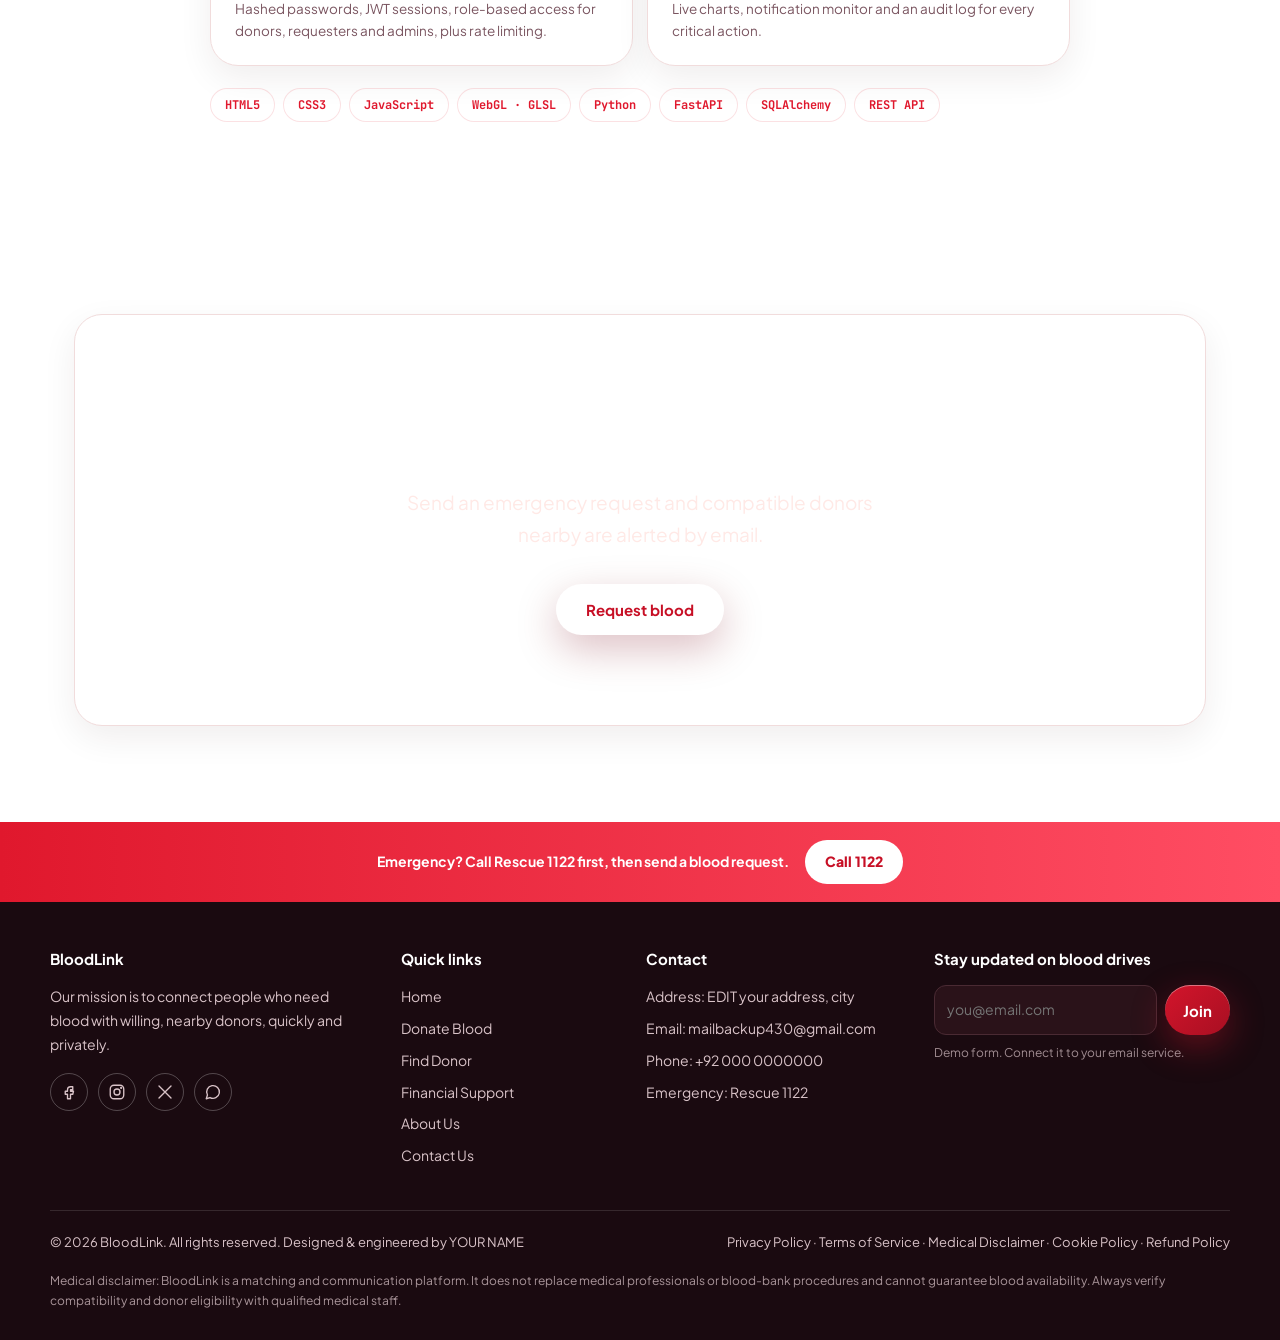
==== commit 47884739: "add favicon" ====
--- a/frontend/index.html
+++ b/frontend/index.html
@@ -6,6 +6,7 @@
 <title>BloodLink: Blood where it is needed, when it is needed</title>
 <meta name="description" content="Real-time emergency blood donor matching. Register as a donor or find compatible blood nearby.">
 <meta name="theme-color" content="#fff5f3">
+<link rel="icon" type="image/svg+xml" href="favicon.svg">
 <link rel="preconnect" href="https://fonts.googleapis.com"><link rel="preconnect" href="https://fonts.gstatic.com" crossorigin>
 <link href="https://fonts.googleapis.com/css2?family=Plus+Jakarta+Sans:wght@400;500;600;700;800&family=JetBrains+Mono:wght@500;700&display=swap" rel="stylesheet">
 <script src="js/app.js"></script>
